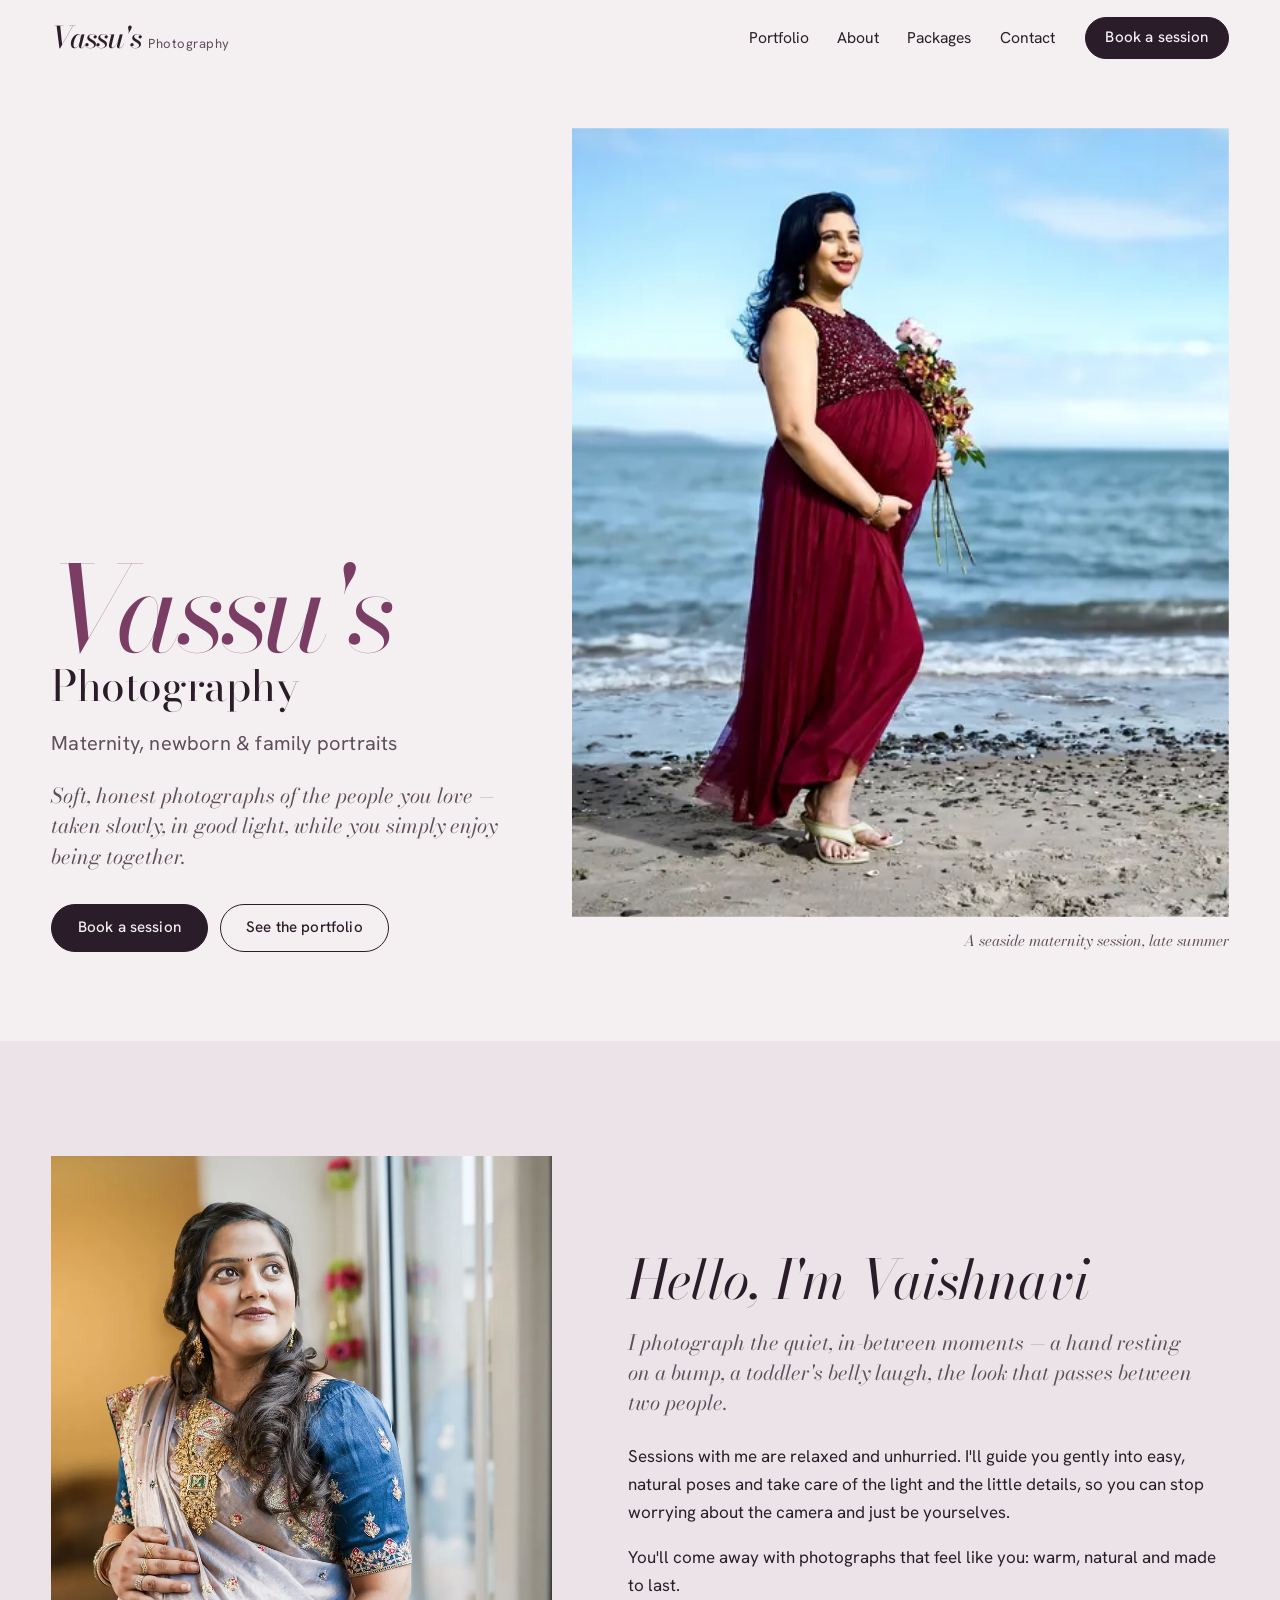
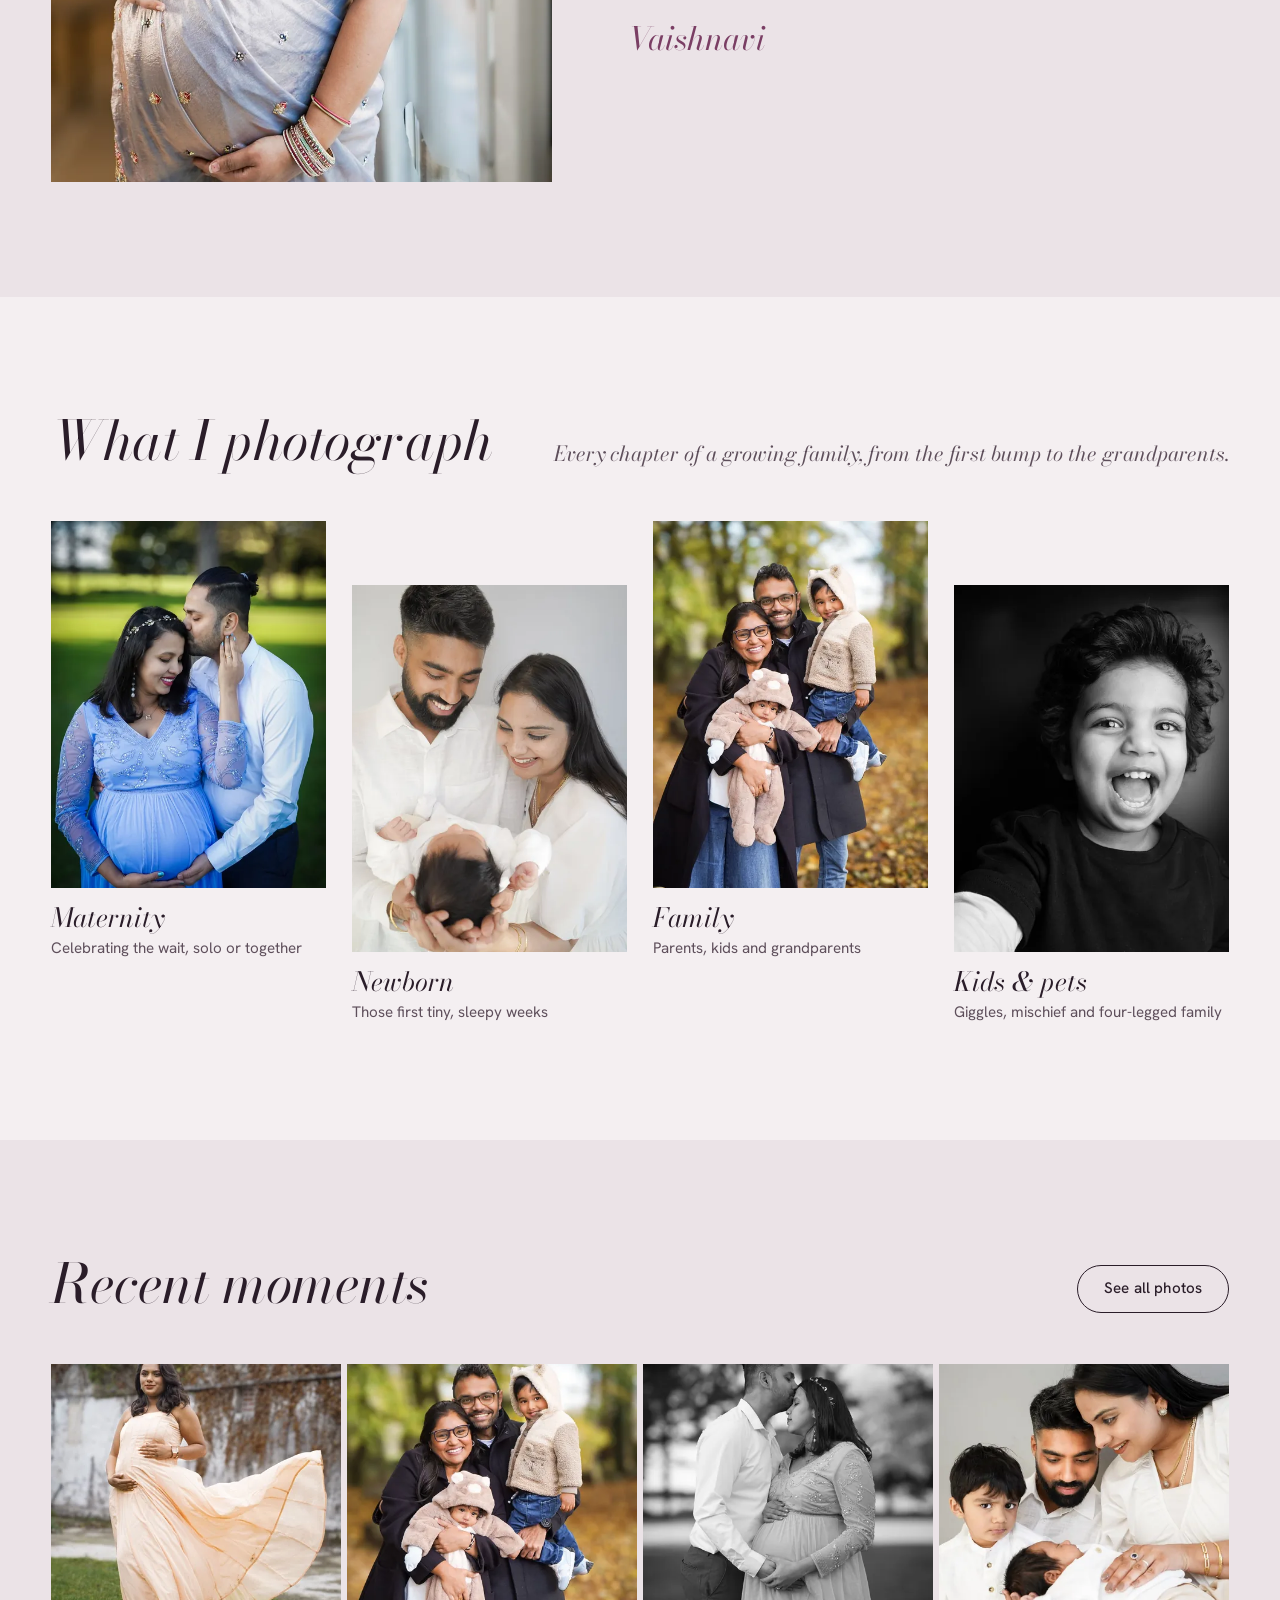
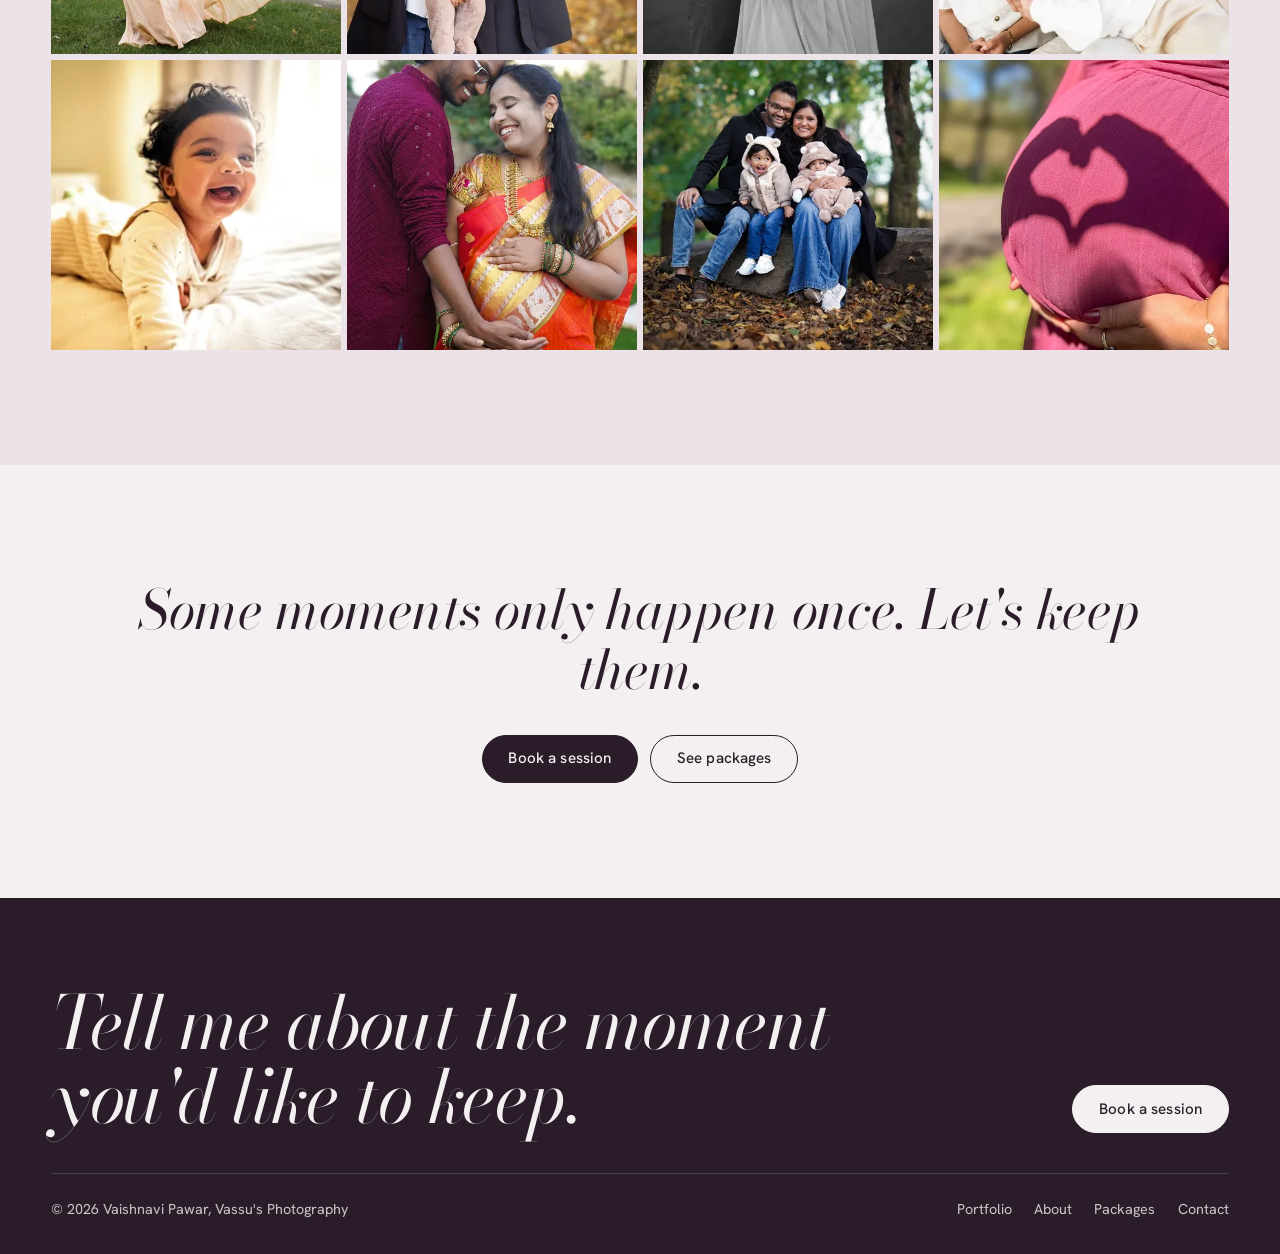
==== index.html @ fa49e952 "Build Vassu's Photography website Multi-page static site for Vaishnavi Pawar's maternity, newborn an" ====
<!DOCTYPE html>
<html lang="en">
<head>
<meta charset="utf-8">
<meta name="viewport" content="width=device-width, initial-scale=1">
<title>Vassu's Photography — Maternity, newborn &amp; family photographer</title>
<meta name="description" content="Vassu's Photography by Vaishnavi Pawar: relaxed, natural maternity, newborn and family photo sessions from €100.">
<meta name="theme-color" content="#f4eff1">
<meta property="og:type" content="website">
<meta property="og:site_name" content="Vassu's Photography">
<meta property="og:title" content="Vassu's Photography — Maternity, newborn & family photographer">
<meta property="og:description" content="Relaxed, natural maternity, newborn and family photo sessions by Vaishnavi Pawar.">
<meta property="og:image" content="https://vassusphotography.com/assets/img/og-image.jpg">
<meta name="twitter:card" content="summary_large_image">
<link rel="icon" href="assets/favicon.svg" type="image/svg+xml">
<link rel="preload" href="assets/fonts/bodoni-moda-latin-opsz-italic.woff2" as="font" type="font/woff2" crossorigin>
<link rel="preload" href="assets/fonts/hanken-grotesk-latin-wght-normal.woff2" as="font" type="font/woff2" crossorigin>
<link rel="preload" as="image" type="image/webp" imagesrcset="assets/img/hero57-800.webp 800w, assets/img/hero57-1400.webp 1400w, assets/img/hero57-2400.webp 2400w" imagesizes="(max-width: 860px) 100vw, 58vw">
<link rel="stylesheet" href="assets/css/styles.css">
<script type="application/ld+json">
{
  "@context": "https://schema.org",
  "@type": "ProfessionalService",
  "name": "Vassu's Photography",
  "description": "Maternity, newborn and family photography by Vaishnavi Pawar.",
  "url": "https://vassusphotography.com/",
  "image": "https://vassusphotography.com/assets/img/og-image.jpg",
  "founder": { "@type": "Person", "name": "Vaishnavi Pawar" },
  "priceRange": "€100",
  "makesOffer": [
    { "@type": "Offer", "name": "Maternity session", "price": "100", "priceCurrency": "EUR" },
    { "@type": "Offer", "name": "Family session", "price": "100", "priceCurrency": "EUR" }
  ]
}
</script>
</head>
<body>
<a class="skip" href="#main">Skip to content</a>

<header class="site-header">
  <div class="container">
    <a class="wordmark" href="./" aria-label="Vassu's Photography, home"><span class="wordmark__name">Vassu's</span><span class="wordmark__sub">Photography</span></a>
    <button class="menu-toggle" type="button" aria-expanded="false" aria-controls="site-nav" aria-label="Open menu"><span></span><span></span><span></span></button>
    <nav class="nav" id="site-nav" aria-label="Main">
      <ul class="nav__list">
        <li><a href="portfolio.html">Portfolio</a></li>
        <li><a href="about.html">About</a></li>
        <li><a href="packages.html">Packages</a></li>
        <li><a href="contact.html">Contact</a></li>
      </ul>
      <a class="btn" href="contact.html">Book a session</a>
    </nav>
  </div>
</header>

<main id="main">
  <section class="hero container" aria-labelledby="hero-title">
    <div class="hero__grid">
      <div class="hero__text">
        <h1 class="hero__title" id="hero-title"><em>Vassu's</em><span class="hero__word">Photography</span><span class="hero__kind">Maternity, newborn &amp; family portraits</span></h1>
        <p class="lede">Soft, honest photographs of the people you love — taken slowly, in good light, while you simply enjoy being together.</p>
        <div class="btn-row">
          <a class="btn" href="contact.html">Book a session</a>
          <a class="btn btn--line" href="portfolio.html">See the portfolio</a>
        </div>
      </div>
      <figure class="hero__print">
        <picture>
          <source type="image/webp" srcset="assets/img/hero57-800.webp 800w, assets/img/hero57-1400.webp 1400w, assets/img/hero57-2400.webp 2400w" sizes="(max-width: 860px) 100vw, 58vw">
          <img src="assets/img/hero57-960.jpg" width="2400" height="1700" alt="Expecting mother in a burgundy gown holding flowers on a beach by the sea" fetchpriority="high">
        </picture>
        <figcaption>A seaside maternity session, late summer</figcaption>
      </figure>
    </div>
  </section>

  <section class="section section--tint" aria-labelledby="hello">
    <div class="container split">
      <picture>
        <source type="image/webp" srcset="assets/img/p2-480.webp 480w, assets/img/p2-960.webp 960w, assets/img/p2-972.webp 972w" sizes="(max-width: 760px) 100vw, 42vw">
        <img src="assets/img/p2-960.jpg" width="972" height="1600" alt="Expecting mother in a lilac saree by a bright window" loading="lazy" decoding="async">
      </picture>
      <div class="measure">
        <h2 id="hello">Hello, I'm Vaishnavi</h2>
        <p class="lede" style="margin-block:1.2rem 1.5rem">I photograph the quiet, in-between moments — a hand resting on a bump, a toddler's belly laugh, the look that passes between two people.</p>
        <p>Sessions with me are relaxed and unhurried. I'll guide you gently into easy, natural poses and take care of the light and the little details, so you can stop worrying about the camera and just be yourselves.</p>
        <p>You'll come away with photographs that feel like you: warm, natural and made to last.</p>
        <p class="signature">Vaishnavi</p>
      </div>
    </div>
  </section>

  <section class="section" aria-labelledby="kinds-title">
    <div class="container">
      <div class="section-head">
        <h2 id="kinds-title">What I photograph</h2>
        <p class="lede">Every chapter of a growing family, from the first bump to the grandparents.</p>
      </div>
      <div class="kinds">
        <a class="kind" href="portfolio.html#maternity">
          <div class="kind__img"><picture><source type="image/webp" srcset="assets/img/p53-480.webp 480w, assets/img/p53-960.webp 960w" sizes="(max-width: 860px) 50vw, 25vw"><img src="assets/img/p53-960.jpg" width="1066" height="1600" alt="" loading="lazy" decoding="async"></picture></div>
          <h3>Maternity</h3><p>Celebrating the wait, solo or together</p>
        </a>
        <a class="kind" href="portfolio.html#newborn">
          <div class="kind__img"><picture><source type="image/webp" srcset="assets/img/p40-480.webp 480w, assets/img/p40-960.webp 960w" sizes="(max-width: 860px) 50vw, 25vw"><img src="assets/img/p40-960.jpg" width="1067" height="1600" alt="" loading="lazy" decoding="async"></picture></div>
          <h3>Newborn</h3><p>Those first tiny, sleepy weeks</p>
        </a>
        <a class="kind" href="portfolio.html#family">
          <div class="kind__img"><picture><source type="image/webp" srcset="assets/img/p17-480.webp 480w, assets/img/p17-960.webp 960w" sizes="(max-width: 860px) 50vw, 25vw"><img src="assets/img/p17-960.jpg" width="1067" height="1600" alt="" loading="lazy" decoding="async"></picture></div>
          <h3>Family</h3><p>Parents, kids and grandparents</p>
        </a>
        <a class="kind" href="portfolio.html#kids">
          <div class="kind__img"><picture><source type="image/webp" srcset="assets/img/p15-480.webp 480w, assets/img/p15-960.webp 960w" sizes="(max-width: 860px) 50vw, 25vw"><img src="assets/img/p15-960.jpg" width="1206" height="1600" alt="" loading="lazy" decoding="async"></picture></div>
          <h3>Kids &amp; pets</h3><p>Giggles, mischief and four-legged family</p>
        </a>
      </div>
    </div>
  </section>

  <section class="section section--tint" aria-labelledby="recent-title">
    <div class="container">
      <div class="section-head">
        <h2 id="recent-title">Recent moments</h2>
        <a class="btn btn--line" href="portfolio.html">See all photos</a>
      </div>
      <div class="strip">
<!-- strip:start -->
<a class="strip-item" href="portfolio.html#maternity"><picture><source type="image/webp" srcset="assets/img/p20-480.webp 480w, assets/img/p20-960.webp 960w, assets/img/p20-1067.webp 1067w" sizes="(max-width: 760px) 50vw, 25vw"><img src="assets/img/p20-960.jpg" width="1067" height="1600" alt="Expecting mother in a flowing peach gown, the skirt caught mid-swirl" loading="lazy" decoding="async"></picture></a>
<a class="strip-item" href="portfolio.html#family"><picture><source type="image/webp" srcset="assets/img/p17-480.webp 480w, assets/img/p17-960.webp 960w, assets/img/p17-1067.webp 1067w" sizes="(max-width: 760px) 50vw, 25vw"><img src="assets/img/p17-960.jpg" width="1067" height="1600" alt="Mother and father holding their two little ones among autumn leaves" loading="lazy" decoding="async"></picture></a>
<a class="strip-item" href="portfolio.html#maternity"><picture><source type="image/webp" srcset="assets/img/p52-480.webp 480w, assets/img/p52-960.webp 960w, assets/img/p52-1067.webp 1067w" sizes="(max-width: 760px) 50vw, 25vw"><img src="assets/img/p52-960.jpg" width="1067" height="1600" alt="Black and white portrait of a husband kissing his wife&#x27;s forehead" loading="lazy" decoding="async"></picture></a>
<a class="strip-item" href="portfolio.html#newborn"><picture><source type="image/webp" srcset="assets/img/p42-480.webp 480w, assets/img/p42-960.webp 960w, assets/img/p42-1067.webp 1067w" sizes="(max-width: 760px) 50vw, 25vw"><img src="assets/img/p42-960.jpg" width="1067" height="1600" alt="Family in white gathered close around a newborn baby" loading="lazy" decoding="async"></picture></a>
<a class="strip-item" href="portfolio.html#kids"><picture><source type="image/webp" srcset="assets/img/p48-480.webp 480w, assets/img/p48-960.webp 960w, assets/img/p48-1600.webp 1600w" sizes="(max-width: 760px) 50vw, 25vw"><img src="assets/img/p48-960.jpg" width="1600" height="1200" alt="Baby girl laughing on a bed in warm window light" loading="lazy" decoding="async"></picture></a>
<a class="strip-item" href="portfolio.html#maternity"><picture><source type="image/webp" srcset="assets/img/p8-480.webp 480w, assets/img/p8-960.webp 960w, assets/img/p8-1066.webp 1066w" sizes="(max-width: 760px) 50vw, 25vw"><img src="assets/img/p8-960.jpg" width="1066" height="1600" alt="Couple in traditional dress, he kisses her forehead as she holds her bump" loading="lazy" decoding="async"></picture></a>
<a class="strip-item" href="portfolio.html#family"><picture><source type="image/webp" srcset="assets/img/p16-480.webp 480w, assets/img/p16-960.webp 960w, assets/img/p16-1600.webp 1600w" sizes="(max-width: 760px) 50vw, 25vw"><img src="assets/img/p16-960.jpg" width="1600" height="1407" alt="Parents sitting on a log in autumn woods with their two babies in bear hats" loading="lazy" decoding="async"></picture></a>
<a class="strip-item" href="portfolio.html#maternity"><picture><source type="image/webp" srcset="assets/img/p46-480.webp 480w, assets/img/p46-960.webp 960w, assets/img/p46-1200.webp 1200w" sizes="(max-width: 760px) 50vw, 25vw"><img src="assets/img/p46-960.jpg" width="1200" height="1600" alt="Heart-shaped shadow made by hands on a baby bump in a pink dress" loading="lazy" decoding="async"></picture></a>
<!-- strip:end -->
      </div>
    </div>
  </section>

  <section class="section invite" aria-label="Book a session">
    <div class="container">
      <blockquote>Some moments only happen once. Let's keep them.</blockquote>
      <div class="btn-row">
        <a class="btn" href="contact.html">Book a session</a>
        <a class="btn btn--line" href="packages.html">See packages</a>
      </div>
    </div>
  </section>
</main>

<footer class="site-footer">
  <div class="container">
    <div class="site-footer__top">
      <p class="site-footer__big">Tell me about the moment you'd like to keep.</p>
      <a class="btn" href="contact.html">Book a session</a>
    </div>
    <div class="site-footer__bottom">
      <span>© <span data-year>2026</span> Vaishnavi Pawar, Vassu's Photography</span>
      <ul>
        <li><a href="portfolio.html">Portfolio</a></li>
        <li><a href="about.html">About</a></li>
        <li><a href="packages.html">Packages</a></li>
        <li><a href="contact.html">Contact</a></li>
      </ul>
    </div>
  </div>
</footer>

<script src="assets/js/config.js"></script>
<script src="assets/js/main.js" defer></script>
</body>
</html>
---- assets/css/styles.css ----
/* ==========================================================================
   Vassu's Photography — stylesheet
   Idea: a keepsake album. Lilac-linen paper, aubergine ink, plum from the
   sarees and gowns, sage from Irish parks. Bodoni Moda italic carries the
   personality; Hanken Grotesk does the quiet work.
   ========================================================================== */

/* Self-hosted fonts (SIL Open Font License) — no third-party requests, GDPR-friendly */
@font-face {
  font-family: "Bodoni Moda"; font-style: normal; font-display: swap; font-weight: 400 900;
  src: url("../fonts/bodoni-moda-latin-opsz-normal.woff2") format("woff2-variations");
}
@font-face {
  font-family: "Bodoni Moda"; font-style: italic; font-display: swap; font-weight: 400 900;
  src: url("../fonts/bodoni-moda-latin-opsz-italic.woff2") format("woff2-variations");
}
@font-face {
  font-family: "Hanken Grotesk"; font-style: normal; font-display: swap; font-weight: 100 900;
  src: url("../fonts/hanken-grotesk-latin-wght-normal.woff2") format("woff2-variations");
}

:root {
  --paper: #f4eff1;
  --paper-2: #ebe3e7;
  --ink: #2a1d29;
  --ink-soft: #5e4f5b;
  --plum: #7a3e64;
  --plum-deep: #5c2b4b;
  --sage: #7f907b;
  --mist: #ded4da;
  --white: #fff;

  --serif: "Bodoni Moda", "Didot", "Bodoni 72", Georgia, serif;
  --sans: "Hanken Grotesk", system-ui, -apple-system, "Segoe UI", sans-serif;

  /* type scale (1.25 minor third-ish, fluid at the top) */
  --step--1: 0.875rem;
  --step-0: 1.0625rem;
  --step-1: 1.3rem;
  --step-2: clamp(1.6rem, 1.2rem + 1.4vw, 2.1rem);
  --step-3: clamp(2.2rem, 1.5rem + 2.6vw, 3.4rem);
  --step-4: clamp(3.4rem, 1.8rem + 7vw, 8.5rem);

  --gutter: clamp(1.15rem, 4vw, 3.5rem);
  --max: 1280px;
  --header-h: 76px;
  --ease: cubic-bezier(.2, .7, .1, 1);
}

@media (prefers-color-scheme: dark) {
  :root {
    --paper: #1d151c;
    --paper-2: #261c25;
    --ink: #f1e8ee;
    --ink-soft: #bdaeb8;
    --plum: #d99cc2;
    --plum-deep: #ebb7d6;
    --sage: #a5b5a1;
    --mist: #3c2f3a;
  }
}

/* ---------- base ---------- */
*, *::before, *::after { box-sizing: border-box; }
html { -webkit-text-size-adjust: 100%; scroll-padding-top: calc(var(--header-h) + 12px); }
body {
  margin: 0;
  background: var(--paper);
  color: var(--ink);
  font: 400 var(--step-0)/1.65 var(--sans);
  -webkit-font-smoothing: antialiased;
  overflow-x: clip;
}
img { display: block; max-width: 100%; height: auto; }
picture { display: block; }
a { color: inherit; text-underline-offset: .2em; text-decoration-thickness: 1px; }
a:hover { color: var(--plum); }
:focus-visible { outline: 2px solid var(--plum); outline-offset: 3px; }
::selection { background: var(--plum); color: var(--paper); }

h1, h2, h3 { font-family: var(--serif); font-weight: 400; line-height: 1.05; margin: 0; text-wrap: balance; }
h2 { font-size: var(--step-3); font-style: italic; letter-spacing: -.01em; }
h3 { font-size: var(--step-2); }
p { margin: 0 0 1em; text-wrap: pretty; }

.skip {
  position: absolute; left: 1rem; top: -100px; z-index: 100;
  background: var(--ink); color: var(--paper); padding: .7rem 1rem;
}
.skip:focus { top: 1rem; }
.visually-hidden {
  position: absolute !important; width: 1px; height: 1px; overflow: hidden;
  clip: rect(0 0 0 0); white-space: nowrap;
}

.container { width: min(100% - 2 * var(--gutter), var(--max)); margin-inline: auto; }
.section { padding-block: clamp(4rem, 9vw, 8rem); }
.section--tint { background: var(--paper-2); }
.lede { font: italic 400 var(--step-1)/1.45 var(--serif); color: var(--ink-soft); max-width: 34em; }
.measure { max-width: 62ch; }

/* ---------- buttons ---------- */
.btn {
  display: inline-flex; align-items: center; justify-content: center; gap: .5em;
  min-height: 3rem; padding: 0 1.6rem;
  border: 1px solid var(--ink); border-radius: 999px;
  background: var(--ink); color: var(--paper);
  font: 500 .95rem/1 var(--sans); letter-spacing: .01em;
  text-decoration: none; cursor: pointer;
  transition: background-color .2s, color .2s, border-color .2s;
}
.btn:hover { background: var(--plum-deep); border-color: var(--plum-deep); color: var(--white); }
.btn--line { background: transparent; color: var(--ink); }
.btn--line:hover { background: var(--ink); color: var(--paper); border-color: var(--ink); }
.btn-row { display: flex; flex-wrap: wrap; gap: .75rem; }

/* ---------- header ---------- */
.site-header {
  position: sticky; top: 0; z-index: 30;
  border-bottom: 1px solid transparent;
  transition: border-color .3s;
}
/* blur lives on a pseudo-element: backdrop-filter on the header itself would
   trap the fixed-position mobile menu inside the header box */
.site-header::before {
  content: ""; position: absolute; inset: 0; z-index: -1;
  background: color-mix(in srgb, var(--paper) 92%, transparent);
  -webkit-backdrop-filter: blur(10px); backdrop-filter: blur(10px);
}
.site-header.is-scrolled { border-color: var(--mist); }
.site-header .container {
  display: flex; align-items: center; justify-content: space-between; gap: 1.5rem;
  min-height: var(--header-h);
}
.wordmark { display: inline-flex; align-items: baseline; gap: .45rem; text-decoration: none; color: var(--ink); }
.wordmark:hover { color: var(--ink); }
.wordmark__name { font: italic 500 1.85rem/1 var(--serif); letter-spacing: -.02em; }
.wordmark__sub { font: 400 .82rem/1 var(--sans); color: var(--ink-soft); letter-spacing: .04em; }

.nav { display: flex; align-items: center; gap: clamp(1rem, 2.4vw, 2.2rem); }
.nav__list { display: flex; gap: clamp(1rem, 2.2vw, 2rem); list-style: none; margin: 0; padding: 0; }
.nav__list a {
  display: inline-block; padding: .6rem 0; text-decoration: none; font-size: .98rem;
  background: linear-gradient(currentColor 0 0) 0 100% / 0 1px no-repeat;
  transition: background-size .3s var(--ease);
}
.nav__list a:hover, .nav__list a[aria-current="page"] { background-size: 100% 1px; color: var(--ink); }
.nav__list a[aria-current="page"] { color: var(--plum); }
.nav .btn { min-height: 2.6rem; padding: 0 1.2rem; }

.menu-toggle {
  display: none; width: 48px; height: 48px; margin-right: -10px;
  background: none; border: 0; color: var(--ink); cursor: pointer;
}
.menu-toggle span { display: block; width: 24px; height: 1.5px; margin: 6px auto; background: currentColor; transition: transform .3s var(--ease), opacity .2s; }
.menu-open .menu-toggle span:nth-child(1) { transform: translateY(7.5px) rotate(45deg); }
.menu-open .menu-toggle span:nth-child(2) { opacity: 0; }
.menu-open .menu-toggle span:nth-child(3) { transform: translateY(-7.5px) rotate(-45deg); }

@media (max-width: 860px) {
  .menu-toggle { display: block; position: relative; z-index: 2; }
  .nav {
    position: fixed; inset: 0; z-index: 1;
    flex-direction: column; justify-content: center; gap: 2rem;
    background: var(--paper);
    opacity: 0; visibility: hidden; transition: opacity .3s, visibility .3s;
  }
  .menu-open .nav { opacity: 1; visibility: visible; }
  .menu-open { overflow: hidden; }
  .nav__list { flex-direction: column; align-items: center; gap: .4rem; }
  .nav__list a { font: italic 400 2.2rem/1.2 var(--serif); }
}

/* ---------- hero (the one bold move) ---------- */
.hero { padding-block: clamp(1.5rem, 4vw, 3.5rem) clamp(3rem, 7vw, 6rem); }
.hero__grid {
  display: grid; grid-template-columns: minmax(0, 5fr) minmax(0, 7fr);
  gap: clamp(1.5rem, 4vw, 4rem); align-items: end;
}
.hero__title { font-size: var(--step-4); line-height: .9; letter-spacing: -.035em; margin-bottom: 1.6rem; }
.hero__title em { display: block; font-style: italic; font-weight: 400; color: var(--plum); margin-left: -.04em; }
.hero__title .hero__word {
  display: block; font-size: .36em; line-height: 1; letter-spacing: -.01em; margin-top: .05em;
}
.hero__title .hero__kind {
  display: block; font: 400 clamp(1rem, .8rem + .6vw, 1.25rem)/1.3 var(--sans);
  letter-spacing: .01em; margin-top: 1.4rem; color: var(--ink-soft);
}
.hero__text { max-width: 28rem; }
.hero__text .lede { margin-bottom: 2rem; }
.hero__print { position: relative; margin: 0; }
.hero__print img {
  width: 100%; aspect-ratio: 5 / 6; object-fit: cover; object-position: 26% 50%;
  animation: reveal 1.4s var(--ease) .15s both;
}
.hero__print figcaption {
  margin-top: .75rem; font: italic .95rem var(--serif); color: var(--ink-soft); text-align: right;
}
@keyframes reveal { from { clip-path: inset(100% 0 0 0); } to { clip-path: inset(0 0 0 0); } }

@media (max-width: 860px) {
  .hero__grid { grid-template-columns: 1fr; }
  .hero__print { order: -1; }
  .hero__print img { aspect-ratio: 4 / 3.4; }
  .hero__print figcaption { text-align: left; }
}

/* ---------- intro ---------- */
.split {
  display: grid; grid-template-columns: minmax(0, 5fr) minmax(0, 6fr);
  gap: clamp(2rem, 6vw, 6rem); align-items: center;
}
.split--flip { grid-template-columns: minmax(0, 6fr) minmax(0, 5fr); }
.split img { width: 100%; aspect-ratio: 4 / 5; object-fit: cover; }
.signature { font: italic 400 2rem/1 var(--serif); color: var(--plum); margin-top: 1.5rem; }
@media (max-width: 760px) { .split, .split--flip { grid-template-columns: 1fr; } }

/* ---------- what I photograph ---------- */
.section-head { display: flex; flex-wrap: wrap; justify-content: space-between; align-items: end; gap: 1rem 2rem; margin-bottom: clamp(2rem, 4vw, 3.5rem); }
.section-head .lede { margin: 0; }
.kinds { display: grid; grid-template-columns: repeat(4, minmax(0, 1fr)); gap: clamp(.9rem, 2vw, 1.75rem); }
.kind { text-decoration: none; color: var(--ink); }
.kind:nth-child(even) { margin-top: clamp(2rem, 5vw, 4.5rem); }
.kind__img { overflow: hidden; margin-bottom: 1rem; }
.kind img { width: 100%; aspect-ratio: 3 / 4; object-fit: cover; transition: transform 1.2s var(--ease); }
.kind:hover img { transform: scale(1.04); }
.kind:hover { color: var(--plum); }
.kind h3 { font-size: 1.65rem; font-style: italic; }
.kind p { font-size: .95rem; color: var(--ink-soft); margin: .3rem 0 0; }
@media (max-width: 860px) {
  .kinds { grid-template-columns: repeat(2, minmax(0, 1fr)); }
}

/* ---------- strip ---------- */
.strip { display: grid; grid-template-columns: repeat(4, minmax(0, 1fr)); gap: 6px; }
.strip-item { display: block; overflow: hidden; }
.strip img { width: 100%; aspect-ratio: 1; object-fit: cover; transition: transform 1s var(--ease), opacity .3s; }
.strip-item:hover img { transform: scale(1.05); }
@media (max-width: 760px) { .strip { grid-template-columns: repeat(2, minmax(0, 1fr)); } }

/* ---------- invitation band ---------- */
.invite { text-align: center; }
.invite blockquote { margin: 0 auto 2.2rem; max-width: 20em; font: italic 400 var(--step-3)/1.1 var(--serif); letter-spacing: -.01em; }
.invite .btn-row { justify-content: center; }

/* ---------- page header ---------- */
.page-head { padding-block: clamp(3rem, 7vw, 6rem) clamp(2rem, 4vw, 3rem); }
.page-head h1 { font-size: clamp(3rem, 1.8rem + 5vw, 6.5rem); font-style: italic; letter-spacing: -.03em; line-height: .95; margin-bottom: 1.2rem; }

/* ---------- portfolio ---------- */
.filters { display: flex; flex-wrap: wrap; gap: .5rem; margin-bottom: 2rem; }
.filters button {
  min-height: 2.75rem; padding: 0 1.15rem; border-radius: 999px;
  border: 1px solid var(--mist); background: transparent; color: var(--ink);
  font: 500 .92rem var(--sans); cursor: pointer; transition: background-color .2s, color .2s, border-color .2s;
}
.filters button:hover { border-color: var(--ink); }
.filters button[aria-pressed="true"] { background: var(--ink); color: var(--paper); border-color: var(--ink); }
.filters .count { font-weight: 400; opacity: .6; margin-left: .3em; }

.gallery { columns: 3 300px; column-gap: 10px; }
.shot { margin: 0 0 10px; break-inside: avoid; background: var(--paper-2); overflow: hidden; }
.shot[hidden] { display: none; }
.shot a { display: block; cursor: zoom-in; }
.shot img { width: 100%; transition: transform .9s var(--ease); }
.shot a:hover img { transform: scale(1.03); }
@media (max-width: 640px) { .gallery { columns: 2; column-gap: 6px; } .shot { margin-bottom: 6px; } }

/* ---------- lightbox ---------- */
.lightbox {
  width: 100vw; height: 100dvh; max-width: none; max-height: none; margin: 0; padding: 0; border: 0;
  background: rgba(20, 13, 19, .97); color: #f1e8ee;
}
.lightbox::backdrop { background: rgba(20, 13, 19, .97); }
.lightbox[open] { display: grid; grid-template-rows: 1fr auto; animation: fade .25s ease; }
@keyframes fade { from { opacity: 0; } }
.lightbox__stage { display: grid; place-items: center; min-height: 0; padding: 4rem 4.5rem 1rem; }
.lightbox__stage img { max-width: 100%; max-height: calc(100dvh - 9rem); width: auto; object-fit: contain; }
.lightbox__bar { display: flex; justify-content: space-between; align-items: center; gap: 1rem; padding: .8rem 1.25rem 1.25rem; font-size: .9rem; }
.lightbox__caption { font: italic 1rem var(--serif); opacity: .85; max-width: 60ch; }
.lightbox button {
  position: absolute; width: 52px; height: 52px; border: 0; border-radius: 50%;
  background: rgba(255, 255, 255, .06); color: #fff; cursor: pointer; font: 300 1.6rem/1 var(--sans);
  display: grid; place-items: center; transition: background-color .2s;
}
.lightbox button:hover { background: rgba(255, 255, 255, .16); }
.lightbox__close { top: 1rem; right: 1rem; }
.lightbox__prev { left: 1rem; top: 50%; translate: 0 -50%; }
.lightbox__next { right: 1rem; top: 50%; translate: 0 -50%; }
@media (max-width: 640px) {
  .lightbox__stage { padding: 4rem .5rem 1rem; }
  .lightbox__prev, .lightbox__next { top: auto; bottom: 4.2rem; translate: none; }
}

/* ---------- about ---------- */
.about-pics { display: grid; grid-template-columns: 1fr 1fr; gap: 10px; }
.about-pics img { width: 100%; aspect-ratio: 3 / 4; object-fit: cover; }
.about-pics picture:first-child { grid-column: 1 / -1; }
.about-pics picture:first-child img { aspect-ratio: 4 / 3; }

.ticks { list-style: none; padding: 0; margin: 1.75rem 0 2rem; }
.ticks li { display: flex; gap: .9rem; padding: .85rem 0; border-top: 1px solid var(--mist); }
.ticks li:last-child { border-bottom: 1px solid var(--mist); }
.ticks li::before { content: ""; flex: none; width: 7px; height: 7px; margin-top: .65em; border-radius: 50%; background: var(--sage); }

/* ---------- packages ---------- */
.offers { display: grid; grid-template-columns: repeat(2, minmax(0, 1fr)); gap: clamp(1.25rem, 3vw, 2.5rem); }
.offer { display: flex; flex-direction: column; background: var(--paper); }
.section--tint .offer { background: var(--paper); }
.offer img { width: 100%; aspect-ratio: 3 / 2; object-fit: cover; }
.offer__body { display: flex; flex-direction: column; flex: 1; padding: clamp(1.5rem, 3vw, 2.5rem); }
.offer__price { display: flex; align-items: baseline; gap: .6rem; margin: .6rem 0 0; }
.offer__price b { font: 400 3.6rem/1 var(--serif); letter-spacing: -.03em; }
.offer__price span { color: var(--ink-soft); }
.offer .ticks { flex: 1; }
@media (max-width: 760px) { .offers { grid-template-columns: 1fr; } }

.steps { list-style: none; margin: 0; padding: 0; display: grid; grid-template-columns: repeat(4, minmax(0, 1fr)); gap: clamp(1.25rem, 3vw, 2.5rem); counter-reset: step; }
.steps li { counter-increment: step; border-top: 1px solid var(--ink); padding-top: 1.1rem; }
.steps li::before { content: counter(step); display: block; font: italic 400 2.8rem/1 var(--serif); color: var(--plum); margin-bottom: .8rem; }
.steps h3 { font-size: 1.35rem; margin-bottom: .45rem; }
.steps p { color: var(--ink-soft); font-size: .98rem; margin: 0; }
@media (max-width: 860px) { .steps { grid-template-columns: repeat(2, minmax(0, 1fr)); } }
@media (max-width: 520px) { .steps { grid-template-columns: 1fr; } }

.faq { max-width: 50rem; }
.faq details { border-top: 1px solid var(--mist); }
.faq details:last-child { border-bottom: 1px solid var(--mist); }
.faq summary {
  display: flex; justify-content: space-between; align-items: center; gap: 1rem;
  min-height: 3.5rem; padding: .9rem 0; cursor: pointer; list-style: none;
  font: 400 1.3rem/1.3 var(--serif);
}
.faq summary::-webkit-details-marker { display: none; }
.faq summary::after { content: "+"; font: 300 1.6rem/1 var(--sans); color: var(--plum); transition: transform .25s var(--ease); }
.faq details[open] summary::after { transform: rotate(45deg); }
.faq details p { color: var(--ink-soft); margin: 0 0 1.25rem; max-width: 60ch; }

/* ---------- contact ---------- */
.form { display: grid; gap: 1.35rem; margin-top: 2rem; }
.form__row { display: grid; grid-template-columns: 1fr 1fr; gap: 1.35rem; }
.field { display: grid; gap: .35rem; }
.field label { font-size: .9rem; color: var(--ink-soft); }
.field input, .field select, .field textarea {
  width: 100%; min-height: 3rem; padding: .7rem .1rem;
  font: 400 1.02rem var(--sans); color: var(--ink);
  background: transparent; border: 0; border-bottom: 1px solid var(--mist); border-radius: 0;
  transition: border-color .2s;
}
.field select { appearance: none; background: transparent url("data:image/svg+xml,%3Csvg xmlns='http://www.w3.org/2000/svg' width='12' height='8'%3E%3Cpath d='M1 1l5 5 5-5' fill='none' stroke='%237a3e64' stroke-width='1.5'/%3E%3C/svg%3E") no-repeat right .2rem center; }
.field select option { background: var(--paper); color: var(--ink); }
.field textarea { min-height: 8rem; resize: vertical; }
.field input:focus, .field select:focus, .field textarea:focus { outline: none; border-color: var(--plum); }
.field input[aria-invalid="true"] { border-color: #b3261e; }
.field .error { color: #b3261e; font-size: .85rem; min-height: 1em; }
@media (prefers-color-scheme: dark) { .field input[aria-invalid="true"] { border-color: #f2b8b5; } .field .error { color: #f2b8b5; } }
.hp { position: absolute; left: -9999px; }
@media (max-width: 560px) { .form__row { grid-template-columns: 1fr; } }

.notice { margin-top: 2rem; padding: 1.5rem; background: var(--paper-2); border-left: 3px solid var(--plum); }
.notice[hidden] { display: none; }
.notice h3 { font-size: 1.6rem; font-style: italic; margin-bottom: .5rem; }
.notice pre { white-space: pre-wrap; font: 400 .95rem/1.6 var(--sans); margin: 1rem 0 1.25rem; }

.reach { list-style: none; padding: 0; margin: 2rem 0 0; display: grid; gap: .4rem; }
.reach a { text-decoration: none; border-bottom: 1px solid var(--mist); }
.reach a:hover { border-color: var(--plum); }

/* ---------- footer ---------- */
.site-footer { background: var(--ink); color: var(--paper); padding-block: clamp(3.5rem, 7vw, 5.5rem) 2rem; }
.site-footer a:hover { color: #e2b6d0; }
.site-footer__top { display: flex; flex-wrap: wrap; justify-content: space-between; align-items: end; gap: 2rem; padding-bottom: 2.5rem; border-bottom: 1px solid rgba(255,255,255,.15); }
.site-footer__big { font: italic 400 clamp(2.4rem, 1.4rem + 4vw, 4.6rem)/1 var(--serif); letter-spacing: -.02em; max-width: 12em; margin: 0; }
.site-footer .btn { background: var(--paper); color: var(--ink); border-color: var(--paper); }
.site-footer .btn:hover { background: transparent; color: var(--paper); }
.site-footer__bottom { display: flex; flex-wrap: wrap; justify-content: space-between; gap: 1rem 2rem; padding-top: 1.5rem; font-size: .9rem; opacity: .8; }
.site-footer__bottom ul { display: flex; flex-wrap: wrap; gap: 1.4rem; list-style: none; margin: 0; padding: 0; }
.site-footer__bottom a { text-decoration: none; }
@media (prefers-color-scheme: dark) {
  .site-footer { background: #120c11; color: var(--ink); }
  .site-footer .btn { background: var(--ink); color: #120c11; border-color: var(--ink); }
  .site-footer__top { border-color: rgba(255,255,255,.1); }
}

/* ---------- 404 ---------- */
.lost { min-height: 60vh; display: grid; align-content: center; }

/* ---------- motion preferences ---------- */
@media (prefers-reduced-motion: reduce) {
  *, *::before, *::after { animation: none !important; transition: none !important; }
}
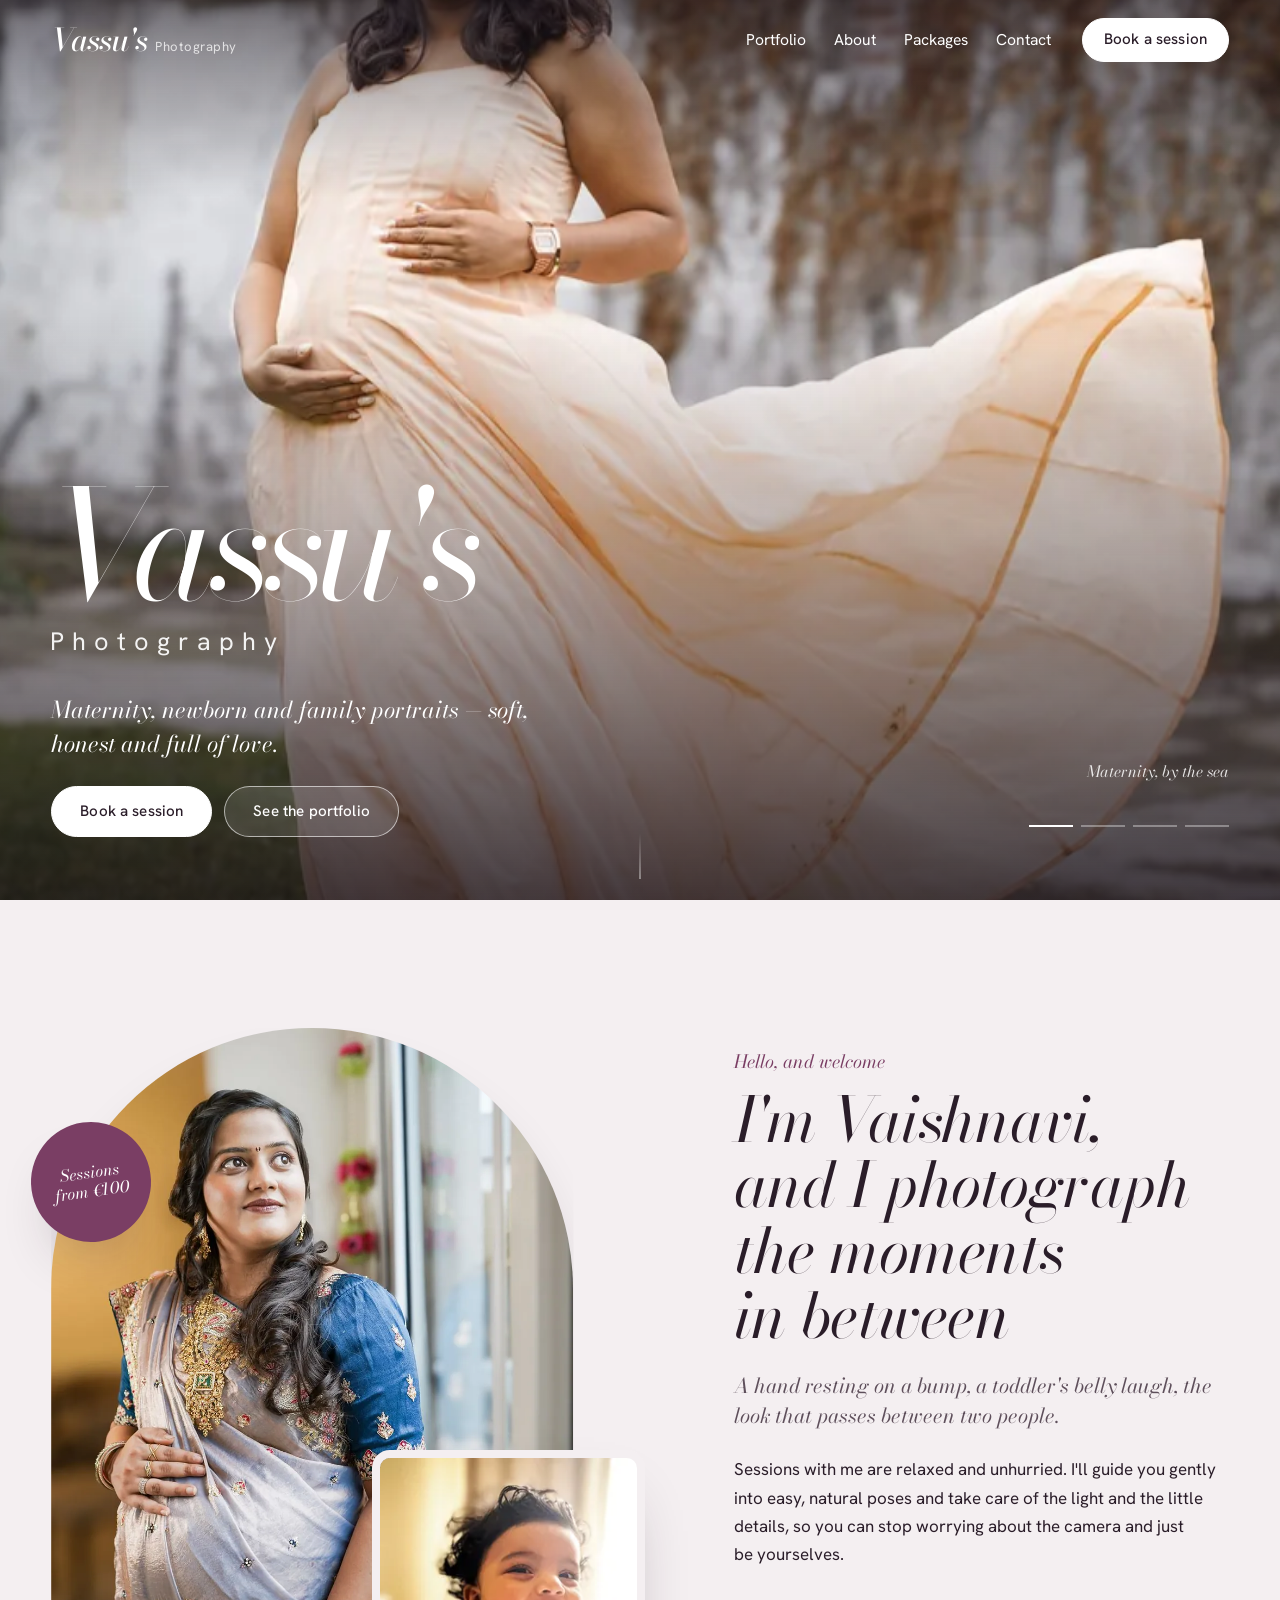
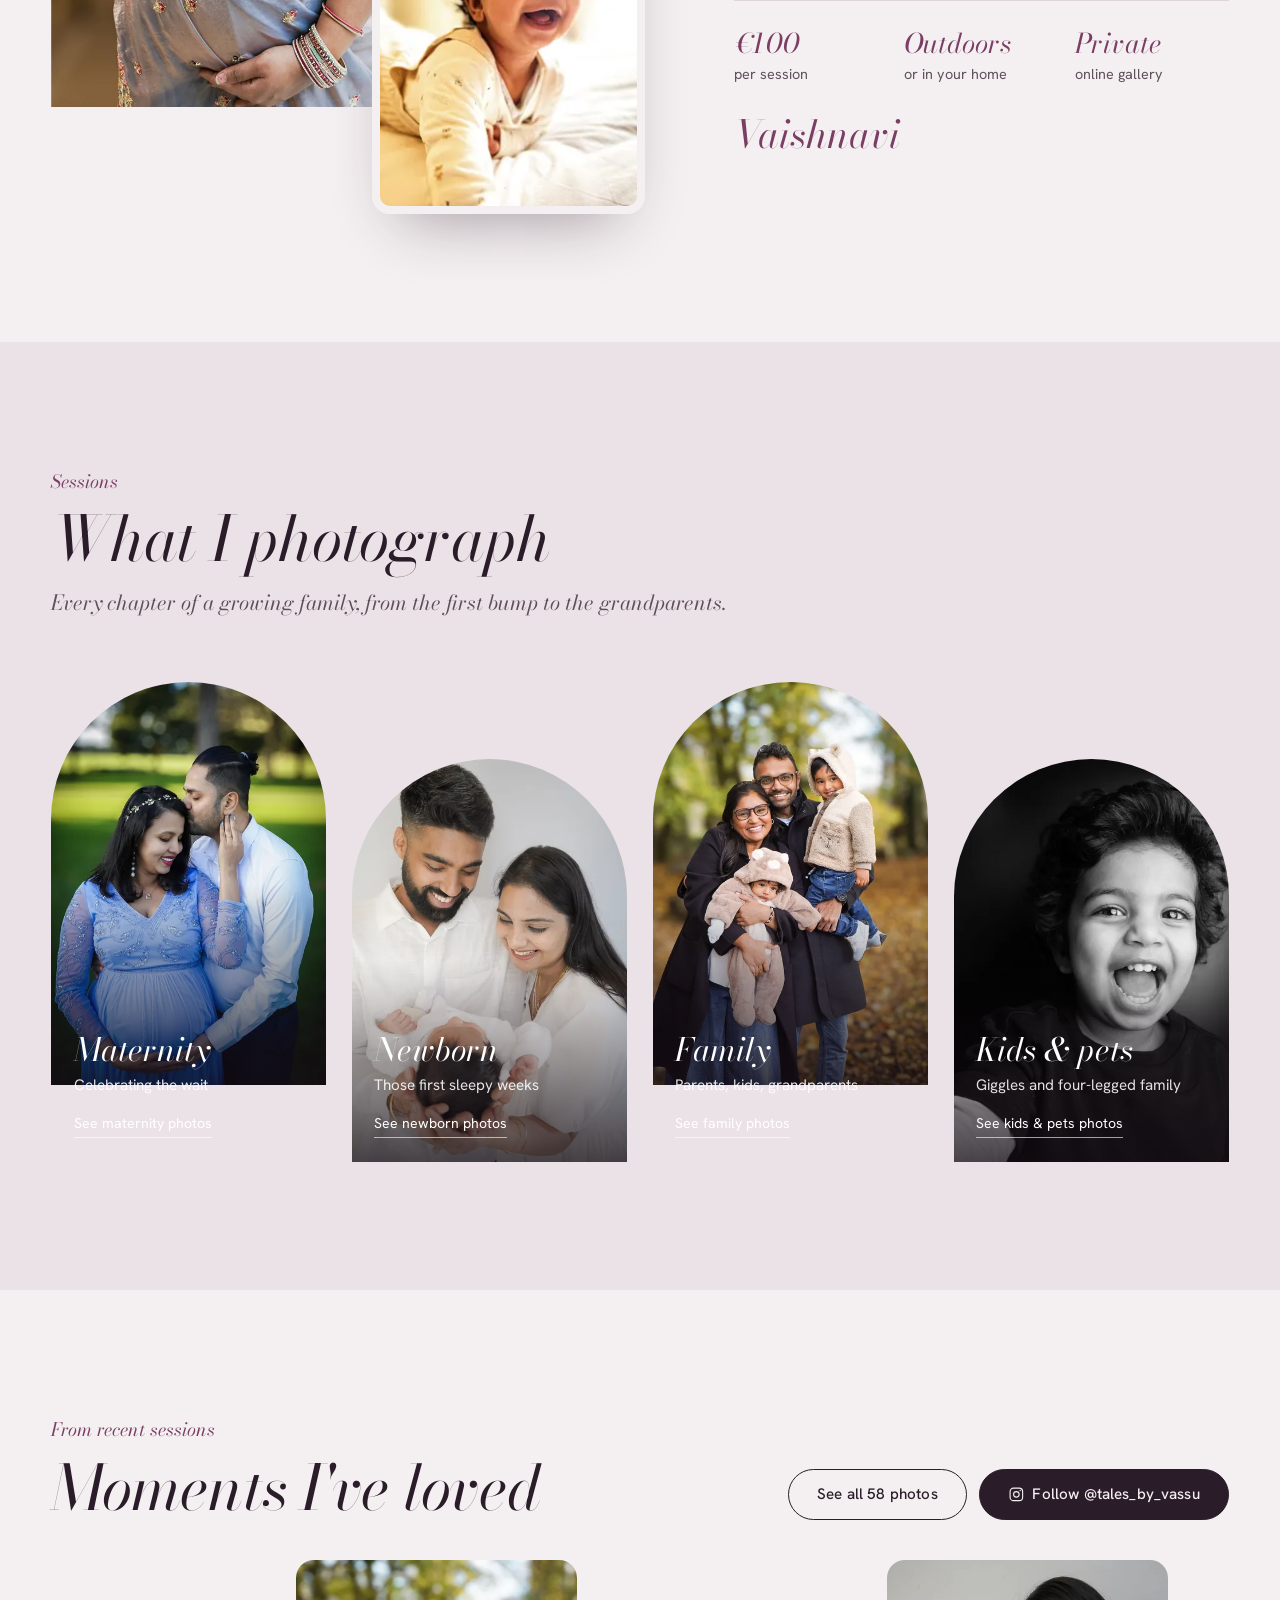
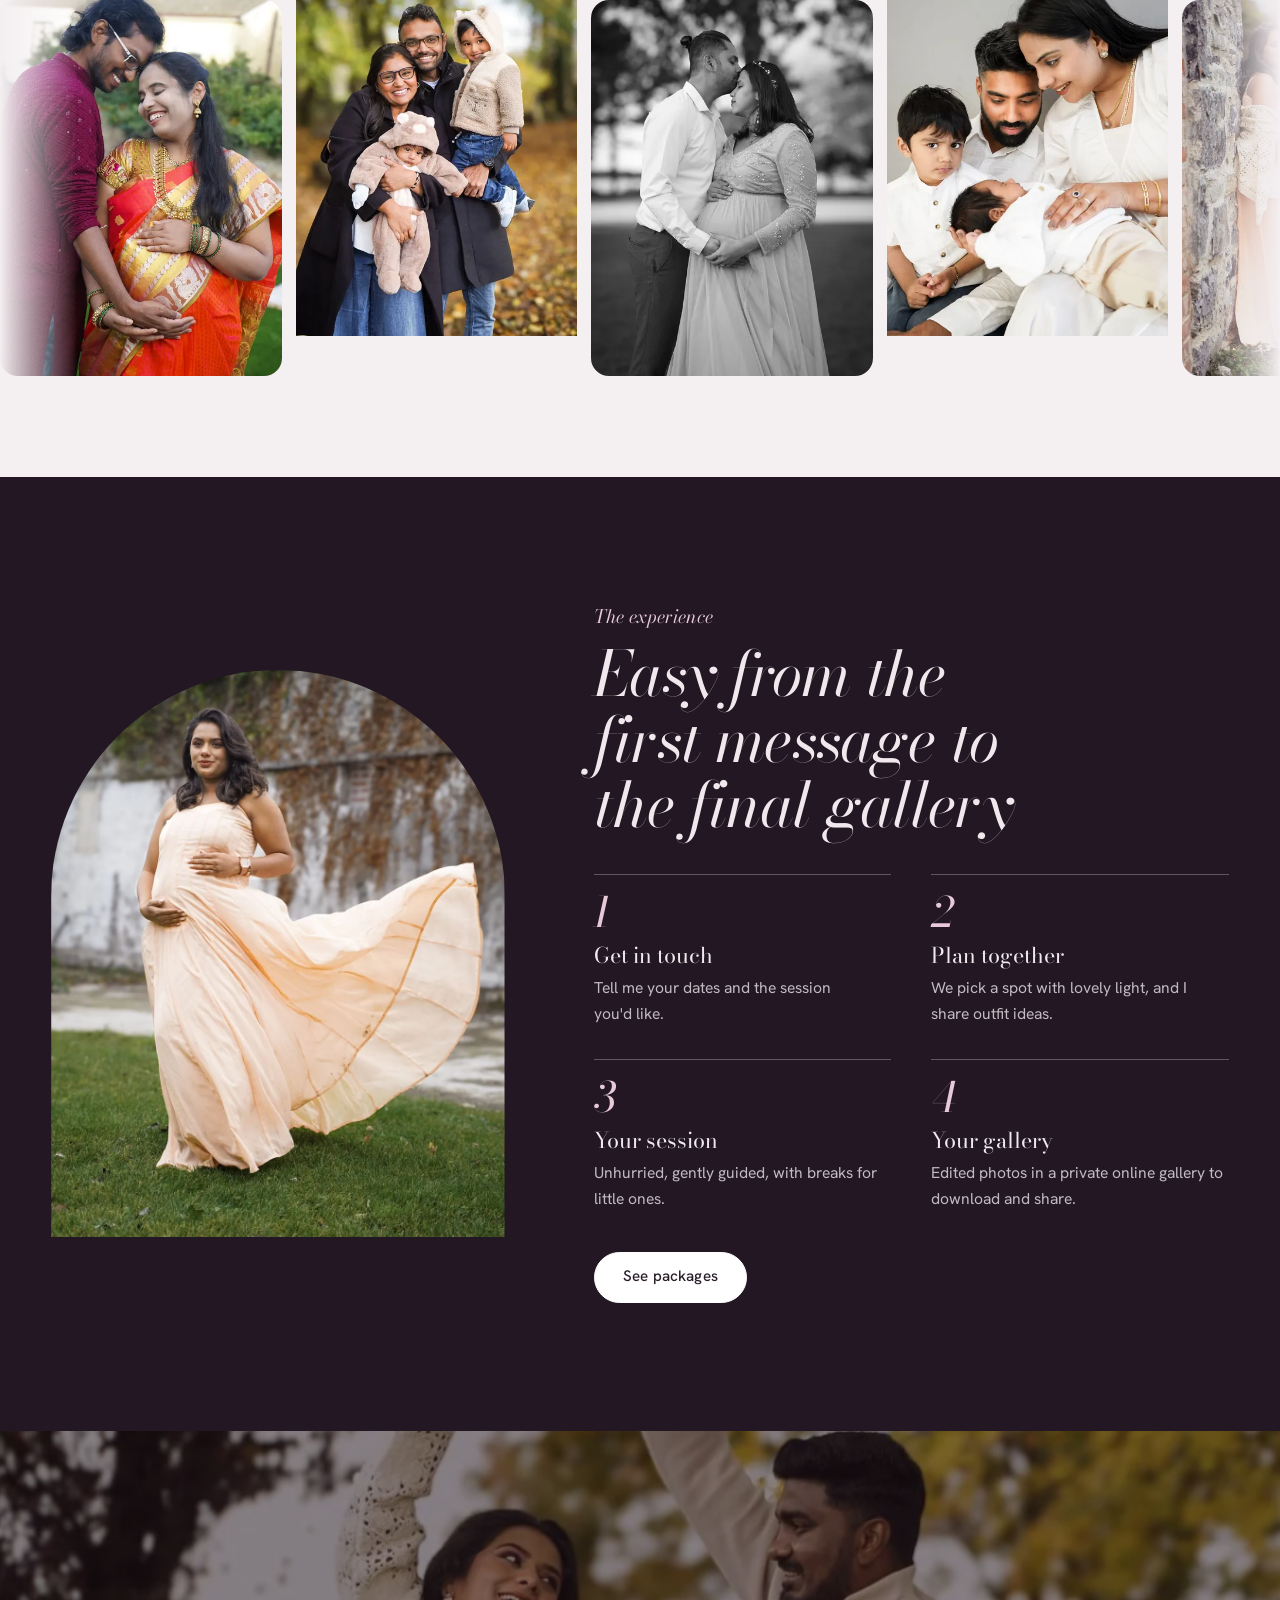
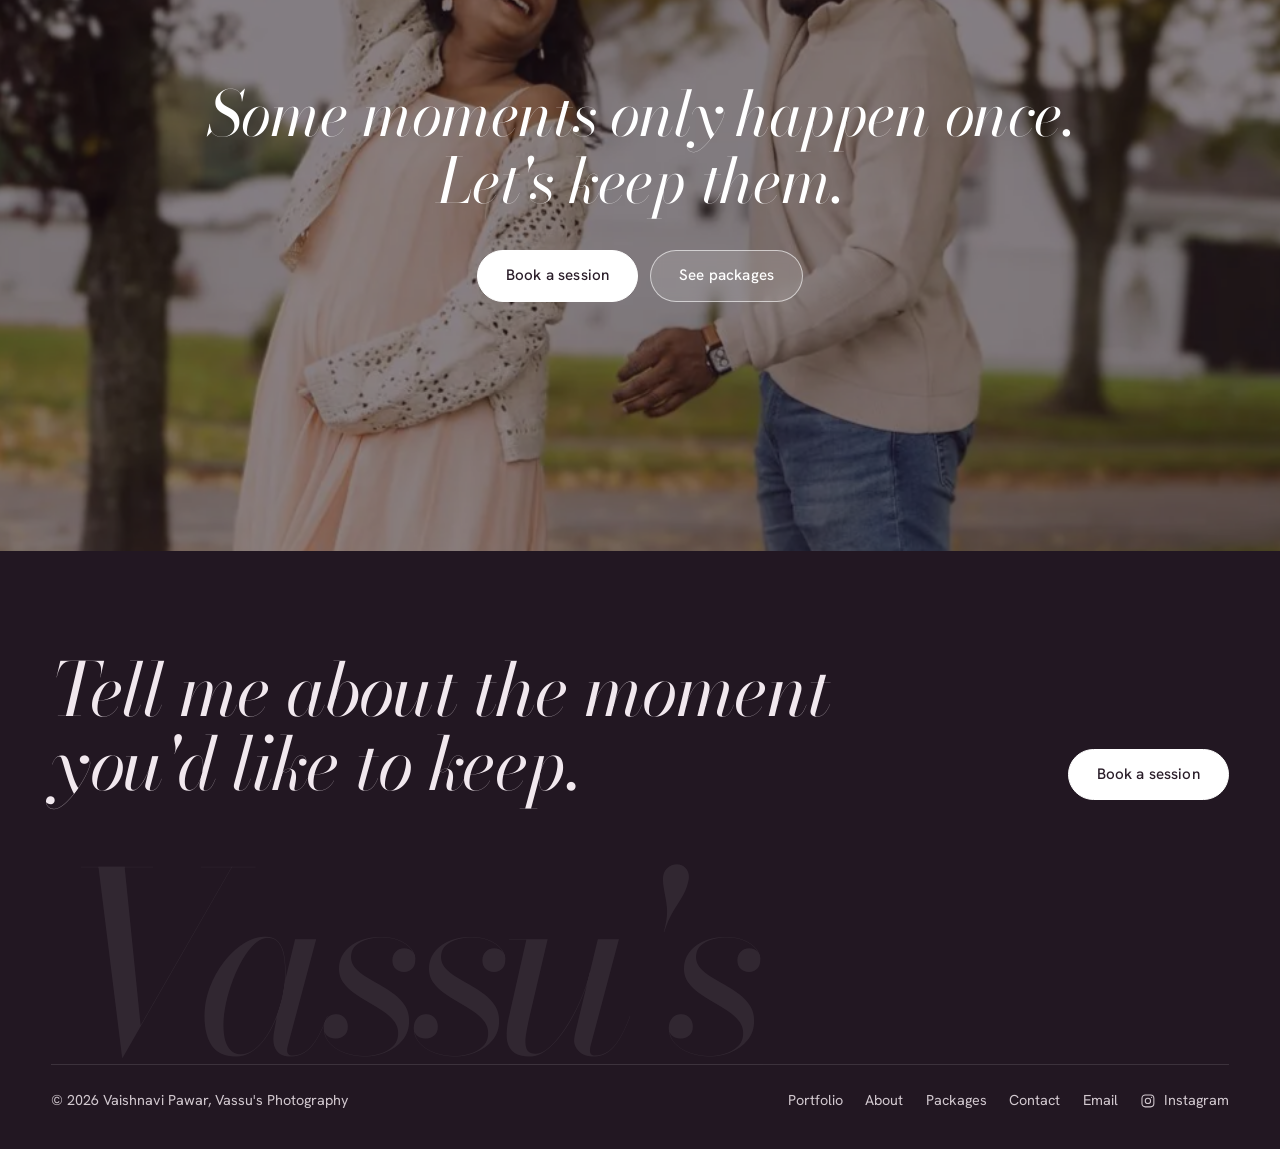
==== commit b5a344fa: "Redesign: modern, more immersive look across the site - Full-screen crossfading hero slideshow with " ====
--- a/index.html
+++ b/index.html
@@ -5,26 +5,30 @@
 <meta name="viewport" content="width=device-width, initial-scale=1">
 <title>Vassu's Photography — Maternity, newborn &amp; family photographer</title>
 <meta name="description" content="Vassu's Photography by Vaishnavi Pawar: relaxed, natural maternity, newborn and family photo sessions from €100.">
-<meta name="theme-color" content="#f4eff1">
+<meta name="theme-color" content="#221722">
 <meta property="og:type" content="website">
 <meta property="og:site_name" content="Vassu's Photography">
 <meta property="og:title" content="Vassu's Photography — Maternity, newborn & family photographer">
 <meta property="og:description" content="Relaxed, natural maternity, newborn and family photo sessions by Vaishnavi Pawar.">
-<meta property="og:image" content="https://vassusphotography.com/assets/img/og-image.jpg">
+<meta property="og:image" content="https://vassus-photography.vercel.app/assets/img/og-image.jpg">
 <meta name="twitter:card" content="summary_large_image">
 <link rel="icon" href="assets/favicon.svg" type="image/svg+xml">
 <link rel="preload" href="assets/fonts/bodoni-moda-latin-opsz-italic.woff2" as="font" type="font/woff2" crossorigin>
 <link rel="preload" href="assets/fonts/hanken-grotesk-latin-wght-normal.woff2" as="font" type="font/woff2" crossorigin>
-<link rel="preload" as="image" type="image/webp" imagesrcset="assets/img/hero57-800.webp 800w, assets/img/hero57-1400.webp 1400w, assets/img/hero57-2400.webp 2400w" imagesizes="(max-width: 860px) 100vw, 58vw">
+<link rel="preload" as="image" type="image/webp" media="(min-width: 701px)" imagesrcset="assets/img/hero57-1400.webp 1400w, assets/img/hero57-2400.webp 2400w" imagesizes="100vw">
+<link rel="preload" as="image" type="image/webp" media="(max-width: 700px)" imagesrcset="assets/img/hero20-800.webp 800w, assets/img/hero20-1400.webp 1400w" imagesizes="100vw">
 <link rel="stylesheet" href="assets/css/styles.css">
+<script>document.documentElement.classList.add("js")</script>
 <script type="application/ld+json">
 {
   "@context": "https://schema.org",
   "@type": "ProfessionalService",
   "name": "Vassu's Photography",
   "description": "Maternity, newborn and family photography by Vaishnavi Pawar.",
-  "url": "https://vassusphotography.com/",
-  "image": "https://vassusphotography.com/assets/img/og-image.jpg",
+  "url": "https://vassus-photography.vercel.app/",
+  "image": "https://vassus-photography.vercel.app/assets/img/og-image.jpg",
+  "email": "vaishnavi.s.pawar@gmail.com",
+  "sameAs": ["https://www.instagram.com/tales_by_vassu/"],
   "founder": { "@type": "Person", "name": "Vaishnavi Pawar" },
   "priceRange": "€100",
   "makesOffer": [
@@ -34,7 +38,7 @@
 }
 </script>
 </head>
-<body>
+<body class="is-home">
 <a class="skip" href="#main">Skip to content</a>
 
 <header class="site-header">
@@ -54,96 +58,183 @@
 </header>
 
 <main id="main">
-  <section class="hero container" aria-labelledby="hero-title">
-    <div class="hero__grid">
-      <div class="hero__text">
-        <h1 class="hero__title" id="hero-title"><em>Vassu's</em><span class="hero__word">Photography</span><span class="hero__kind">Maternity, newborn &amp; family portraits</span></h1>
-        <p class="lede">Soft, honest photographs of the people you love — taken slowly, in good light, while you simply enjoy being together.</p>
-        <div class="btn-row">
-          <a class="btn" href="contact.html">Book a session</a>
-          <a class="btn btn--line" href="portfolio.html">See the portfolio</a>
-        </div>
-      </div>
-      <figure class="hero__print">
-        <picture>
-          <source type="image/webp" srcset="assets/img/hero57-800.webp 800w, assets/img/hero57-1400.webp 1400w, assets/img/hero57-2400.webp 2400w" sizes="(max-width: 860px) 100vw, 58vw">
-          <img src="assets/img/hero57-960.jpg" width="2400" height="1700" alt="Expecting mother in a burgundy gown holding flowers on a beach by the sea" fetchpriority="high">
-        </picture>
-        <figcaption>A seaside maternity session, late summer</figcaption>
-      </figure>
-    </div>
-  </section>
-
-  <section class="section section--tint" aria-labelledby="hello">
-    <div class="container split">
-      <picture>
-        <source type="image/webp" srcset="assets/img/p2-480.webp 480w, assets/img/p2-960.webp 960w, assets/img/p2-972.webp 972w" sizes="(max-width: 760px) 100vw, 42vw">
-        <img src="assets/img/p2-960.jpg" width="972" height="1600" alt="Expecting mother in a lilac saree by a bright window" loading="lazy" decoding="async">
-      </picture>
-      <div class="measure">
-        <h2 id="hello">Hello, I'm Vaishnavi</h2>
-        <p class="lede" style="margin-block:1.2rem 1.5rem">I photograph the quiet, in-between moments — a hand resting on a bump, a toddler's belly laugh, the look that passes between two people.</p>
+  <!-- Hero: full-screen crossfading slideshow -->
+  <section class="hero" id="hero" aria-label="Featured photographs">
+    <div class="hero__slides">
+      <div class="hero__slide is-active" data-caption="Maternity, by the sea">
+        <picture>
+          <source type="image/webp" media="(max-width: 700px)" srcset="assets/img/hero20-800.webp 800w, assets/img/hero20-1400.webp 1400w" sizes="100vw">
+          <source type="image/webp" srcset="assets/img/hero57-1400.webp 1400w, assets/img/hero57-2400.webp 2400w" sizes="100vw">
+          <img src="assets/img/hero57-960.jpg" width="2400" height="1700" alt="Expecting mother in a burgundy gown holding flowers on a beach" style="object-position:28% 45%" fetchpriority="high">
+        </picture>
+      </div>
+      <div class="hero__slide" data-caption="Family, in the autumn woods">
+        <picture>
+          <source type="image/webp" srcset="assets/img/p16-960.webp 960w, assets/img/p16-1600.webp 1600w" sizes="100vw">
+          <img src="assets/img/p16-960.jpg" width="1600" height="1407" alt="Parents in autumn woods with their two babies in bear hats" style="object-position:50% 40%" loading="lazy">
+        </picture>
+      </div>
+      <div class="hero__slide" data-caption="Maternity, with a big sister">
+        <picture>
+          <source type="image/webp" srcset="assets/img/p55-960.webp 960w, assets/img/p55-1600.webp 1600w" sizes="100vw">
+          <img src="assets/img/p55-960.jpg" width="1600" height="1067" alt="Little girl handing flowers to her expecting mother under a tree" style="object-position:62% 40%" loading="lazy">
+        </picture>
+      </div>
+      <div class="hero__slide" data-caption="A summer walk, just the two of you">
+        <picture>
+          <source type="image/webp" srcset="assets/img/p30-960.webp 960w, assets/img/p30-1600.webp 1600w" sizes="100vw">
+          <img src="assets/img/p30-960.jpg" width="1600" height="1067" alt="Couple strolling along a tree-lined path on a summer day" style="object-position:50% 50%" loading="lazy">
+        </picture>
+      </div>
+    </div>
+
+    <div class="container hero__inner hero__intro">
+      <h1 class="hero__title"><span>Vassu's</span><span class="hero__word">Photography</span></h1>
+      <div class="hero__bottom">
+        <div class="hero__text">
+          <p>Maternity, newborn and family portraits — soft, honest and full of love.</p>
+          <div class="btn-row">
+            <a class="btn btn--light" href="contact.html">Book a session</a>
+            <a class="btn btn--glass" href="portfolio.html">See the portfolio</a>
+          </div>
+        </div>
+        <div class="hero__meta">
+          <p class="hero__caption" aria-live="polite">Maternity, by the sea</p>
+          <div class="hero__dots" role="group" aria-label="Choose photo">
+            <button type="button" aria-label="Photo 1" aria-current="true"></button>
+            <button type="button" aria-label="Photo 2"></button>
+            <button type="button" aria-label="Photo 3"></button>
+            <button type="button" aria-label="Photo 4"></button>
+          </div>
+        </div>
+      </div>
+    </div>
+    <span class="scroll-cue" aria-hidden="true"></span>
+  </section>
+
+  <!-- Welcome -->
+  <section class="section" aria-labelledby="hello">
+    <div class="container welcome">
+      <div class="collage">
+        <div class="arch reveal-img">
+          <picture>
+            <source type="image/webp" srcset="assets/img/p2-480.webp 480w, assets/img/p2-960.webp 960w, assets/img/p2-972.webp 972w" sizes="(max-width: 860px) 80vw, 45vw">
+            <img src="assets/img/p2-960.jpg" width="972" height="1600" alt="Expecting mother in a lilac saree by a bright window" loading="lazy" decoding="async">
+          </picture>
+        </div>
+        <div class="collage__small reveal">
+          <picture>
+            <source type="image/webp" srcset="assets/img/p48-480.webp 480w, assets/img/p48-960.webp 960w" sizes="(max-width: 860px) 40vw, 22vw">
+            <img src="assets/img/p48-960.jpg" width="1600" height="1200" alt="Baby girl laughing on a bed in warm window light" loading="lazy" decoding="async">
+          </picture>
+        </div>
+        <p class="collage__badge">Sessions from €100</p>
+      </div>
+      <div class="measure reveal">
+        <p class="kicker">Hello, and welcome</p>
+        <h2 id="hello">I'm Vaishnavi, and I photograph the moments in between</h2>
+        <p class="lede" style="margin-block:1.4rem 1.5rem">A hand resting on a bump, a toddler's belly laugh, the look that passes between two people.</p>
         <p>Sessions with me are relaxed and unhurried. I'll guide you gently into easy, natural poses and take care of the light and the little details, so you can stop worrying about the camera and just be yourselves.</p>
-        <p>You'll come away with photographs that feel like you: warm, natural and made to last.</p>
+        <div class="facts">
+          <div><b>€100</b><span>per session</span></div>
+          <div><b>Outdoors</b><span>or in your home</span></div>
+          <div><b>Private</b><span>online gallery</span></div>
+        </div>
         <p class="signature">Vaishnavi</p>
       </div>
     </div>
   </section>
 
-  <section class="section" aria-labelledby="kinds-title">
+  <!-- What I photograph -->
+  <section class="section section--tint" aria-labelledby="kinds-title">
     <div class="container">
-      <div class="section-head">
-        <h2 id="kinds-title">What I photograph</h2>
+      <div class="section-head reveal">
+        <div><p class="kicker">Sessions</p><h2 id="kinds-title">What I photograph</h2></div>
         <p class="lede">Every chapter of a growing family, from the first bump to the grandparents.</p>
       </div>
       <div class="kinds">
-        <a class="kind" href="portfolio.html#maternity">
-          <div class="kind__img"><picture><source type="image/webp" srcset="assets/img/p53-480.webp 480w, assets/img/p53-960.webp 960w" sizes="(max-width: 860px) 50vw, 25vw"><img src="assets/img/p53-960.jpg" width="1066" height="1600" alt="" loading="lazy" decoding="async"></picture></div>
-          <h3>Maternity</h3><p>Celebrating the wait, solo or together</p>
-        </a>
-        <a class="kind" href="portfolio.html#newborn">
-          <div class="kind__img"><picture><source type="image/webp" srcset="assets/img/p40-480.webp 480w, assets/img/p40-960.webp 960w" sizes="(max-width: 860px) 50vw, 25vw"><img src="assets/img/p40-960.jpg" width="1067" height="1600" alt="" loading="lazy" decoding="async"></picture></div>
-          <h3>Newborn</h3><p>Those first tiny, sleepy weeks</p>
-        </a>
-        <a class="kind" href="portfolio.html#family">
-          <div class="kind__img"><picture><source type="image/webp" srcset="assets/img/p17-480.webp 480w, assets/img/p17-960.webp 960w" sizes="(max-width: 860px) 50vw, 25vw"><img src="assets/img/p17-960.jpg" width="1067" height="1600" alt="" loading="lazy" decoding="async"></picture></div>
-          <h3>Family</h3><p>Parents, kids and grandparents</p>
-        </a>
-        <a class="kind" href="portfolio.html#kids">
-          <div class="kind__img"><picture><source type="image/webp" srcset="assets/img/p15-480.webp 480w, assets/img/p15-960.webp 960w" sizes="(max-width: 860px) 50vw, 25vw"><img src="assets/img/p15-960.jpg" width="1206" height="1600" alt="" loading="lazy" decoding="async"></picture></div>
-          <h3>Kids &amp; pets</h3><p>Giggles, mischief and four-legged family</p>
-        </a>
-      </div>
-    </div>
-  </section>
-
-  <section class="section section--tint" aria-labelledby="recent-title">
-    <div class="container">
-      <div class="section-head">
-        <h2 id="recent-title">Recent moments</h2>
-        <a class="btn btn--line" href="portfolio.html">See all photos</a>
-      </div>
-      <div class="strip">
+        <a class="kind reveal" href="portfolio.html#maternity">
+          <div class="arch"><picture><source type="image/webp" srcset="assets/img/p53-480.webp 480w, assets/img/p53-960.webp 960w" sizes="(max-width: 900px) 50vw, 25vw"><img src="assets/img/p53-960.jpg" width="1066" height="1600" alt="" loading="lazy" decoding="async"></picture></div>
+          <div class="kind__label"><h3>Maternity</h3><p>Celebrating the wait</p><span class="kind__more">See maternity photos</span></div>
+        </a>
+        <a class="kind reveal" href="portfolio.html#newborn">
+          <div class="arch"><picture><source type="image/webp" srcset="assets/img/p40-480.webp 480w, assets/img/p40-960.webp 960w" sizes="(max-width: 900px) 50vw, 25vw"><img src="assets/img/p40-960.jpg" width="1067" height="1600" alt="" loading="lazy" decoding="async"></picture></div>
+          <div class="kind__label"><h3>Newborn</h3><p>Those first sleepy weeks</p><span class="kind__more">See newborn photos</span></div>
+        </a>
+        <a class="kind reveal" href="portfolio.html#family">
+          <div class="arch"><picture><source type="image/webp" srcset="assets/img/p17-480.webp 480w, assets/img/p17-960.webp 960w" sizes="(max-width: 900px) 50vw, 25vw"><img src="assets/img/p17-960.jpg" width="1067" height="1600" alt="" loading="lazy" decoding="async"></picture></div>
+          <div class="kind__label"><h3>Family</h3><p>Parents, kids, grandparents</p><span class="kind__more">See family photos</span></div>
+        </a>
+        <a class="kind reveal" href="portfolio.html#kids">
+          <div class="arch"><picture><source type="image/webp" srcset="assets/img/p15-480.webp 480w, assets/img/p15-960.webp 960w" sizes="(max-width: 900px) 50vw, 25vw"><img src="assets/img/p15-960.jpg" width="1206" height="1600" alt="" loading="lazy" decoding="async"></picture></div>
+          <div class="kind__label"><h3>Kids &amp; pets</h3><p>Giggles and four-legged family</p><span class="kind__more">See kids &amp; pets photos</span></div>
+        </a>
+      </div>
+    </div>
+  </section>
+
+  <!-- Film strip -->
+  <section class="section" style="padding-bottom:clamp(3rem,6vw,5rem)" aria-labelledby="recent-title">
+    <div class="container section-head reveal" style="margin-bottom:1rem">
+      <div><p class="kicker">From recent sessions</p><h2 id="recent-title">Moments I've loved</h2></div>
+      <div class="btn-row"><a class="btn btn--line" href="portfolio.html">See all 58 photos</a><a class="btn insta" href="https://www.instagram.com/tales_by_vassu/" rel="noopener" target="_blank"><svg viewBox="0 0 24 24" aria-hidden="true" fill="none" stroke="currentColor" stroke-width="1.6"><rect x="3" y="3" width="18" height="18" rx="5"/><circle cx="12" cy="12" r="4"/><circle cx="17.5" cy="6.5" r="1" fill="currentColor" stroke="none"/></svg>Follow @tales_by_vassu</a></div>
+    </div>
+    <div class="marquee">
+      <div class="marquee__track" id="marquee">
 <!-- strip:start -->
-<a class="strip-item" href="portfolio.html#maternity"><picture><source type="image/webp" srcset="assets/img/p20-480.webp 480w, assets/img/p20-960.webp 960w, assets/img/p20-1067.webp 1067w" sizes="(max-width: 760px) 50vw, 25vw"><img src="assets/img/p20-960.jpg" width="1067" height="1600" alt="Expecting mother in a flowing peach gown, the skirt caught mid-swirl" loading="lazy" decoding="async"></picture></a>
-<a class="strip-item" href="portfolio.html#family"><picture><source type="image/webp" srcset="assets/img/p17-480.webp 480w, assets/img/p17-960.webp 960w, assets/img/p17-1067.webp 1067w" sizes="(max-width: 760px) 50vw, 25vw"><img src="assets/img/p17-960.jpg" width="1067" height="1600" alt="Mother and father holding their two little ones among autumn leaves" loading="lazy" decoding="async"></picture></a>
-<a class="strip-item" href="portfolio.html#maternity"><picture><source type="image/webp" srcset="assets/img/p52-480.webp 480w, assets/img/p52-960.webp 960w, assets/img/p52-1067.webp 1067w" sizes="(max-width: 760px) 50vw, 25vw"><img src="assets/img/p52-960.jpg" width="1067" height="1600" alt="Black and white portrait of a husband kissing his wife&#x27;s forehead" loading="lazy" decoding="async"></picture></a>
-<a class="strip-item" href="portfolio.html#newborn"><picture><source type="image/webp" srcset="assets/img/p42-480.webp 480w, assets/img/p42-960.webp 960w, assets/img/p42-1067.webp 1067w" sizes="(max-width: 760px) 50vw, 25vw"><img src="assets/img/p42-960.jpg" width="1067" height="1600" alt="Family in white gathered close around a newborn baby" loading="lazy" decoding="async"></picture></a>
-<a class="strip-item" href="portfolio.html#kids"><picture><source type="image/webp" srcset="assets/img/p48-480.webp 480w, assets/img/p48-960.webp 960w, assets/img/p48-1600.webp 1600w" sizes="(max-width: 760px) 50vw, 25vw"><img src="assets/img/p48-960.jpg" width="1600" height="1200" alt="Baby girl laughing on a bed in warm window light" loading="lazy" decoding="async"></picture></a>
-<a class="strip-item" href="portfolio.html#maternity"><picture><source type="image/webp" srcset="assets/img/p8-480.webp 480w, assets/img/p8-960.webp 960w, assets/img/p8-1066.webp 1066w" sizes="(max-width: 760px) 50vw, 25vw"><img src="assets/img/p8-960.jpg" width="1066" height="1600" alt="Couple in traditional dress, he kisses her forehead as she holds her bump" loading="lazy" decoding="async"></picture></a>
-<a class="strip-item" href="portfolio.html#family"><picture><source type="image/webp" srcset="assets/img/p16-480.webp 480w, assets/img/p16-960.webp 960w, assets/img/p16-1600.webp 1600w" sizes="(max-width: 760px) 50vw, 25vw"><img src="assets/img/p16-960.jpg" width="1600" height="1407" alt="Parents sitting on a log in autumn woods with their two babies in bear hats" loading="lazy" decoding="async"></picture></a>
-<a class="strip-item" href="portfolio.html#maternity"><picture><source type="image/webp" srcset="assets/img/p46-480.webp 480w, assets/img/p46-960.webp 960w, assets/img/p46-1200.webp 1200w" sizes="(max-width: 760px) 50vw, 25vw"><img src="assets/img/p46-960.jpg" width="1200" height="1600" alt="Heart-shaped shadow made by hands on a baby bump in a pink dress" loading="lazy" decoding="async"></picture></a>
+<a class="strip-item" href="portfolio.html#maternity"><picture><source type="image/webp" srcset="assets/img/p8-480.webp 480w, assets/img/p8-960.webp 960w, assets/img/p8-1066.webp 1066w" sizes="(max-width: 760px) 55vw, 320px"><img src="assets/img/p8-960.jpg" width="1066" height="1600" alt="Couple in traditional dress, he kisses her forehead as she holds her bump" loading="lazy" decoding="async"></picture></a>
+<a class="strip-item" href="portfolio.html#family"><picture><source type="image/webp" srcset="assets/img/p17-480.webp 480w, assets/img/p17-960.webp 960w, assets/img/p17-1067.webp 1067w" sizes="(max-width: 760px) 55vw, 320px"><img src="assets/img/p17-960.jpg" width="1067" height="1600" alt="Mother and father holding their two little ones among autumn leaves" loading="lazy" decoding="async"></picture></a>
+<a class="strip-item" href="portfolio.html#maternity"><picture><source type="image/webp" srcset="assets/img/p52-480.webp 480w, assets/img/p52-960.webp 960w, assets/img/p52-1067.webp 1067w" sizes="(max-width: 760px) 55vw, 320px"><img src="assets/img/p52-960.jpg" width="1067" height="1600" alt="Black and white portrait of a husband kissing his wife&#x27;s forehead" loading="lazy" decoding="async"></picture></a>
+<a class="strip-item" href="portfolio.html#newborn"><picture><source type="image/webp" srcset="assets/img/p42-480.webp 480w, assets/img/p42-960.webp 960w, assets/img/p42-1067.webp 1067w" sizes="(max-width: 760px) 55vw, 320px"><img src="assets/img/p42-960.jpg" width="1067" height="1600" alt="Family in white gathered close around a newborn baby" loading="lazy" decoding="async"></picture></a>
+<a class="strip-item" href="portfolio.html#maternity"><picture><source type="image/webp" srcset="assets/img/p19-480.webp 480w, assets/img/p19-960.webp 960w, assets/img/p19-1067.webp 1067w" sizes="(max-width: 760px) 55vw, 320px"><img src="assets/img/p19-960.jpg" width="1067" height="1600" alt="Expecting mother in an ivory off-shoulder gown leaning against a stone wall" loading="lazy" decoding="async"></picture></a>
+<a class="strip-item" href="portfolio.html#family"><picture><source type="image/webp" srcset="assets/img/p24-480.webp 480w, assets/img/p24-960.webp 960w, assets/img/p24-1067.webp 1067w" sizes="(max-width: 760px) 55vw, 320px"><img src="assets/img/p24-960.jpg" width="1067" height="1600" alt="Father lifting his giggling toddler at home" loading="lazy" decoding="async"></picture></a>
+<a class="strip-item" href="portfolio.html#maternity"><picture><source type="image/webp" srcset="assets/img/p46-480.webp 480w, assets/img/p46-960.webp 960w, assets/img/p46-1200.webp 1200w" sizes="(max-width: 760px) 55vw, 320px"><img src="assets/img/p46-960.jpg" width="1200" height="1600" alt="Heart-shaped shadow made by hands on a baby bump in a pink dress" loading="lazy" decoding="async"></picture></a>
+<a class="strip-item" href="portfolio.html#maternity"><picture><source type="image/webp" srcset="assets/img/p13-480.webp 480w, assets/img/p13-960.webp 960w, assets/img/p13-1036.webp 1036w" sizes="(max-width: 760px) 55vw, 320px"><img src="assets/img/p13-960.jpg" width="1036" height="1600" alt="Husband kneeling to kiss his wife&#x27;s bump in a garden" loading="lazy" decoding="async"></picture></a>
+<a class="strip-item" href="portfolio.html#kids"><picture><source type="image/webp" srcset="assets/img/p49-480.webp 480w, assets/img/p49-960.webp 960w, assets/img/p49-1600.webp 1600w" sizes="(max-width: 760px) 55vw, 320px"><img src="assets/img/p49-960.jpg" width="1600" height="1196" alt="Black and white portrait of a baby in a striped bear hoodie" loading="lazy" decoding="async"></picture></a>
+<a class="strip-item" href="portfolio.html#maternity"><picture><source type="image/webp" srcset="assets/img/p27-480.webp 480w, assets/img/p27-960.webp 960w, assets/img/p27-1067.webp 1067w" sizes="(max-width: 760px) 55vw, 320px"><img src="assets/img/p27-960.jpg" width="1067" height="1600" alt="Smiling expecting mother in black holding up a strip of scan photos" loading="lazy" decoding="async"></picture></a>
+<a class="strip-item" href="portfolio.html#newborn"><picture><source type="image/webp" srcset="assets/img/p43-480.webp 480w, assets/img/p43-960.webp 960w, assets/img/p43-1067.webp 1067w" sizes="(max-width: 760px) 55vw, 320px"><img src="assets/img/p43-960.jpg" width="1067" height="1600" alt="Black and white portrait of parents and big sister welcoming a newborn" loading="lazy" decoding="async"></picture></a>
+<a class="strip-item" href="portfolio.html#kids"><picture><source type="image/webp" srcset="assets/img/p5-480.webp 480w, assets/img/p5-960.webp 960w, assets/img/p5-1067.webp 1067w" sizes="(max-width: 760px) 55vw, 320px"><img src="assets/img/p5-960.jpg" width="1067" height="1600" alt="Curly-haired dog in a bandana leaping in the autumn grass" loading="lazy" decoding="async"></picture></a>
+<a class="strip-item" href="portfolio.html#maternity"><picture><source type="image/webp" srcset="assets/img/p37-480.webp 480w, assets/img/p37-960.webp 960w, assets/img/p37-1067.webp 1067w" sizes="(max-width: 760px) 55vw, 320px"><img src="assets/img/p37-960.jpg" width="1067" height="1600" alt="Couple laughing together, she wears a mum-to-be sash" loading="lazy" decoding="async"></picture></a>
+<a class="strip-item" href="portfolio.html#family"><picture><source type="image/webp" srcset="assets/img/p25-480.webp 480w, assets/img/p25-960.webp 960w, assets/img/p25-1067.webp 1067w" sizes="(max-width: 760px) 55vw, 320px"><img src="assets/img/p25-960.jpg" width="1067" height="1600" alt="Mother kissing her baby boy on a blue sofa" loading="lazy" decoding="async"></picture></a>
 <!-- strip:end -->
       </div>
     </div>
   </section>
 
-  <section class="section invite" aria-label="Book a session">
-    <div class="container">
+  <!-- Experience -->
+  <section class="section section--night" aria-labelledby="exp-title">
+    <div class="container experience">
+      <div class="arch reveal-img">
+        <picture>
+          <source type="image/webp" srcset="assets/img/p20-480.webp 480w, assets/img/p20-960.webp 960w, assets/img/p20-1067.webp 1067w" sizes="(max-width: 900px) 90vw, 38vw">
+          <img src="assets/img/p20-960.jpg" width="1067" height="1600" alt="Expecting mother in a flowing peach gown, the skirt caught mid-swirl" loading="lazy" decoding="async">
+        </picture>
+      </div>
+      <div class="reveal">
+        <p class="kicker">The experience</p>
+        <h2 id="exp-title">Easy from the first message to the final gallery</h2>
+        <ol class="steps">
+          <li><h3>Get in touch</h3><p>Tell me your dates and the session you'd like.</p></li>
+          <li><h3>Plan together</h3><p>We pick a spot with lovely light, and I share outfit ideas.</p></li>
+          <li><h3>Your session</h3><p>Unhurried, gently guided, with breaks for little ones.</p></li>
+          <li><h3>Your gallery</h3><p>Edited photos in a private online gallery to download and share.</p></li>
+        </ol>
+        <div class="btn-row"><a class="btn btn--light" href="packages.html">See packages</a></div>
+      </div>
+    </div>
+  </section>
+
+  <!-- Full-bleed invitation -->
+  <section class="feature" aria-label="Book a session">
+    <picture>
+      <source type="image/webp" srcset="assets/img/p21-960.webp 960w, assets/img/p21-1130.webp 1130w" sizes="100vw">
+      <img src="assets/img/p21-960.jpg" width="1130" height="1600" alt="" loading="lazy" decoding="async" data-parallax style="object-position:50% 35%">
+    </picture>
+    <div class="container reveal">
       <blockquote>Some moments only happen once. Let's keep them.</blockquote>
       <div class="btn-row">
-        <a class="btn" href="contact.html">Book a session</a>
-        <a class="btn btn--line" href="packages.html">See packages</a>
+        <a class="btn btn--light" href="contact.html">Book a session</a>
+        <a class="btn btn--glass" href="packages.html">See packages</a>
       </div>
     </div>
   </section>
@@ -155,6 +246,7 @@
       <p class="site-footer__big">Tell me about the moment you'd like to keep.</p>
       <a class="btn" href="contact.html">Book a session</a>
     </div>
+    <p class="site-footer__mark" aria-hidden="true">Vassu's</p>
     <div class="site-footer__bottom">
       <span>© <span data-year>2026</span> Vaishnavi Pawar, Vassu's Photography</span>
       <ul>
@@ -162,6 +254,8 @@
         <li><a href="about.html">About</a></li>
         <li><a href="packages.html">Packages</a></li>
         <li><a href="contact.html">Contact</a></li>
+        <li><a href="mailto:vaishnavi.s.pawar@gmail.com">Email</a></li>
+        <li><a class="insta" href="https://www.instagram.com/tales_by_vassu/" rel="noopener" target="_blank"><svg viewBox="0 0 24 24" aria-hidden="true" fill="none" stroke="currentColor" stroke-width="1.6"><rect x="3" y="3" width="18" height="18" rx="5"/><circle cx="12" cy="12" r="4"/><circle cx="17.5" cy="6.5" r="1" fill="currentColor" stroke="none"/></svg>Instagram</a></li>
       </ul>
     </div>
   </div>
--- a/assets/css/styles.css
+++ b/assets/css/styles.css
@@ -1,8 +1,8 @@
 /* ==========================================================================
-   Vassu's Photography — stylesheet
-   Idea: a keepsake album. Lilac-linen paper, aubergine ink, plum from the
-   sarees and gowns, sage from Irish parks. Bodoni Moda italic carries the
-   personality; Hanken Grotesk does the quiet work.
+   Vassu's Photography — stylesheet v2
+   Idea: a keepsake album brought to life. Lilac-linen paper, aubergine ink,
+   plum from the sarees and gowns. The arch — a soft, sheltering shape — is the
+   recurring frame for photographs. Bodoni Moda italic carries the voice.
    ========================================================================== */
 
 /* Self-hosted fonts (SIL Open Font License) — no third-party requests, GDPR-friendly */
@@ -21,30 +21,34 @@
 
 :root {
   --paper: #f4eff1;
-  --paper-2: #ebe3e7;
+  --paper-2: #ebe2e7;
   --ink: #2a1d29;
   --ink-soft: #5e4f5b;
   --plum: #7a3e64;
   --plum-deep: #5c2b4b;
+  --blush: #e7c9d8;
   --sage: #7f907b;
   --mist: #ded4da;
+  --night: #221722;
   --white: #fff;
 
   --serif: "Bodoni Moda", "Didot", "Bodoni 72", Georgia, serif;
   --sans: "Hanken Grotesk", system-ui, -apple-system, "Segoe UI", sans-serif;
 
-  /* type scale (1.25 minor third-ish, fluid at the top) */
-  --step--1: 0.875rem;
+  --step--1: .875rem;
   --step-0: 1.0625rem;
   --step-1: 1.3rem;
   --step-2: clamp(1.6rem, 1.2rem + 1.4vw, 2.1rem);
-  --step-3: clamp(2.2rem, 1.5rem + 2.6vw, 3.4rem);
-  --step-4: clamp(3.4rem, 1.8rem + 7vw, 8.5rem);
+  --step-3: clamp(2.4rem, 1.5rem + 3vw, 4rem);
+  --step-4: clamp(4rem, 1.5rem + 10vw, 11rem);
 
   --gutter: clamp(1.15rem, 4vw, 3.5rem);
-  --max: 1280px;
-  --header-h: 76px;
+  --max: 1320px;
+  --header-h: 80px;
+  --arch: 999px 999px 0 0;
+  --radius: 18px;
   --ease: cubic-bezier(.2, .7, .1, 1);
+  --shadow: 0 30px 60px -30px rgba(42, 29, 41, .45);
 }
 
 @media (prefers-color-scheme: dark) {
@@ -55,8 +59,11 @@
     --ink-soft: #bdaeb8;
     --plum: #d99cc2;
     --plum-deep: #ebb7d6;
+    --blush: #4a3045;
     --sage: #a5b5a1;
     --mist: #3c2f3a;
+    --night: #120c11;
+    --shadow: 0 30px 60px -30px rgba(0, 0, 0, .7);
   }
 }
 
@@ -64,12 +71,9 @@
 *, *::before, *::after { box-sizing: border-box; }
 html { -webkit-text-size-adjust: 100%; scroll-padding-top: calc(var(--header-h) + 12px); }
 body {
-  margin: 0;
-  background: var(--paper);
-  color: var(--ink);
+  margin: 0; background: var(--paper); color: var(--ink);
   font: 400 var(--step-0)/1.65 var(--sans);
-  -webkit-font-smoothing: antialiased;
-  overflow-x: clip;
+  -webkit-font-smoothing: antialiased; overflow-x: clip;
 }
 img { display: block; max-width: 100%; height: auto; }
 picture { display: block; }
@@ -79,313 +83,399 @@
 ::selection { background: var(--plum); color: var(--paper); }
 
 h1, h2, h3 { font-family: var(--serif); font-weight: 400; line-height: 1.05; margin: 0; text-wrap: balance; }
-h2 { font-size: var(--step-3); font-style: italic; letter-spacing: -.01em; }
+h2 { font-size: var(--step-3); font-style: italic; letter-spacing: -.02em; }
 h3 { font-size: var(--step-2); }
 p { margin: 0 0 1em; text-wrap: pretty; }
 
-.skip {
-  position: absolute; left: 1rem; top: -100px; z-index: 100;
-  background: var(--ink); color: var(--paper); padding: .7rem 1rem;
-}
+.skip { position: absolute; left: 1rem; top: -100px; z-index: 100; background: var(--ink); color: var(--paper); padding: .7rem 1rem; }
 .skip:focus { top: 1rem; }
-.visually-hidden {
-  position: absolute !important; width: 1px; height: 1px; overflow: hidden;
-  clip: rect(0 0 0 0); white-space: nowrap;
-}
+.visually-hidden { position: absolute !important; width: 1px; height: 1px; overflow: hidden; clip: rect(0 0 0 0); white-space: nowrap; }
 
 .container { width: min(100% - 2 * var(--gutter), var(--max)); margin-inline: auto; }
-.section { padding-block: clamp(4rem, 9vw, 8rem); }
+.section { padding-block: clamp(4.5rem, 10vw, 9rem); }
 .section--tint { background: var(--paper-2); }
+.section--night { background: var(--night); color: #f1e8ee; }
+.section--night .lede { color: #cdbec8; }
 .lede { font: italic 400 var(--step-1)/1.45 var(--serif); color: var(--ink-soft); max-width: 34em; }
 .measure { max-width: 62ch; }
+.kicker { font: italic 400 1.15rem/1.2 var(--serif); color: var(--plum); margin-bottom: .9rem; }
+.section--night .kicker { color: var(--blush); }
 
 /* ---------- buttons ---------- */
 .btn {
-  display: inline-flex; align-items: center; justify-content: center; gap: .5em;
-  min-height: 3rem; padding: 0 1.6rem;
+  position: relative; display: inline-flex; align-items: center; justify-content: center; gap: .6em;
+  min-height: 3.2rem; padding: 0 1.75rem; overflow: hidden;
   border: 1px solid var(--ink); border-radius: 999px;
   background: var(--ink); color: var(--paper);
   font: 500 .95rem/1 var(--sans); letter-spacing: .01em;
   text-decoration: none; cursor: pointer;
-  transition: background-color .2s, color .2s, border-color .2s;
-}
-.btn:hover { background: var(--plum-deep); border-color: var(--plum-deep); color: var(--white); }
+  transition: background-color .3s, color .3s, border-color .3s, transform .3s var(--ease), box-shadow .3s;
+}
+.btn:hover { background: var(--plum); border-color: var(--plum); color: var(--white); transform: translateY(-2px); box-shadow: 0 14px 30px -14px var(--plum); }
 .btn--line { background: transparent; color: var(--ink); }
-.btn--line:hover { background: var(--ink); color: var(--paper); border-color: var(--ink); }
+.btn--line:hover { background: var(--ink); color: var(--paper); border-color: var(--ink); box-shadow: none; }
+.btn--light { background: var(--white); color: #2a1d29; border-color: var(--white); }
+.btn--light:hover { background: var(--blush); border-color: var(--blush); color: #2a1d29; }
+.btn--glass { background: rgba(255,255,255,.12); color: var(--white); border-color: rgba(255,255,255,.6); backdrop-filter: blur(6px); -webkit-backdrop-filter: blur(6px); }
+.btn--glass:hover { background: var(--white); color: #2a1d29; border-color: var(--white); box-shadow: none; }
 .btn-row { display: flex; flex-wrap: wrap; gap: .75rem; }
 
 /* ---------- header ---------- */
-.site-header {
-  position: sticky; top: 0; z-index: 30;
-  border-bottom: 1px solid transparent;
-  transition: border-color .3s;
-}
-/* blur lives on a pseudo-element: backdrop-filter on the header itself would
-   trap the fixed-position mobile menu inside the header box */
+.site-header { position: sticky; top: 0; z-index: 30; color: var(--ink); transition: color .35s; }
 .site-header::before {
   content: ""; position: absolute; inset: 0; z-index: -1;
-  background: color-mix(in srgb, var(--paper) 92%, transparent);
-  -webkit-backdrop-filter: blur(10px); backdrop-filter: blur(10px);
-}
-.site-header.is-scrolled { border-color: var(--mist); }
-.site-header .container {
-  display: flex; align-items: center; justify-content: space-between; gap: 1.5rem;
-  min-height: var(--header-h);
-}
-.wordmark { display: inline-flex; align-items: baseline; gap: .45rem; text-decoration: none; color: var(--ink); }
-.wordmark:hover { color: var(--ink); }
-.wordmark__name { font: italic 500 1.85rem/1 var(--serif); letter-spacing: -.02em; }
-.wordmark__sub { font: 400 .82rem/1 var(--sans); color: var(--ink-soft); letter-spacing: .04em; }
+  background: color-mix(in srgb, var(--paper) 88%, transparent);
+  -webkit-backdrop-filter: blur(14px) saturate(1.2); backdrop-filter: blur(14px) saturate(1.2);
+  box-shadow: 0 1px 0 transparent; transition: opacity .35s, box-shadow .35s;
+}
+.site-header.is-scrolled::before { box-shadow: 0 1px 0 var(--mist); }
+.site-header .container { display: flex; align-items: center; justify-content: space-between; gap: 1.5rem; min-height: var(--header-h); }
+
+/* home: header floats over the hero until you scroll */
+.is-home .site-header { position: fixed; inset: 0 0 auto; color: var(--white); }
+.is-home .site-header::before { opacity: 0; }
+.is-home .site-header.is-scrolled { color: var(--ink); }
+.is-home .site-header.is-scrolled::before { opacity: 1; }
+.is-home .site-header:not(.is-scrolled) .nav > .btn { background: var(--white); color: #2a1d29; border-color: var(--white); }
+
+.wordmark { display: inline-flex; align-items: baseline; gap: .45rem; text-decoration: none; color: inherit; }
+.wordmark:hover { color: inherit; }
+.wordmark__name { font: italic 500 1.95rem/1 var(--serif); letter-spacing: -.02em; }
+.wordmark__sub { font: 400 .82rem/1 var(--sans); opacity: .75; letter-spacing: .04em; }
 
 .nav { display: flex; align-items: center; gap: clamp(1rem, 2.4vw, 2.2rem); }
 .nav__list { display: flex; gap: clamp(1rem, 2.2vw, 2rem); list-style: none; margin: 0; padding: 0; }
 .nav__list a {
   display: inline-block; padding: .6rem 0; text-decoration: none; font-size: .98rem;
   background: linear-gradient(currentColor 0 0) 0 100% / 0 1px no-repeat;
-  transition: background-size .3s var(--ease);
-}
-.nav__list a:hover, .nav__list a[aria-current="page"] { background-size: 100% 1px; color: var(--ink); }
-.nav__list a[aria-current="page"] { color: var(--plum); }
-.nav .btn { min-height: 2.6rem; padding: 0 1.2rem; }
-
-.menu-toggle {
-  display: none; width: 48px; height: 48px; margin-right: -10px;
-  background: none; border: 0; color: var(--ink); cursor: pointer;
-}
+  transition: background-size .35s var(--ease);
+}
+.nav__list a:hover, .nav__list a[aria-current="page"] { background-size: 100% 1px; color: inherit; }
+.nav .btn { min-height: 2.7rem; padding: 0 1.3rem; }
+
+.menu-toggle { display: none; width: 48px; height: 48px; margin-right: -10px; background: none; border: 0; color: inherit; cursor: pointer; }
 .menu-toggle span { display: block; width: 24px; height: 1.5px; margin: 6px auto; background: currentColor; transition: transform .3s var(--ease), opacity .2s; }
 .menu-open .menu-toggle span:nth-child(1) { transform: translateY(7.5px) rotate(45deg); }
 .menu-open .menu-toggle span:nth-child(2) { opacity: 0; }
 .menu-open .menu-toggle span:nth-child(3) { transform: translateY(-7.5px) rotate(-45deg); }
 
-@media (max-width: 860px) {
+@media (max-width: 900px) {
   .menu-toggle { display: block; position: relative; z-index: 2; }
   .nav {
-    position: fixed; inset: 0; z-index: 1;
-    flex-direction: column; justify-content: center; gap: 2rem;
-    background: var(--paper);
-    opacity: 0; visibility: hidden; transition: opacity .3s, visibility .3s;
+    position: fixed; inset: 0; z-index: 1; flex-direction: column; justify-content: center; gap: 2rem;
+    background: var(--paper); color: var(--ink);
+    opacity: 0; visibility: hidden; transition: opacity .35s, visibility .35s;
   }
   .menu-open .nav { opacity: 1; visibility: visible; }
   .menu-open { overflow: hidden; }
+  .menu-open .site-header { color: var(--ink); }
   .nav__list { flex-direction: column; align-items: center; gap: .4rem; }
-  .nav__list a { font: italic 400 2.2rem/1.2 var(--serif); }
-}
-
-/* ---------- hero (the one bold move) ---------- */
-.hero { padding-block: clamp(1.5rem, 4vw, 3.5rem) clamp(3rem, 7vw, 6rem); }
-.hero__grid {
-  display: grid; grid-template-columns: minmax(0, 5fr) minmax(0, 7fr);
-  gap: clamp(1.5rem, 4vw, 4rem); align-items: end;
-}
-.hero__title { font-size: var(--step-4); line-height: .9; letter-spacing: -.035em; margin-bottom: 1.6rem; }
-.hero__title em { display: block; font-style: italic; font-weight: 400; color: var(--plum); margin-left: -.04em; }
+  .nav__list a { font: italic 400 2.4rem/1.2 var(--serif); }
+  .is-home .site-header:not(.is-scrolled) .nav > .btn { background: var(--ink); color: var(--paper); border-color: var(--ink); }
+}
+
+/* ---------- hero slideshow ---------- */
+.hero {
+  position: relative; height: 100svh; min-height: 620px; overflow: hidden;
+  color: var(--white); background: #2a1d29; isolation: isolate;
+}
+.hero__slides { position: absolute; inset: 0; z-index: -2; }
+.hero__slide { position: absolute; inset: 0; opacity: 0; transition: opacity 1.6s ease; }
+.hero__slide.is-active { opacity: 1; }
+.hero__slide picture { height: 100%; }
+.hero__slide img { width: 100%; height: 100%; object-fit: cover; transform: scale(1.08); }
+.hero__slide.is-active img { animation: drift 9s linear both; }
+@keyframes drift { from { transform: scale(1.12); } to { transform: scale(1.02); } }
+.hero::after {
+  content: ""; position: absolute; inset: 0; z-index: -1;
+  background:
+    linear-gradient(180deg, rgba(20,12,19,.5) 0%, rgba(20,12,19,0) 22%),
+    linear-gradient(0deg, rgba(20,12,19,.78) 0%, rgba(20,12,19,.25) 42%, rgba(20,12,19,0) 65%);
+}
+.hero__inner {
+  height: 100%; display: grid; align-content: end;
+  padding-bottom: clamp(2.5rem, 7vh, 5rem);
+}
+.hero__title { font-size: var(--step-4); line-height: .82; letter-spacing: -.045em; font-style: italic; margin-left: -.05em; }
+.hero__title span { display: block; }
 .hero__title .hero__word {
-  display: block; font-size: .36em; line-height: 1; letter-spacing: -.01em; margin-top: .05em;
-}
-.hero__title .hero__kind {
-  display: block; font: 400 clamp(1rem, .8rem + .6vw, 1.25rem)/1.3 var(--sans);
-  letter-spacing: .01em; margin-top: 1.4rem; color: var(--ink-soft);
-}
-.hero__text { max-width: 28rem; }
-.hero__text .lede { margin-bottom: 2rem; }
-.hero__print { position: relative; margin: 0; }
-.hero__print img {
-  width: 100%; aspect-ratio: 5 / 6; object-fit: cover; object-position: 26% 50%;
-  animation: reveal 1.4s var(--ease) .15s both;
-}
-.hero__print figcaption {
-  margin-top: .75rem; font: italic .95rem var(--serif); color: var(--ink-soft); text-align: right;
-}
-@keyframes reveal { from { clip-path: inset(100% 0 0 0); } to { clip-path: inset(0 0 0 0); } }
-
+  font: 400 clamp(1rem, .7rem + 1.1vw, 1.6rem)/1.2 var(--sans); font-style: normal;
+  letter-spacing: .32em; margin: 1.2rem 0 0 .25em; opacity: .92;
+}
+.hero__bottom { display: flex; flex-wrap: wrap; align-items: end; justify-content: space-between; gap: 2rem; margin-top: clamp(1.75rem, 4vh, 2.75rem); }
+.hero__text { max-width: 31rem; }
+.hero__text p { font: italic 400 clamp(1.15rem, 1rem + .6vw, 1.45rem)/1.45 var(--serif); margin-bottom: 1.6rem; }
+.hero__meta { display: grid; justify-items: end; gap: .9rem; text-align: right; }
+.hero__caption { font: italic .98rem var(--serif); opacity: .85; min-height: 1.5em; transition: opacity .6s; }
+.hero__dots { display: flex; gap: .5rem; }
+.hero__dots button {
+  width: 44px; height: 24px; padding: 0; border: 0; background: none; cursor: pointer; position: relative;
+}
+.hero__dots button::before { content: ""; position: absolute; left: 0; right: 0; top: 50%; height: 2px; background: rgba(255,255,255,.35); }
+.hero__dots button::after { content: ""; position: absolute; left: 0; top: 50%; height: 2px; width: 0; background: var(--white); }
+.hero__dots button[aria-current="true"]::after { animation: progress 7s linear forwards; }
+.hero.is-paused .hero__dots button[aria-current="true"]::after { animation: none; width: 100%; }
+@keyframes progress { to { width: 100%; } }
+.hero__intro > * { animation: rise 1.1s var(--ease) both; }
+.hero__intro > *:nth-child(2) { animation-delay: .15s; }
+.hero__intro > *:nth-child(3) { animation-delay: .3s; }
+@keyframes rise { from { opacity: 0; transform: translateY(28px); } }
+.scroll-cue {
+  position: absolute; left: 50%; bottom: 1.3rem; translate: -50% 0; width: 1px; height: 46px;
+  background: linear-gradient(rgba(255,255,255,0), rgba(255,255,255,.8)); overflow: hidden;
+}
+@media (max-width: 700px) {
+  .hero__meta { justify-items: start; text-align: left; }
+  .scroll-cue { display: none; }
+}
+
+/* ---------- arch frames ---------- */
+.arch { border-radius: var(--arch); overflow: hidden; }
+.arch picture, .collage__small picture { height: 100%; }
+.arch img { width: 100%; height: 100%; object-fit: cover; }
+
+/* ---------- welcome ---------- */
+.welcome { display: grid; grid-template-columns: minmax(0, 6fr) minmax(0, 5fr); gap: clamp(2.5rem, 7vw, 7rem); align-items: center; }
+.collage { position: relative; padding: 0 12% 18% 0; }
+.collage .arch { aspect-ratio: 4 / 5.2; box-shadow: var(--shadow); }
+.collage__small {
+  position: absolute; right: 0; bottom: 0; width: 46%; aspect-ratio: 3 / 4;
+  border-radius: var(--radius); overflow: hidden; border: 8px solid var(--paper); box-shadow: var(--shadow);
+}
+.collage__small img { width: 100%; height: 100%; object-fit: cover; }
+.collage__badge {
+  position: absolute; left: -1.25rem; top: 12%; width: 120px; height: 120px; border-radius: 50%;
+  display: grid; place-items: center; text-align: center; padding: 1rem;
+  background: var(--plum); color: var(--white); font: italic 1rem/1.2 var(--serif);
+  box-shadow: var(--shadow); rotate: -8deg;
+}
+.signature { font: italic 400 2.4rem/1 var(--serif); color: var(--plum); margin-top: 1.75rem; }
+.facts { display: grid; grid-template-columns: repeat(3, minmax(0, 1fr)); gap: 1rem; margin-top: 2rem; padding-top: 1.75rem; border-top: 1px solid var(--mist); }
+.facts b { display: block; font: italic 400 1.7rem/1.1 var(--serif); color: var(--plum); }
+.facts span { font-size: .9rem; color: var(--ink-soft); }
 @media (max-width: 860px) {
-  .hero__grid { grid-template-columns: 1fr; }
-  .hero__print { order: -1; }
-  .hero__print img { aspect-ratio: 4 / 3.4; }
-  .hero__print figcaption { text-align: left; }
-}
-
-/* ---------- intro ---------- */
-.split {
-  display: grid; grid-template-columns: minmax(0, 5fr) minmax(0, 6fr);
-  gap: clamp(2rem, 6vw, 6rem); align-items: center;
-}
-.split--flip { grid-template-columns: minmax(0, 6fr) minmax(0, 5fr); }
-.split img { width: 100%; aspect-ratio: 4 / 5; object-fit: cover; }
-.signature { font: italic 400 2rem/1 var(--serif); color: var(--plum); margin-top: 1.5rem; }
-@media (max-width: 760px) { .split, .split--flip { grid-template-columns: 1fr; } }
+  .welcome { grid-template-columns: 1fr; }
+  .collage { max-width: 520px; }
+  .collage__badge { left: auto; right: 6%; top: 4%; width: 100px; height: 100px; font-size: .9rem; }
+}
+
+/* ---------- section head ---------- */
+.section-head { display: flex; flex-wrap: wrap; justify-content: space-between; align-items: end; gap: 1rem 2rem; margin-bottom: clamp(2.25rem, 5vw, 4rem); }
+.section-head .lede { margin: 0; }
 
 /* ---------- what I photograph ---------- */
-.section-head { display: flex; flex-wrap: wrap; justify-content: space-between; align-items: end; gap: 1rem 2rem; margin-bottom: clamp(2rem, 4vw, 3.5rem); }
-.section-head .lede { margin: 0; }
 .kinds { display: grid; grid-template-columns: repeat(4, minmax(0, 1fr)); gap: clamp(.9rem, 2vw, 1.75rem); }
-.kind { text-decoration: none; color: var(--ink); }
-.kind:nth-child(even) { margin-top: clamp(2rem, 5vw, 4.5rem); }
-.kind__img { overflow: hidden; margin-bottom: 1rem; }
-.kind img { width: 100%; aspect-ratio: 3 / 4; object-fit: cover; transition: transform 1.2s var(--ease); }
-.kind:hover img { transform: scale(1.04); }
-.kind:hover { color: var(--plum); }
-.kind h3 { font-size: 1.65rem; font-style: italic; }
-.kind p { font-size: .95rem; color: var(--ink-soft); margin: .3rem 0 0; }
-@media (max-width: 860px) {
-  .kinds { grid-template-columns: repeat(2, minmax(0, 1fr)); }
-}
-
-/* ---------- strip ---------- */
-.strip { display: grid; grid-template-columns: repeat(4, minmax(0, 1fr)); gap: 6px; }
-.strip-item { display: block; overflow: hidden; }
-.strip img { width: 100%; aspect-ratio: 1; object-fit: cover; transition: transform 1s var(--ease), opacity .3s; }
-.strip-item:hover img { transform: scale(1.05); }
-@media (max-width: 760px) { .strip { grid-template-columns: repeat(2, minmax(0, 1fr)); } }
-
-/* ---------- invitation band ---------- */
-.invite { text-align: center; }
-.invite blockquote { margin: 0 auto 2.2rem; max-width: 20em; font: italic 400 var(--step-3)/1.1 var(--serif); letter-spacing: -.01em; }
-.invite .btn-row { justify-content: center; }
+.kind { position: relative; display: block; text-decoration: none; color: var(--white); }
+.kind:nth-child(even) { margin-top: clamp(2rem, 6vw, 5.5rem); }
+.kind .arch { aspect-ratio: 3 / 4.4; position: relative; }
+.kind .arch::after {
+  content: ""; position: absolute; inset: 0;
+  background: linear-gradient(0deg, rgba(20,12,19,.75) 0%, rgba(20,12,19,0) 50%);
+  transition: opacity .5s;
+}
+.kind img { transition: transform 1.4s var(--ease); }
+.kind:hover img { transform: scale(1.07); }
+.kind:hover { color: var(--white); }
+.kind__label { position: absolute; left: 0; right: 0; bottom: 0; z-index: 1; padding: 1.5rem 1.4rem; }
+.kind h3 { font-size: clamp(1.6rem, 1.2rem + 1vw, 2.2rem); font-style: italic; }
+.kind p { font-size: .95rem; margin: .35rem 0 0; opacity: .88; }
+.kind__more { display: inline-block; margin-top: .9rem; font-size: .88rem; border-bottom: 1px solid rgba(255,255,255,.6); padding-bottom: 2px; transition: border-color .3s; }
+.kind:hover .kind__more { border-color: var(--white); }
+@media (max-width: 900px) { .kinds { grid-template-columns: repeat(2, minmax(0, 1fr)); } }
+
+/* ---------- marquee film strip ---------- */
+.marquee { overflow: hidden; padding-block: clamp(1rem, 2vw, 1.5rem); mask-image: linear-gradient(90deg, transparent, #000 6%, #000 94%, transparent); }
+.marquee__track { display: flex; gap: 14px; width: max-content; animation: marquee 70s linear infinite; }
+.marquee:hover .marquee__track { animation-play-state: paused; }
+.strip-item { flex: none; display: block; width: clamp(200px, 22vw, 320px); border-radius: var(--radius); overflow: hidden; }
+.strip-item:nth-child(odd) { margin-top: 2.5rem; }
+.strip-item img { width: 100%; aspect-ratio: 3 / 4; object-fit: cover; transition: transform 1s var(--ease); }
+.strip-item:hover img { transform: scale(1.06); }
+@keyframes marquee { to { transform: translateX(calc(-50% - 7px)); } }
+
+/* ---------- experience (night band) ---------- */
+.experience { display: grid; grid-template-columns: minmax(0, 5fr) minmax(0, 7fr); gap: clamp(2.5rem, 7vw, 7rem); align-items: center; }
+.experience .arch { aspect-ratio: 4 / 5; }
+.steps { list-style: none; margin: 2.25rem 0 2.5rem; padding: 0; display: grid; grid-template-columns: repeat(2, minmax(0, 1fr)); gap: 2rem 2.5rem; counter-reset: step; }
+.steps li { counter-increment: step; border-top: 1px solid currentColor; padding-top: 1.1rem; border-color: color-mix(in srgb, currentColor 30%, transparent); }
+.steps li::before { content: counter(step); display: block; font: italic 400 2.6rem/1 var(--serif); color: var(--plum); margin-bottom: .7rem; }
+.section--night .steps li::before { color: var(--blush); }
+.steps h3 { font-size: 1.35rem; margin-bottom: .45rem; }
+.steps p { opacity: .78; font-size: .98rem; margin: 0; }
+.steps--four { grid-template-columns: repeat(4, minmax(0, 1fr)); margin: 0; }
+@media (max-width: 900px) { .experience { grid-template-columns: 1fr; } .experience .arch { max-width: 460px; } .steps--four { grid-template-columns: repeat(2, minmax(0, 1fr)); } }
+@media (max-width: 520px) { .steps, .steps--four { grid-template-columns: 1fr; } }
+
+/* ---------- full-bleed quote ---------- */
+.feature {
+  position: relative; min-height: clamp(480px, 80vh, 760px); display: grid; place-items: center;
+  color: var(--white); text-align: center; overflow: hidden; isolation: isolate;
+}
+.feature picture, .feature img { position: absolute; inset: 0; width: 100%; height: 100%; object-fit: cover; z-index: -2; }
+.feature img { transform: scale(1.15); will-change: transform; }
+.feature::after { content: ""; position: absolute; inset: 0; z-index: -1; background: rgba(28, 17, 26, .5); }
+.feature blockquote { margin: 0 auto 2.25rem; max-width: 15em; font: italic 400 var(--step-3)/1.08 var(--serif); letter-spacing: -.02em; }
+.feature .btn-row { justify-content: center; }
 
 /* ---------- page header ---------- */
-.page-head { padding-block: clamp(3rem, 7vw, 6rem) clamp(2rem, 4vw, 3rem); }
-.page-head h1 { font-size: clamp(3rem, 1.8rem + 5vw, 6.5rem); font-style: italic; letter-spacing: -.03em; line-height: .95; margin-bottom: 1.2rem; }
+.page-hero { padding-block: clamp(3rem, 7vw, 6rem) clamp(2.5rem, 5vw, 4rem); }
+.page-hero__grid { display: grid; grid-template-columns: minmax(0, 7fr) minmax(0, 5fr); gap: clamp(2rem, 5vw, 5rem); align-items: end; }
+.page-hero h1 { font-size: clamp(3.4rem, 1.6rem + 7vw, 8rem); font-style: italic; letter-spacing: -.04em; line-height: .9; margin-bottom: 1.3rem; }
+.page-hero__art { display: flex; gap: 12px; align-items: end; justify-content: flex-end; }
+.page-hero__art .arch { width: 48%; aspect-ratio: 3 / 4.2; box-shadow: var(--shadow); }
+.page-hero__art .arch:last-child { width: 40%; aspect-ratio: 3 / 3.8; margin-bottom: 2rem; }
+@media (max-width: 760px) { .page-hero__grid { grid-template-columns: 1fr; } .page-hero__art { justify-content: flex-start; } .page-hero__art .arch { width: 44%; } }
 
 /* ---------- portfolio ---------- */
-.filters { display: flex; flex-wrap: wrap; gap: .5rem; margin-bottom: 2rem; }
+.filters { position: sticky; top: calc(var(--header-h) + 8px); z-index: 5; display: flex; flex-wrap: wrap; gap: .5rem; margin-bottom: 2rem; padding: .4rem; width: fit-content; border-radius: 999px; background: color-mix(in srgb, var(--paper) 85%, transparent); -webkit-backdrop-filter: blur(10px); backdrop-filter: blur(10px); border: 1px solid var(--mist); }
 .filters button {
-  min-height: 2.75rem; padding: 0 1.15rem; border-radius: 999px;
-  border: 1px solid var(--mist); background: transparent; color: var(--ink);
-  font: 500 .92rem var(--sans); cursor: pointer; transition: background-color .2s, color .2s, border-color .2s;
-}
-.filters button:hover { border-color: var(--ink); }
-.filters button[aria-pressed="true"] { background: var(--ink); color: var(--paper); border-color: var(--ink); }
+  min-height: 2.6rem; padding: 0 1.15rem; border-radius: 999px; border: 0;
+  background: transparent; color: var(--ink); font: 500 .92rem var(--sans); cursor: pointer;
+  transition: background-color .25s, color .25s;
+}
+.filters button:hover { background: var(--paper-2); }
+.filters button[aria-pressed="true"] { background: var(--ink); color: var(--paper); }
 .filters .count { font-weight: 400; opacity: .6; margin-left: .3em; }
-
-.gallery { columns: 3 300px; column-gap: 10px; }
-.shot { margin: 0 0 10px; break-inside: avoid; background: var(--paper-2); overflow: hidden; }
+@media (max-width: 640px) { .filters { position: static; width: auto; border-radius: var(--radius); } }
+
+.gallery { columns: 3 300px; column-gap: 14px; }
+.shot { margin: 0 0 14px; break-inside: avoid; background: var(--paper-2); overflow: hidden; border-radius: 14px; }
 .shot[hidden] { display: none; }
-.shot a { display: block; cursor: zoom-in; }
-.shot img { width: 100%; transition: transform .9s var(--ease); }
-.shot a:hover img { transform: scale(1.03); }
-@media (max-width: 640px) { .gallery { columns: 2; column-gap: 6px; } .shot { margin-bottom: 6px; } }
+.shot a { display: block; cursor: zoom-in; position: relative; }
+.shot img { width: 100%; transition: transform 1s var(--ease), filter .5s; }
+.shot a:hover img { transform: scale(1.04); }
+.shot a::after { content: "View"; position: absolute; right: .8rem; bottom: .8rem; padding: .35rem .8rem; border-radius: 999px; background: rgba(255,255,255,.9); color: #2a1d29; font-size: .8rem; opacity: 0; transform: translateY(6px); transition: opacity .3s, transform .3s var(--ease); }
+.shot a:hover::after, .shot a:focus-visible::after { opacity: 1; transform: none; }
+@media (max-width: 640px) { .gallery { columns: 2; column-gap: 8px; } .shot { margin-bottom: 8px; border-radius: 10px; } }
 
 /* ---------- lightbox ---------- */
-.lightbox {
-  width: 100vw; height: 100dvh; max-width: none; max-height: none; margin: 0; padding: 0; border: 0;
-  background: rgba(20, 13, 19, .97); color: #f1e8ee;
-}
+.lightbox { width: 100vw; height: 100dvh; max-width: none; max-height: none; margin: 0; padding: 0; border: 0; background: rgba(20, 13, 19, .97); color: #f1e8ee; }
 .lightbox::backdrop { background: rgba(20, 13, 19, .97); }
 .lightbox[open] { display: grid; grid-template-rows: 1fr auto; animation: fade .25s ease; }
 @keyframes fade { from { opacity: 0; } }
 .lightbox__stage { display: grid; place-items: center; min-height: 0; padding: 4rem 4.5rem 1rem; }
-.lightbox__stage img { max-width: 100%; max-height: calc(100dvh - 9rem); width: auto; object-fit: contain; }
+.lightbox__stage img { max-width: 100%; max-height: calc(100dvh - 9rem); width: auto; object-fit: contain; border-radius: 6px; }
 .lightbox__bar { display: flex; justify-content: space-between; align-items: center; gap: 1rem; padding: .8rem 1.25rem 1.25rem; font-size: .9rem; }
-.lightbox__caption { font: italic 1rem var(--serif); opacity: .85; max-width: 60ch; }
-.lightbox button {
-  position: absolute; width: 52px; height: 52px; border: 0; border-radius: 50%;
-  background: rgba(255, 255, 255, .06); color: #fff; cursor: pointer; font: 300 1.6rem/1 var(--sans);
-  display: grid; place-items: center; transition: background-color .2s;
-}
-.lightbox button:hover { background: rgba(255, 255, 255, .16); }
+.lightbox__caption { font: italic 1rem var(--serif); opacity: .85; max-width: 60ch; margin: 0; }
+.lightbox button { position: absolute; width: 52px; height: 52px; border: 0; border-radius: 50%; background: rgba(255, 255, 255, .08); color: #fff; cursor: pointer; font: 300 1.6rem/1 var(--sans); display: grid; place-items: center; transition: background-color .2s; }
+.lightbox button:hover { background: rgba(255, 255, 255, .18); }
 .lightbox__close { top: 1rem; right: 1rem; }
 .lightbox__prev { left: 1rem; top: 50%; translate: 0 -50%; }
 .lightbox__next { right: 1rem; top: 50%; translate: 0 -50%; }
-@media (max-width: 640px) {
-  .lightbox__stage { padding: 4rem .5rem 1rem; }
-  .lightbox__prev, .lightbox__next { top: auto; bottom: 4.2rem; translate: none; }
-}
+@media (max-width: 640px) { .lightbox__stage { padding: 4rem .5rem 1rem; } .lightbox__prev, .lightbox__next { top: auto; bottom: 4.2rem; translate: none; } }
 
 /* ---------- about ---------- */
-.about-pics { display: grid; grid-template-columns: 1fr 1fr; gap: 10px; }
+.split { display: grid; grid-template-columns: minmax(0, 6fr) minmax(0, 5fr); gap: clamp(2rem, 6vw, 6rem); align-items: start; }
+.about-pics { display: grid; grid-template-columns: 1fr 1fr; gap: 14px; }
+.about-pics picture { border-radius: var(--radius); overflow: hidden; }
 .about-pics img { width: 100%; aspect-ratio: 3 / 4; object-fit: cover; }
-.about-pics picture:first-child { grid-column: 1 / -1; }
-.about-pics picture:first-child img { aspect-ratio: 4 / 3; }
+.about-pics picture:first-child { grid-column: 1 / -1; border-radius: var(--arch); }
+.about-pics picture:first-child img { aspect-ratio: 4 / 3.4; }
+@media (max-width: 760px) { .split { grid-template-columns: 1fr; } }
 
 .ticks { list-style: none; padding: 0; margin: 1.75rem 0 2rem; }
 .ticks li { display: flex; gap: .9rem; padding: .85rem 0; border-top: 1px solid var(--mist); }
 .ticks li:last-child { border-bottom: 1px solid var(--mist); }
-.ticks li::before { content: ""; flex: none; width: 7px; height: 7px; margin-top: .65em; border-radius: 50%; background: var(--sage); }
+.ticks li::before { content: ""; flex: none; width: 8px; height: 8px; margin-top: .62em; border-radius: 50%; background: var(--plum); }
 
 /* ---------- packages ---------- */
 .offers { display: grid; grid-template-columns: repeat(2, minmax(0, 1fr)); gap: clamp(1.25rem, 3vw, 2.5rem); }
-.offer { display: flex; flex-direction: column; background: var(--paper); }
-.section--tint .offer { background: var(--paper); }
-.offer img { width: 100%; aspect-ratio: 3 / 2; object-fit: cover; }
+.offer { display: flex; flex-direction: column; background: var(--paper); border-radius: 26px; overflow: hidden; box-shadow: var(--shadow); transition: transform .5s var(--ease); }
+.offer:hover { transform: translateY(-6px); }
+.offer--dark { background: var(--night); color: #f1e8ee; }
+.offer--dark .ticks li { border-color: rgba(255,255,255,.14); }
+.offer--dark .ticks li::before { background: var(--blush); }
+.offer--dark .offer__price span { color: #cdbec8; }
+.offer--dark .btn { background: var(--white); color: #2a1d29; border-color: var(--white); }
+.offer--dark .btn:hover { background: var(--blush); border-color: var(--blush); }
+.offer picture { margin: 12px 12px 0; border-radius: var(--arch); overflow: hidden; }
+.offer img { width: 100%; aspect-ratio: 4 / 3; object-fit: cover; }
 .offer__body { display: flex; flex-direction: column; flex: 1; padding: clamp(1.5rem, 3vw, 2.5rem); }
+.offer__body h2 { font-size: var(--step-2); }
 .offer__price { display: flex; align-items: baseline; gap: .6rem; margin: .6rem 0 0; }
-.offer__price b { font: 400 3.6rem/1 var(--serif); letter-spacing: -.03em; }
+.offer__price b { font: 400 4rem/1 var(--serif); letter-spacing: -.03em; }
 .offer__price span { color: var(--ink-soft); }
 .offer .ticks { flex: 1; }
 @media (max-width: 760px) { .offers { grid-template-columns: 1fr; } }
 
-.steps { list-style: none; margin: 0; padding: 0; display: grid; grid-template-columns: repeat(4, minmax(0, 1fr)); gap: clamp(1.25rem, 3vw, 2.5rem); counter-reset: step; }
-.steps li { counter-increment: step; border-top: 1px solid var(--ink); padding-top: 1.1rem; }
-.steps li::before { content: counter(step); display: block; font: italic 400 2.8rem/1 var(--serif); color: var(--plum); margin-bottom: .8rem; }
-.steps h3 { font-size: 1.35rem; margin-bottom: .45rem; }
-.steps p { color: var(--ink-soft); font-size: .98rem; margin: 0; }
-@media (max-width: 860px) { .steps { grid-template-columns: repeat(2, minmax(0, 1fr)); } }
-@media (max-width: 520px) { .steps { grid-template-columns: 1fr; } }
-
-.faq { max-width: 50rem; }
+.faq { max-width: 52rem; }
 .faq details { border-top: 1px solid var(--mist); }
 .faq details:last-child { border-bottom: 1px solid var(--mist); }
-.faq summary {
-  display: flex; justify-content: space-between; align-items: center; gap: 1rem;
-  min-height: 3.5rem; padding: .9rem 0; cursor: pointer; list-style: none;
-  font: 400 1.3rem/1.3 var(--serif);
-}
+.faq summary { display: flex; justify-content: space-between; align-items: center; gap: 1rem; min-height: 3.75rem; padding: 1rem 0; cursor: pointer; list-style: none; font: 400 1.35rem/1.3 var(--serif); transition: color .2s; }
+.faq summary:hover { color: var(--plum); }
 .faq summary::-webkit-details-marker { display: none; }
-.faq summary::after { content: "+"; font: 300 1.6rem/1 var(--sans); color: var(--plum); transition: transform .25s var(--ease); }
-.faq details[open] summary::after { transform: rotate(45deg); }
-.faq details p { color: var(--ink-soft); margin: 0 0 1.25rem; max-width: 60ch; }
+.faq summary::after { content: "+"; flex: none; display: grid; place-items: center; width: 36px; height: 36px; border-radius: 50%; border: 1px solid var(--mist); font: 300 1.3rem/1 var(--sans); color: var(--plum); transition: transform .3s var(--ease), background-color .3s; }
+.faq details[open] summary::after { transform: rotate(45deg); background: var(--paper-2); }
+.faq details p { color: var(--ink-soft); margin: 0 0 1.4rem; max-width: 60ch; }
 
 /* ---------- contact ---------- */
-.form { display: grid; gap: 1.35rem; margin-top: 2rem; }
+.contact { display: grid; grid-template-columns: minmax(0, 5fr) minmax(0, 6fr); gap: clamp(2.5rem, 6vw, 6rem); align-items: start; }
+.contact__art { position: sticky; top: calc(var(--header-h) + 1.5rem); }
+.contact__art .arch { aspect-ratio: 4 / 5; box-shadow: var(--shadow); }
+.contact__card { background: var(--paper); border-radius: 26px; padding: clamp(1.5rem, 4vw, 3rem); box-shadow: var(--shadow); }
+@media (max-width: 860px) { .contact { grid-template-columns: 1fr; } .contact__art { position: static; } .contact__art .arch { aspect-ratio: 4 / 3; } }
+
+.form { display: grid; gap: 1.35rem; margin-top: 1.5rem; }
 .form__row { display: grid; grid-template-columns: 1fr 1fr; gap: 1.35rem; }
-.field { display: grid; gap: .35rem; }
+.field { display: grid; gap: .4rem; }
 .field label { font-size: .9rem; color: var(--ink-soft); }
 .field input, .field select, .field textarea {
-  width: 100%; min-height: 3rem; padding: .7rem .1rem;
-  font: 400 1.02rem var(--sans); color: var(--ink);
-  background: transparent; border: 0; border-bottom: 1px solid var(--mist); border-radius: 0;
-  transition: border-color .2s;
-}
-.field select { appearance: none; background: transparent url("data:image/svg+xml,%3Csvg xmlns='http://www.w3.org/2000/svg' width='12' height='8'%3E%3Cpath d='M1 1l5 5 5-5' fill='none' stroke='%237a3e64' stroke-width='1.5'/%3E%3C/svg%3E") no-repeat right .2rem center; }
+  width: 100%; min-height: 3.2rem; padding: .75rem 1rem; font: 400 1.02rem var(--sans); color: var(--ink);
+  background: var(--paper-2); border: 1px solid transparent; border-radius: 12px; transition: border-color .2s, background-color .2s;
+}
+.field select { appearance: none; background: var(--paper-2) url("data:image/svg+xml,%3Csvg xmlns='http://www.w3.org/2000/svg' width='12' height='8'%3E%3Cpath d='M1 1l5 5 5-5' fill='none' stroke='%237a3e64' stroke-width='1.5'/%3E%3C/svg%3E") no-repeat right 1rem center; }
 .field select option { background: var(--paper); color: var(--ink); }
 .field textarea { min-height: 8rem; resize: vertical; }
-.field input:focus, .field select:focus, .field textarea:focus { outline: none; border-color: var(--plum); }
+.field input:focus, .field select:focus, .field textarea:focus { outline: none; border-color: var(--plum); background-color: var(--paper); }
 .field input[aria-invalid="true"] { border-color: #b3261e; }
 .field .error { color: #b3261e; font-size: .85rem; min-height: 1em; }
 @media (prefers-color-scheme: dark) { .field input[aria-invalid="true"] { border-color: #f2b8b5; } .field .error { color: #f2b8b5; } }
 .hp { position: absolute; left: -9999px; }
 @media (max-width: 560px) { .form__row { grid-template-columns: 1fr; } }
 
-.notice { margin-top: 2rem; padding: 1.5rem; background: var(--paper-2); border-left: 3px solid var(--plum); }
+.notice { margin-top: 1.5rem; padding: 1.5rem; background: var(--paper-2); border-radius: 16px; border-left: 3px solid var(--plum); }
 .notice[hidden] { display: none; }
-.notice h3 { font-size: 1.6rem; font-style: italic; margin-bottom: .5rem; }
+.notice h3 { font-size: 1.7rem; font-style: italic; margin-bottom: .5rem; }
 .notice pre { white-space: pre-wrap; font: 400 .95rem/1.6 var(--sans); margin: 1rem 0 1.25rem; }
-
-.reach { list-style: none; padding: 0; margin: 2rem 0 0; display: grid; gap: .4rem; }
+.reach { list-style: none; padding: 1.5rem 0 0; margin: 1.75rem 0 0; display: grid; gap: .4rem; border-top: 1px solid var(--mist); }
 .reach a { text-decoration: none; border-bottom: 1px solid var(--mist); }
 .reach a:hover { border-color: var(--plum); }
 
 /* ---------- footer ---------- */
-.site-footer { background: var(--ink); color: var(--paper); padding-block: clamp(3.5rem, 7vw, 5.5rem) 2rem; }
-.site-footer a:hover { color: #e2b6d0; }
-.site-footer__top { display: flex; flex-wrap: wrap; justify-content: space-between; align-items: end; gap: 2rem; padding-bottom: 2.5rem; border-bottom: 1px solid rgba(255,255,255,.15); }
+.site-footer { background: var(--night); color: #f1e8ee; padding-block: clamp(4rem, 8vw, 6.5rem) 2rem; overflow: hidden; }
+.site-footer a:hover { color: var(--blush); }
+.site-footer__top { display: flex; flex-wrap: wrap; justify-content: space-between; align-items: end; gap: 2rem; }
 .site-footer__big { font: italic 400 clamp(2.4rem, 1.4rem + 4vw, 4.6rem)/1 var(--serif); letter-spacing: -.02em; max-width: 12em; margin: 0; }
-.site-footer .btn { background: var(--paper); color: var(--ink); border-color: var(--paper); }
-.site-footer .btn:hover { background: transparent; color: var(--paper); }
-.site-footer__bottom { display: flex; flex-wrap: wrap; justify-content: space-between; gap: 1rem 2rem; padding-top: 1.5rem; font-size: .9rem; opacity: .8; }
+.site-footer .btn { background: var(--white); color: #2a1d29; border-color: var(--white); }
+.site-footer .btn:hover { background: var(--blush); border-color: var(--blush); }
+.site-footer__mark { font: italic 400 clamp(5rem, 2rem + 17vw, 17rem)/.8 var(--serif); letter-spacing: -.05em; color: rgba(255,255,255,.07); margin: clamp(2.5rem, 6vw, 4rem) 0 0; white-space: nowrap; user-select: none; }
+.site-footer__bottom { display: flex; flex-wrap: wrap; justify-content: space-between; gap: 1rem 2rem; padding-top: 1.5rem; border-top: 1px solid rgba(255,255,255,.14); font-size: .9rem; opacity: .85; }
 .site-footer__bottom ul { display: flex; flex-wrap: wrap; gap: 1.4rem; list-style: none; margin: 0; padding: 0; }
 .site-footer__bottom a { text-decoration: none; }
-@media (prefers-color-scheme: dark) {
-  .site-footer { background: #120c11; color: var(--ink); }
-  .site-footer .btn { background: var(--ink); color: #120c11; border-color: var(--ink); }
-  .site-footer__top { border-color: rgba(255,255,255,.1); }
-}
+.insta { display: inline-flex; align-items: center; gap: .5rem; }
+.insta svg { width: 1.1em; height: 1.1em; flex: none; }
 
 /* ---------- 404 ---------- */
 .lost { min-height: 60vh; display: grid; align-content: center; }
+
+/* ---------- scroll reveal (added by JS only, so content never hides without it) ---------- */
+.js .reveal { opacity: 0; transform: translateY(34px); transition: opacity 1s var(--ease), transform 1.1s var(--ease); }
+.js .reveal.is-in { opacity: 1; transform: none; }
+.js .reveal-img { clip-path: inset(12% 12% 12% 12% round 24px); transition: clip-path 1.4s var(--ease); }
+.js .reveal-img.is-in { clip-path: inset(0 0 0 0 round 0); }
+.js .arch.reveal-img.is-in { clip-path: inset(0 0 0 0); }
 
 /* ---------- motion preferences ---------- */
 @media (prefers-reduced-motion: reduce) {
   *, *::before, *::after { animation: none !important; transition: none !important; }
-}
+  .js .reveal, .js .reveal-img { opacity: 1; transform: none; clip-path: none; }
+  .marquee__track { flex-wrap: wrap; width: auto; }
+  .marquee__track [aria-hidden="true"] { display: none; }
+}
+
+/* compact category labels on small screens */
+@media (max-width: 600px) {
+  .kind__label { padding: 1rem .9rem; }
+  .kind h3 { font-size: 1.45rem; }
+  .kind p, .kind__more { display: none; }
+}
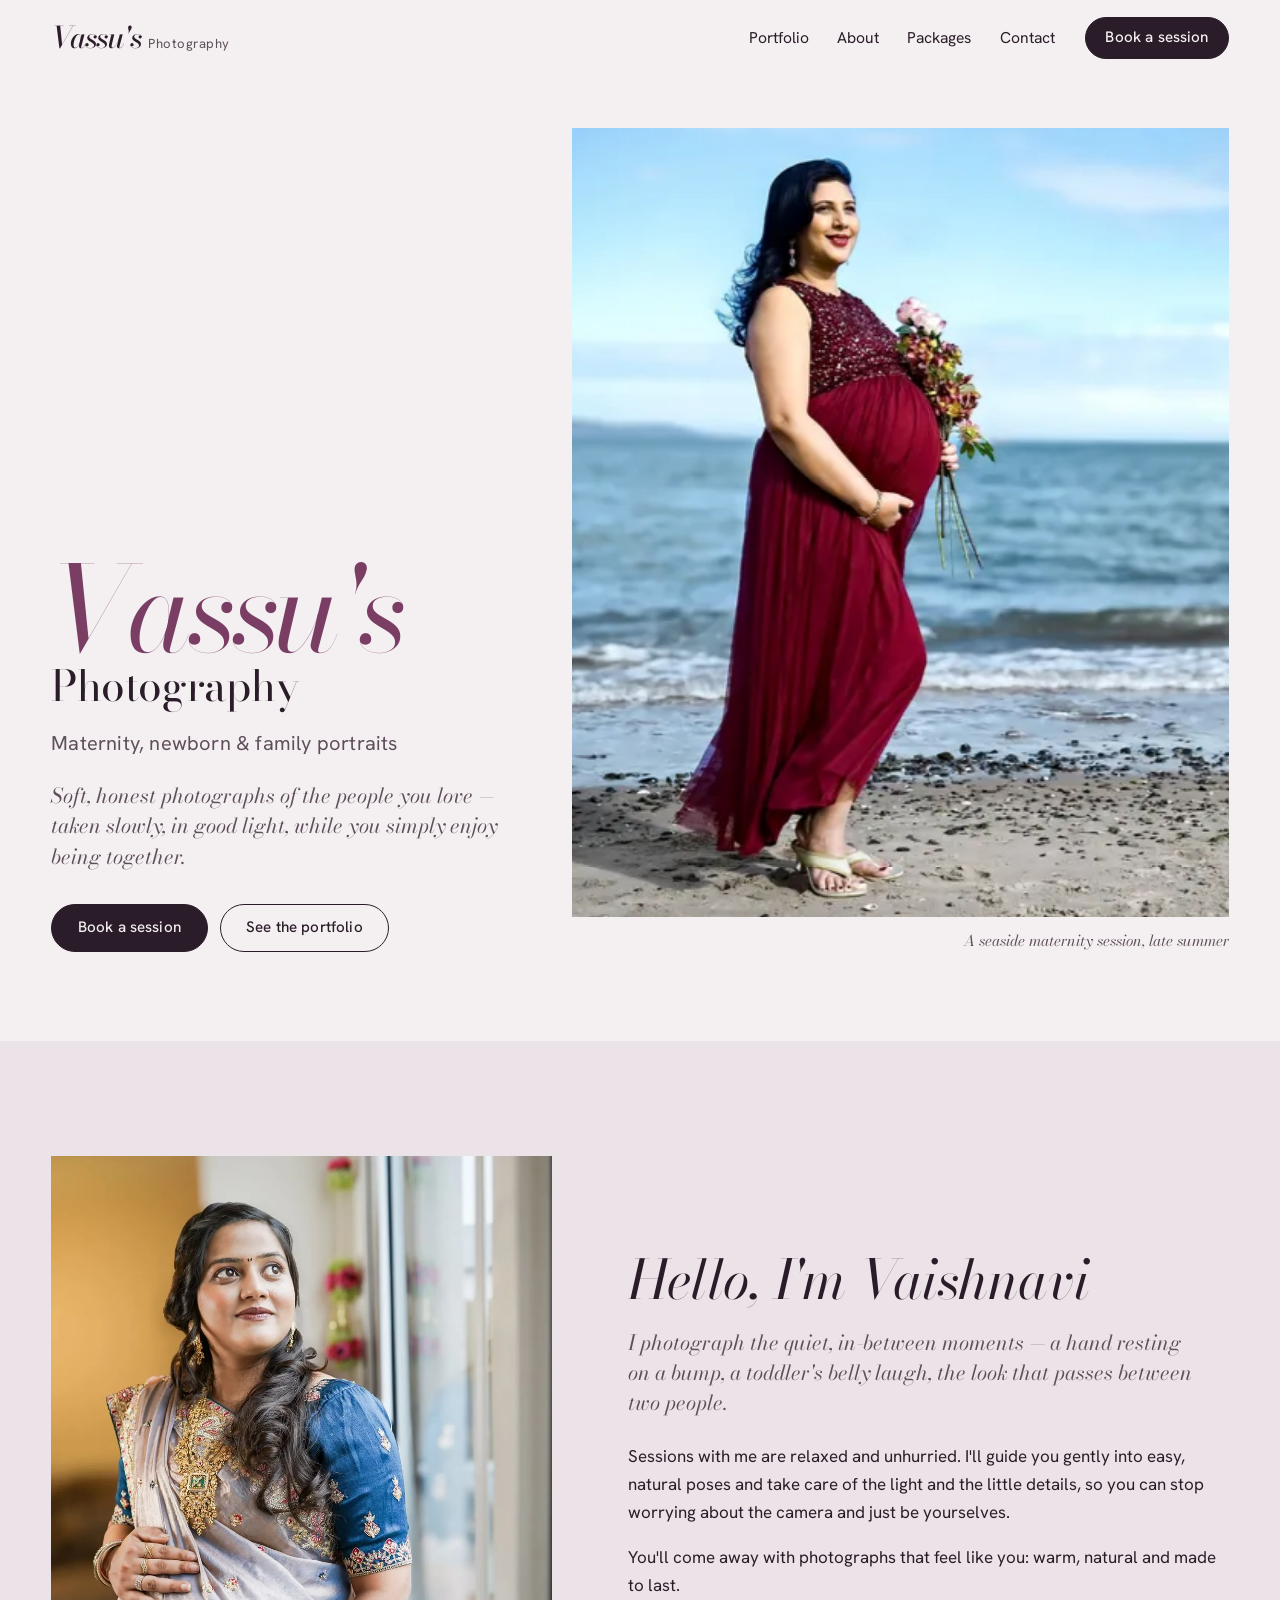
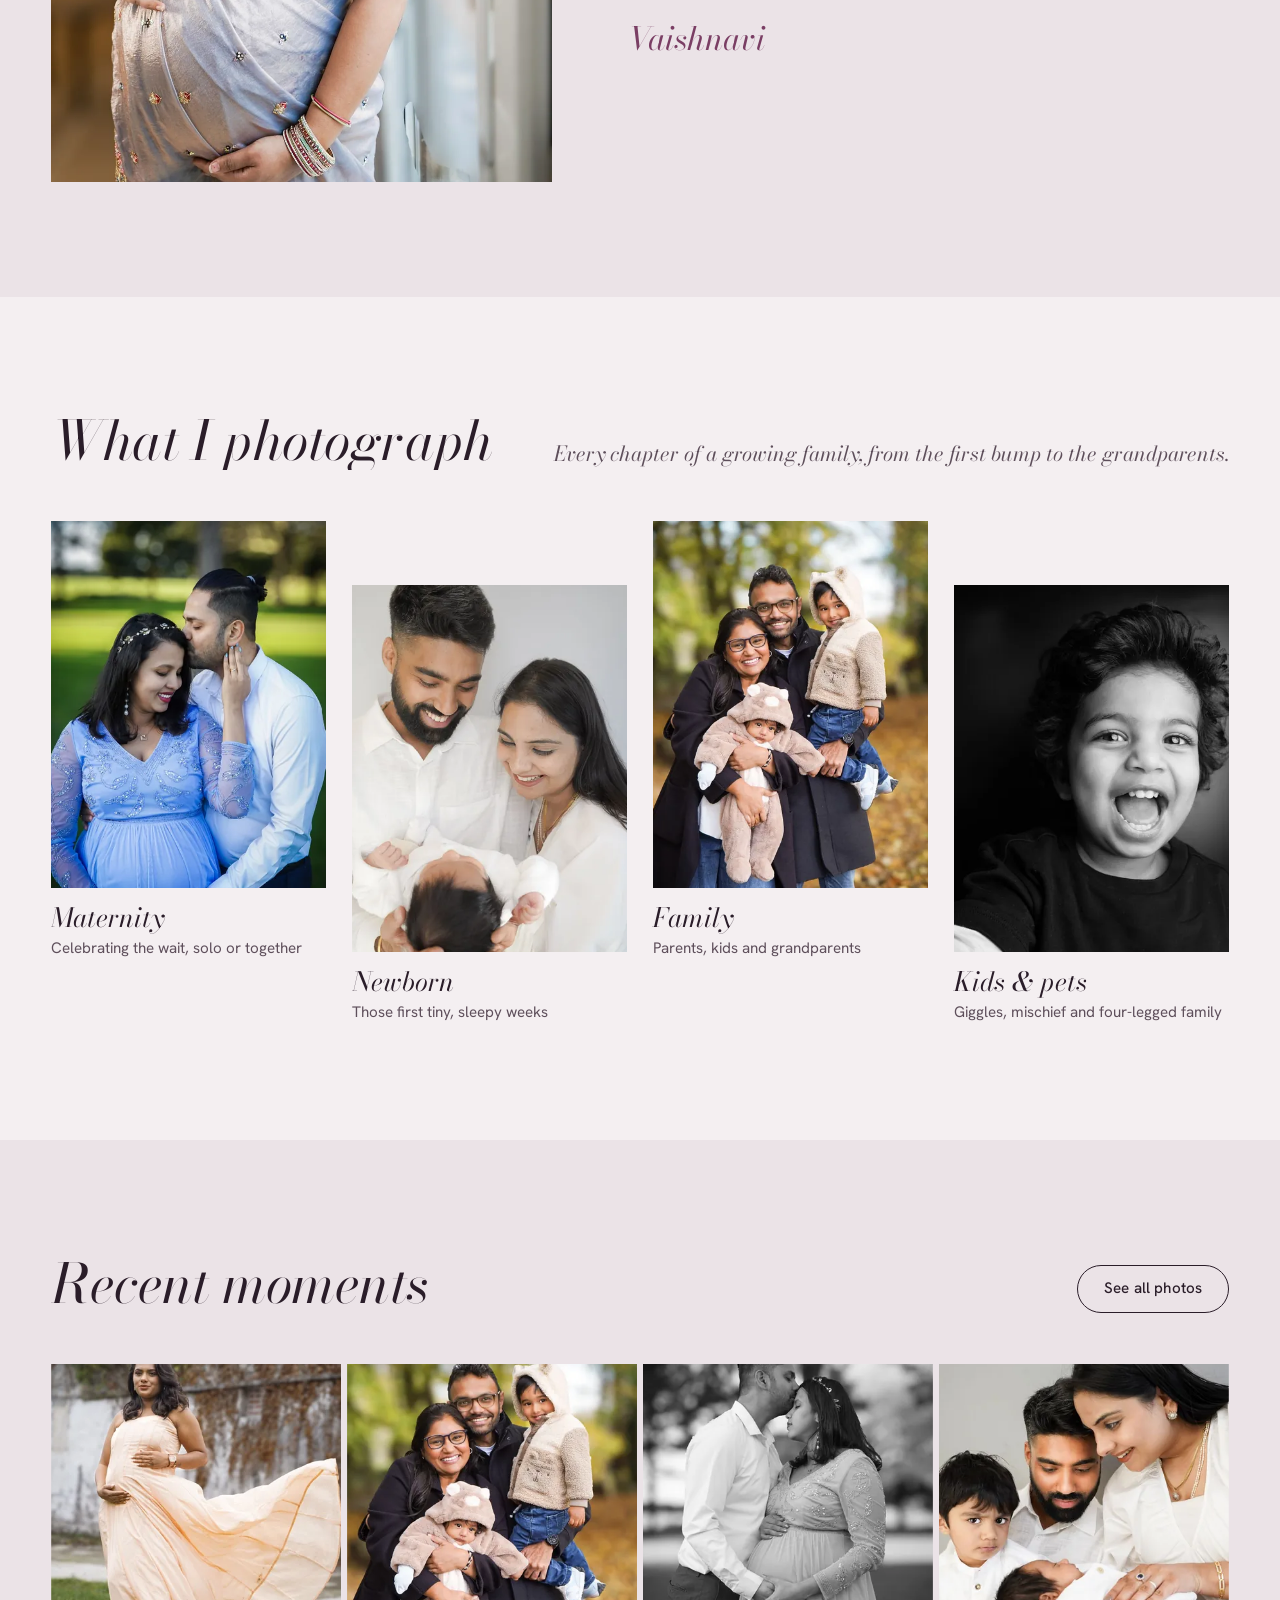
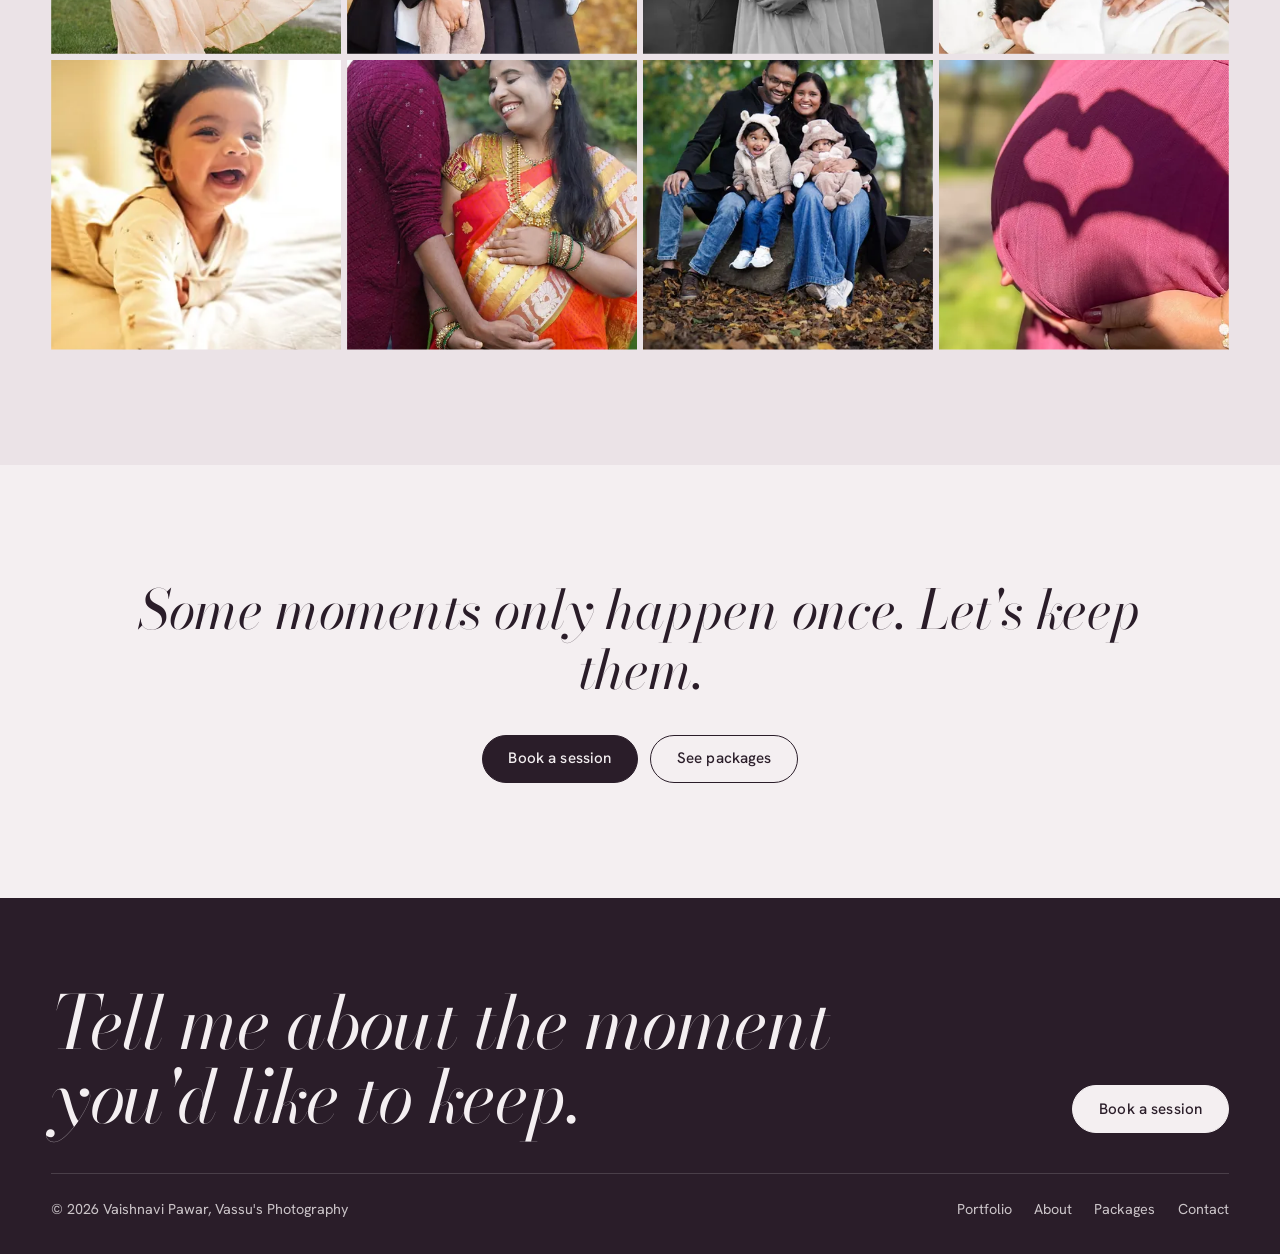
==== commit f83e40ee: "Add landing-page entrance, scroll reveals and portfolio hover effects - Hero: letter-by-letter title" ====
--- a/index.html
+++ b/index.html
@@ -5,7 +5,7 @@
 <meta name="viewport" content="width=device-width, initial-scale=1">
 <title>Vassu's Photography — Maternity, newborn &amp; family photographer</title>
 <meta name="description" content="Vassu's Photography by Vaishnavi Pawar: relaxed, natural maternity, newborn and family photo sessions from €100.">
-<meta name="theme-color" content="#221722">
+<meta name="theme-color" content="#f4eff1">
 <meta property="og:type" content="website">
 <meta property="og:site_name" content="Vassu's Photography">
 <meta property="og:title" content="Vassu's Photography — Maternity, newborn & family photographer">
@@ -15,10 +15,9 @@
 <link rel="icon" href="assets/favicon.svg" type="image/svg+xml">
 <link rel="preload" href="assets/fonts/bodoni-moda-latin-opsz-italic.woff2" as="font" type="font/woff2" crossorigin>
 <link rel="preload" href="assets/fonts/hanken-grotesk-latin-wght-normal.woff2" as="font" type="font/woff2" crossorigin>
-<link rel="preload" as="image" type="image/webp" media="(min-width: 701px)" imagesrcset="assets/img/hero57-1400.webp 1400w, assets/img/hero57-2400.webp 2400w" imagesizes="100vw">
-<link rel="preload" as="image" type="image/webp" media="(max-width: 700px)" imagesrcset="assets/img/hero20-800.webp 800w, assets/img/hero20-1400.webp 1400w" imagesizes="100vw">
+<link rel="preload" as="image" type="image/webp" imagesrcset="assets/img/hero57-800.webp 800w, assets/img/hero57-1400.webp 1400w, assets/img/hero57-2400.webp 2400w" imagesizes="(max-width: 860px) 100vw, 58vw">
 <link rel="stylesheet" href="assets/css/styles.css">
-<script>document.documentElement.classList.add("js")</script>
+<script>(function(d){d.classList.add("js");if(!matchMedia("(prefers-reduced-motion: reduce)").matches&&"IntersectionObserver"in window){d.classList.add("motion");setTimeout(function(){if(!window.__motionReady)d.classList.remove("motion")},3000)}})(document.documentElement)</script>
 <script type="application/ld+json">
 {
   "@context": "https://schema.org",
@@ -27,8 +26,6 @@
   "description": "Maternity, newborn and family photography by Vaishnavi Pawar.",
   "url": "https://vassus-photography.vercel.app/",
   "image": "https://vassus-photography.vercel.app/assets/img/og-image.jpg",
-  "email": "vaishnavi.s.pawar@gmail.com",
-  "sameAs": ["https://www.instagram.com/tales_by_vassu/"],
   "founder": { "@type": "Person", "name": "Vaishnavi Pawar" },
   "priceRange": "€100",
   "makesOffer": [
@@ -38,7 +35,7 @@
 }
 </script>
 </head>
-<body class="is-home">
+<body>
 <a class="skip" href="#main">Skip to content</a>
 
 <header class="site-header">
@@ -58,183 +55,96 @@
 </header>
 
 <main id="main">
-  <!-- Hero: full-screen crossfading slideshow -->
-  <section class="hero" id="hero" aria-label="Featured photographs">
-    <div class="hero__slides">
-      <div class="hero__slide is-active" data-caption="Maternity, by the sea">
-        <picture>
-          <source type="image/webp" media="(max-width: 700px)" srcset="assets/img/hero20-800.webp 800w, assets/img/hero20-1400.webp 1400w" sizes="100vw">
-          <source type="image/webp" srcset="assets/img/hero57-1400.webp 1400w, assets/img/hero57-2400.webp 2400w" sizes="100vw">
-          <img src="assets/img/hero57-960.jpg" width="2400" height="1700" alt="Expecting mother in a burgundy gown holding flowers on a beach" style="object-position:28% 45%" fetchpriority="high">
-        </picture>
-      </div>
-      <div class="hero__slide" data-caption="Family, in the autumn woods">
-        <picture>
-          <source type="image/webp" srcset="assets/img/p16-960.webp 960w, assets/img/p16-1600.webp 1600w" sizes="100vw">
-          <img src="assets/img/p16-960.jpg" width="1600" height="1407" alt="Parents in autumn woods with their two babies in bear hats" style="object-position:50% 40%" loading="lazy">
-        </picture>
-      </div>
-      <div class="hero__slide" data-caption="Maternity, with a big sister">
-        <picture>
-          <source type="image/webp" srcset="assets/img/p55-960.webp 960w, assets/img/p55-1600.webp 1600w" sizes="100vw">
-          <img src="assets/img/p55-960.jpg" width="1600" height="1067" alt="Little girl handing flowers to her expecting mother under a tree" style="object-position:62% 40%" loading="lazy">
-        </picture>
-      </div>
-      <div class="hero__slide" data-caption="A summer walk, just the two of you">
-        <picture>
-          <source type="image/webp" srcset="assets/img/p30-960.webp 960w, assets/img/p30-1600.webp 1600w" sizes="100vw">
-          <img src="assets/img/p30-960.jpg" width="1600" height="1067" alt="Couple strolling along a tree-lined path on a summer day" style="object-position:50% 50%" loading="lazy">
-        </picture>
-      </div>
-    </div>
-
-    <div class="container hero__inner hero__intro">
-      <h1 class="hero__title"><span>Vassu's</span><span class="hero__word">Photography</span></h1>
-      <div class="hero__bottom">
-        <div class="hero__text">
-          <p>Maternity, newborn and family portraits — soft, honest and full of love.</p>
-          <div class="btn-row">
-            <a class="btn btn--light" href="contact.html">Book a session</a>
-            <a class="btn btn--glass" href="portfolio.html">See the portfolio</a>
-          </div>
-        </div>
-        <div class="hero__meta">
-          <p class="hero__caption" aria-live="polite">Maternity, by the sea</p>
-          <div class="hero__dots" role="group" aria-label="Choose photo">
-            <button type="button" aria-label="Photo 1" aria-current="true"></button>
-            <button type="button" aria-label="Photo 2"></button>
-            <button type="button" aria-label="Photo 3"></button>
-            <button type="button" aria-label="Photo 4"></button>
-          </div>
+  <section class="hero container" aria-labelledby="hero-title">
+    <div class="hero__grid">
+      <div class="hero__text">
+        <h1 class="hero__title" id="hero-title"><em><span class="visually-hidden">Vassu's</span><span class="hero__letters" aria-hidden="true"><span style="--i:0">V</span><span style="--i:1">a</span><span style="--i:2">s</span><span style="--i:3">s</span><span style="--i:4">u</span><span style="--i:5">'</span><span style="--i:6">s</span></span></em><span class="hero__word">Photography</span><span class="hero__kind">Maternity, newborn &amp; family portraits</span></h1>
+        <p class="lede">Soft, honest photographs of the people you love — taken slowly, in good light, while you simply enjoy being together.</p>
+        <div class="btn-row">
+          <a class="btn" href="contact.html">Book a session</a>
+          <a class="btn btn--line" href="portfolio.html">See the portfolio</a>
         </div>
       </div>
+      <figure class="hero__print">
+        <picture>
+          <source type="image/webp" srcset="assets/img/hero57-800.webp 800w, assets/img/hero57-1400.webp 1400w, assets/img/hero57-2400.webp 2400w" sizes="(max-width: 860px) 100vw, 58vw">
+          <img src="assets/img/hero57-960.jpg" width="2400" height="1700" alt="Expecting mother in a burgundy gown holding flowers on a beach by the sea" fetchpriority="high">
+        </picture>
+        <figcaption>A seaside maternity session, late summer</figcaption>
+      </figure>
     </div>
-    <span class="scroll-cue" aria-hidden="true"></span>
   </section>
 
-  <!-- Welcome -->
-  <section class="section" aria-labelledby="hello">
-    <div class="container welcome">
-      <div class="collage">
-        <div class="arch reveal-img">
-          <picture>
-            <source type="image/webp" srcset="assets/img/p2-480.webp 480w, assets/img/p2-960.webp 960w, assets/img/p2-972.webp 972w" sizes="(max-width: 860px) 80vw, 45vw">
-            <img src="assets/img/p2-960.jpg" width="972" height="1600" alt="Expecting mother in a lilac saree by a bright window" loading="lazy" decoding="async">
-          </picture>
-        </div>
-        <div class="collage__small reveal">
-          <picture>
-            <source type="image/webp" srcset="assets/img/p48-480.webp 480w, assets/img/p48-960.webp 960w" sizes="(max-width: 860px) 40vw, 22vw">
-            <img src="assets/img/p48-960.jpg" width="1600" height="1200" alt="Baby girl laughing on a bed in warm window light" loading="lazy" decoding="async">
-          </picture>
-        </div>
-        <p class="collage__badge">Sessions from €100</p>
-      </div>
-      <div class="measure reveal">
-        <p class="kicker">Hello, and welcome</p>
-        <h2 id="hello">I'm Vaishnavi, and I photograph the moments in between</h2>
-        <p class="lede" style="margin-block:1.4rem 1.5rem">A hand resting on a bump, a toddler's belly laugh, the look that passes between two people.</p>
-        <p>Sessions with me are relaxed and unhurried. I'll guide you gently into easy, natural poses and take care of the light and the little details, so you can stop worrying about the camera and just be yourselves.</p>
-        <div class="facts">
-          <div><b>€100</b><span>per session</span></div>
-          <div><b>Outdoors</b><span>or in your home</span></div>
-          <div><b>Private</b><span>online gallery</span></div>
-        </div>
-        <p class="signature">Vaishnavi</p>
+  <section class="section section--tint" aria-labelledby="hello">
+    <div class="container split">
+      <picture data-reveal="img">
+        <source type="image/webp" srcset="assets/img/p2-480.webp 480w, assets/img/p2-960.webp 960w, assets/img/p2-972.webp 972w" sizes="(max-width: 760px) 100vw, 42vw">
+        <img src="assets/img/p2-960.jpg" width="972" height="1600" alt="Expecting mother in a lilac saree by a bright window" loading="lazy" decoding="async">
+      </picture>
+      <div class="measure">
+        <h2 id="hello" data-reveal>Hello, I'm Vaishnavi</h2>
+        <p class="lede" style="margin-block:1.2rem 1.5rem" data-reveal>I photograph the quiet, in-between moments — a hand resting on a bump, a toddler's belly laugh, the look that passes between two people.</p>
+        <p data-reveal>Sessions with me are relaxed and unhurried. I'll guide you gently into easy, natural poses and take care of the light and the little details, so you can stop worrying about the camera and just be yourselves.</p>
+        <p data-reveal>You'll come away with photographs that feel like you: warm, natural and made to last.</p>
+        <p class="signature" data-reveal>Vaishnavi</p>
       </div>
     </div>
   </section>
 
-  <!-- What I photograph -->
-  <section class="section section--tint" aria-labelledby="kinds-title">
+  <section class="section" aria-labelledby="kinds-title">
     <div class="container">
-      <div class="section-head reveal">
-        <div><p class="kicker">Sessions</p><h2 id="kinds-title">What I photograph</h2></div>
+      <div class="section-head" data-reveal>
+        <h2 id="kinds-title">What I photograph</h2>
         <p class="lede">Every chapter of a growing family, from the first bump to the grandparents.</p>
       </div>
       <div class="kinds">
-        <a class="kind reveal" href="portfolio.html#maternity">
-          <div class="arch"><picture><source type="image/webp" srcset="assets/img/p53-480.webp 480w, assets/img/p53-960.webp 960w" sizes="(max-width: 900px) 50vw, 25vw"><img src="assets/img/p53-960.jpg" width="1066" height="1600" alt="" loading="lazy" decoding="async"></picture></div>
-          <div class="kind__label"><h3>Maternity</h3><p>Celebrating the wait</p><span class="kind__more">See maternity photos</span></div>
+        <a class="kind" data-reveal href="portfolio.html#maternity">
+          <div class="kind__img"><picture><source type="image/webp" srcset="assets/img/p53-480.webp 480w, assets/img/p53-960.webp 960w" sizes="(max-width: 860px) 50vw, 25vw"><img src="assets/img/p53-960.jpg" width="1066" height="1600" alt="" loading="lazy" decoding="async"></picture></div>
+          <h3>Maternity</h3><p>Celebrating the wait, solo or together</p>
         </a>
-        <a class="kind reveal" href="portfolio.html#newborn">
-          <div class="arch"><picture><source type="image/webp" srcset="assets/img/p40-480.webp 480w, assets/img/p40-960.webp 960w" sizes="(max-width: 900px) 50vw, 25vw"><img src="assets/img/p40-960.jpg" width="1067" height="1600" alt="" loading="lazy" decoding="async"></picture></div>
-          <div class="kind__label"><h3>Newborn</h3><p>Those first sleepy weeks</p><span class="kind__more">See newborn photos</span></div>
+        <a class="kind" data-reveal href="portfolio.html#newborn">
+          <div class="kind__img"><picture><source type="image/webp" srcset="assets/img/p40-480.webp 480w, assets/img/p40-960.webp 960w" sizes="(max-width: 860px) 50vw, 25vw"><img src="assets/img/p40-960.jpg" width="1067" height="1600" alt="" loading="lazy" decoding="async"></picture></div>
+          <h3>Newborn</h3><p>Those first tiny, sleepy weeks</p>
         </a>
-        <a class="kind reveal" href="portfolio.html#family">
-          <div class="arch"><picture><source type="image/webp" srcset="assets/img/p17-480.webp 480w, assets/img/p17-960.webp 960w" sizes="(max-width: 900px) 50vw, 25vw"><img src="assets/img/p17-960.jpg" width="1067" height="1600" alt="" loading="lazy" decoding="async"></picture></div>
-          <div class="kind__label"><h3>Family</h3><p>Parents, kids, grandparents</p><span class="kind__more">See family photos</span></div>
+        <a class="kind" data-reveal href="portfolio.html#family">
+          <div class="kind__img"><picture><source type="image/webp" srcset="assets/img/p17-480.webp 480w, assets/img/p17-960.webp 960w" sizes="(max-width: 860px) 50vw, 25vw"><img src="assets/img/p17-960.jpg" width="1067" height="1600" alt="" loading="lazy" decoding="async"></picture></div>
+          <h3>Family</h3><p>Parents, kids and grandparents</p>
         </a>
-        <a class="kind reveal" href="portfolio.html#kids">
-          <div class="arch"><picture><source type="image/webp" srcset="assets/img/p15-480.webp 480w, assets/img/p15-960.webp 960w" sizes="(max-width: 900px) 50vw, 25vw"><img src="assets/img/p15-960.jpg" width="1206" height="1600" alt="" loading="lazy" decoding="async"></picture></div>
-          <div class="kind__label"><h3>Kids &amp; pets</h3><p>Giggles and four-legged family</p><span class="kind__more">See kids &amp; pets photos</span></div>
+        <a class="kind" data-reveal href="portfolio.html#kids">
+          <div class="kind__img"><picture><source type="image/webp" srcset="assets/img/p15-480.webp 480w, assets/img/p15-960.webp 960w" sizes="(max-width: 860px) 50vw, 25vw"><img src="assets/img/p15-960.jpg" width="1206" height="1600" alt="" loading="lazy" decoding="async"></picture></div>
+          <h3>Kids &amp; pets</h3><p>Giggles, mischief and four-legged family</p>
         </a>
       </div>
     </div>
   </section>
 
-  <!-- Film strip -->
-  <section class="section" style="padding-bottom:clamp(3rem,6vw,5rem)" aria-labelledby="recent-title">
-    <div class="container section-head reveal" style="margin-bottom:1rem">
-      <div><p class="kicker">From recent sessions</p><h2 id="recent-title">Moments I've loved</h2></div>
-      <div class="btn-row"><a class="btn btn--line" href="portfolio.html">See all 58 photos</a><a class="btn insta" href="https://www.instagram.com/tales_by_vassu/" rel="noopener" target="_blank"><svg viewBox="0 0 24 24" aria-hidden="true" fill="none" stroke="currentColor" stroke-width="1.6"><rect x="3" y="3" width="18" height="18" rx="5"/><circle cx="12" cy="12" r="4"/><circle cx="17.5" cy="6.5" r="1" fill="currentColor" stroke="none"/></svg>Follow @tales_by_vassu</a></div>
-    </div>
-    <div class="marquee">
-      <div class="marquee__track" id="marquee">
+  <section class="section section--tint" aria-labelledby="recent-title">
+    <div class="container">
+      <div class="section-head" data-reveal>
+        <h2 id="recent-title">Recent moments</h2>
+        <a class="btn btn--line" href="portfolio.html">See all photos</a>
+      </div>
+      <div class="strip">
 <!-- strip:start -->
-<a class="strip-item" href="portfolio.html#maternity"><picture><source type="image/webp" srcset="assets/img/p8-480.webp 480w, assets/img/p8-960.webp 960w, assets/img/p8-1066.webp 1066w" sizes="(max-width: 760px) 55vw, 320px"><img src="assets/img/p8-960.jpg" width="1066" height="1600" alt="Couple in traditional dress, he kisses her forehead as she holds her bump" loading="lazy" decoding="async"></picture></a>
-<a class="strip-item" href="portfolio.html#family"><picture><source type="image/webp" srcset="assets/img/p17-480.webp 480w, assets/img/p17-960.webp 960w, assets/img/p17-1067.webp 1067w" sizes="(max-width: 760px) 55vw, 320px"><img src="assets/img/p17-960.jpg" width="1067" height="1600" alt="Mother and father holding their two little ones among autumn leaves" loading="lazy" decoding="async"></picture></a>
-<a class="strip-item" href="portfolio.html#maternity"><picture><source type="image/webp" srcset="assets/img/p52-480.webp 480w, assets/img/p52-960.webp 960w, assets/img/p52-1067.webp 1067w" sizes="(max-width: 760px) 55vw, 320px"><img src="assets/img/p52-960.jpg" width="1067" height="1600" alt="Black and white portrait of a husband kissing his wife&#x27;s forehead" loading="lazy" decoding="async"></picture></a>
-<a class="strip-item" href="portfolio.html#newborn"><picture><source type="image/webp" srcset="assets/img/p42-480.webp 480w, assets/img/p42-960.webp 960w, assets/img/p42-1067.webp 1067w" sizes="(max-width: 760px) 55vw, 320px"><img src="assets/img/p42-960.jpg" width="1067" height="1600" alt="Family in white gathered close around a newborn baby" loading="lazy" decoding="async"></picture></a>
-<a class="strip-item" href="portfolio.html#maternity"><picture><source type="image/webp" srcset="assets/img/p19-480.webp 480w, assets/img/p19-960.webp 960w, assets/img/p19-1067.webp 1067w" sizes="(max-width: 760px) 55vw, 320px"><img src="assets/img/p19-960.jpg" width="1067" height="1600" alt="Expecting mother in an ivory off-shoulder gown leaning against a stone wall" loading="lazy" decoding="async"></picture></a>
-<a class="strip-item" href="portfolio.html#family"><picture><source type="image/webp" srcset="assets/img/p24-480.webp 480w, assets/img/p24-960.webp 960w, assets/img/p24-1067.webp 1067w" sizes="(max-width: 760px) 55vw, 320px"><img src="assets/img/p24-960.jpg" width="1067" height="1600" alt="Father lifting his giggling toddler at home" loading="lazy" decoding="async"></picture></a>
-<a class="strip-item" href="portfolio.html#maternity"><picture><source type="image/webp" srcset="assets/img/p46-480.webp 480w, assets/img/p46-960.webp 960w, assets/img/p46-1200.webp 1200w" sizes="(max-width: 760px) 55vw, 320px"><img src="assets/img/p46-960.jpg" width="1200" height="1600" alt="Heart-shaped shadow made by hands on a baby bump in a pink dress" loading="lazy" decoding="async"></picture></a>
-<a class="strip-item" href="portfolio.html#maternity"><picture><source type="image/webp" srcset="assets/img/p13-480.webp 480w, assets/img/p13-960.webp 960w, assets/img/p13-1036.webp 1036w" sizes="(max-width: 760px) 55vw, 320px"><img src="assets/img/p13-960.jpg" width="1036" height="1600" alt="Husband kneeling to kiss his wife&#x27;s bump in a garden" loading="lazy" decoding="async"></picture></a>
-<a class="strip-item" href="portfolio.html#kids"><picture><source type="image/webp" srcset="assets/img/p49-480.webp 480w, assets/img/p49-960.webp 960w, assets/img/p49-1600.webp 1600w" sizes="(max-width: 760px) 55vw, 320px"><img src="assets/img/p49-960.jpg" width="1600" height="1196" alt="Black and white portrait of a baby in a striped bear hoodie" loading="lazy" decoding="async"></picture></a>
-<a class="strip-item" href="portfolio.html#maternity"><picture><source type="image/webp" srcset="assets/img/p27-480.webp 480w, assets/img/p27-960.webp 960w, assets/img/p27-1067.webp 1067w" sizes="(max-width: 760px) 55vw, 320px"><img src="assets/img/p27-960.jpg" width="1067" height="1600" alt="Smiling expecting mother in black holding up a strip of scan photos" loading="lazy" decoding="async"></picture></a>
-<a class="strip-item" href="portfolio.html#newborn"><picture><source type="image/webp" srcset="assets/img/p43-480.webp 480w, assets/img/p43-960.webp 960w, assets/img/p43-1067.webp 1067w" sizes="(max-width: 760px) 55vw, 320px"><img src="assets/img/p43-960.jpg" width="1067" height="1600" alt="Black and white portrait of parents and big sister welcoming a newborn" loading="lazy" decoding="async"></picture></a>
-<a class="strip-item" href="portfolio.html#kids"><picture><source type="image/webp" srcset="assets/img/p5-480.webp 480w, assets/img/p5-960.webp 960w, assets/img/p5-1067.webp 1067w" sizes="(max-width: 760px) 55vw, 320px"><img src="assets/img/p5-960.jpg" width="1067" height="1600" alt="Curly-haired dog in a bandana leaping in the autumn grass" loading="lazy" decoding="async"></picture></a>
-<a class="strip-item" href="portfolio.html#maternity"><picture><source type="image/webp" srcset="assets/img/p37-480.webp 480w, assets/img/p37-960.webp 960w, assets/img/p37-1067.webp 1067w" sizes="(max-width: 760px) 55vw, 320px"><img src="assets/img/p37-960.jpg" width="1067" height="1600" alt="Couple laughing together, she wears a mum-to-be sash" loading="lazy" decoding="async"></picture></a>
-<a class="strip-item" href="portfolio.html#family"><picture><source type="image/webp" srcset="assets/img/p25-480.webp 480w, assets/img/p25-960.webp 960w, assets/img/p25-1067.webp 1067w" sizes="(max-width: 760px) 55vw, 320px"><img src="assets/img/p25-960.jpg" width="1067" height="1600" alt="Mother kissing her baby boy on a blue sofa" loading="lazy" decoding="async"></picture></a>
+<a class="strip-item" href="portfolio.html#maternity"><picture><source type="image/webp" srcset="assets/img/p20-480.webp 480w, assets/img/p20-960.webp 960w, assets/img/p20-1067.webp 1067w" sizes="(max-width: 760px) 50vw, 25vw"><img src="assets/img/p20-960.jpg" width="1067" height="1600" alt="Expecting mother in a flowing peach gown, the skirt caught mid-swirl" loading="lazy" decoding="async"></picture></a>
+<a class="strip-item" href="portfolio.html#family"><picture><source type="image/webp" srcset="assets/img/p17-480.webp 480w, assets/img/p17-960.webp 960w, assets/img/p17-1067.webp 1067w" sizes="(max-width: 760px) 50vw, 25vw"><img src="assets/img/p17-960.jpg" width="1067" height="1600" alt="Mother and father holding their two little ones among autumn leaves" loading="lazy" decoding="async"></picture></a>
+<a class="strip-item" href="portfolio.html#maternity"><picture><source type="image/webp" srcset="assets/img/p52-480.webp 480w, assets/img/p52-960.webp 960w, assets/img/p52-1067.webp 1067w" sizes="(max-width: 760px) 50vw, 25vw"><img src="assets/img/p52-960.jpg" width="1067" height="1600" alt="Black and white portrait of a husband kissing his wife&#x27;s forehead" loading="lazy" decoding="async"></picture></a>
+<a class="strip-item" href="portfolio.html#newborn"><picture><source type="image/webp" srcset="assets/img/p42-480.webp 480w, assets/img/p42-960.webp 960w, assets/img/p42-1067.webp 1067w" sizes="(max-width: 760px) 50vw, 25vw"><img src="assets/img/p42-960.jpg" width="1067" height="1600" alt="Family in white gathered close around a newborn baby" loading="lazy" decoding="async"></picture></a>
+<a class="strip-item" href="portfolio.html#kids"><picture><source type="image/webp" srcset="assets/img/p48-480.webp 480w, assets/img/p48-960.webp 960w, assets/img/p48-1600.webp 1600w" sizes="(max-width: 760px) 50vw, 25vw"><img src="assets/img/p48-960.jpg" width="1600" height="1200" alt="Baby girl laughing on a bed in warm window light" loading="lazy" decoding="async"></picture></a>
+<a class="strip-item" href="portfolio.html#maternity"><picture><source type="image/webp" srcset="assets/img/p8-480.webp 480w, assets/img/p8-960.webp 960w, assets/img/p8-1066.webp 1066w" sizes="(max-width: 760px) 50vw, 25vw"><img src="assets/img/p8-960.jpg" width="1066" height="1600" alt="Couple in traditional dress, he kisses her forehead as she holds her bump" loading="lazy" decoding="async"></picture></a>
+<a class="strip-item" href="portfolio.html#family"><picture><source type="image/webp" srcset="assets/img/p16-480.webp 480w, assets/img/p16-960.webp 960w, assets/img/p16-1600.webp 1600w" sizes="(max-width: 760px) 50vw, 25vw"><img src="assets/img/p16-960.jpg" width="1600" height="1407" alt="Parents sitting on a log in autumn woods with their two babies in bear hats" loading="lazy" decoding="async"></picture></a>
+<a class="strip-item" href="portfolio.html#maternity"><picture><source type="image/webp" srcset="assets/img/p46-480.webp 480w, assets/img/p46-960.webp 960w, assets/img/p46-1200.webp 1200w" sizes="(max-width: 760px) 50vw, 25vw"><img src="assets/img/p46-960.jpg" width="1200" height="1600" alt="Heart-shaped shadow made by hands on a baby bump in a pink dress" loading="lazy" decoding="async"></picture></a>
 <!-- strip:end -->
       </div>
     </div>
   </section>
 
-  <!-- Experience -->
-  <section class="section section--night" aria-labelledby="exp-title">
-    <div class="container experience">
-      <div class="arch reveal-img">
-        <picture>
-          <source type="image/webp" srcset="assets/img/p20-480.webp 480w, assets/img/p20-960.webp 960w, assets/img/p20-1067.webp 1067w" sizes="(max-width: 900px) 90vw, 38vw">
-          <img src="assets/img/p20-960.jpg" width="1067" height="1600" alt="Expecting mother in a flowing peach gown, the skirt caught mid-swirl" loading="lazy" decoding="async">
-        </picture>
-      </div>
-      <div class="reveal">
-        <p class="kicker">The experience</p>
-        <h2 id="exp-title">Easy from the first message to the final gallery</h2>
-        <ol class="steps">
-          <li><h3>Get in touch</h3><p>Tell me your dates and the session you'd like.</p></li>
-          <li><h3>Plan together</h3><p>We pick a spot with lovely light, and I share outfit ideas.</p></li>
-          <li><h3>Your session</h3><p>Unhurried, gently guided, with breaks for little ones.</p></li>
-          <li><h3>Your gallery</h3><p>Edited photos in a private online gallery to download and share.</p></li>
-        </ol>
-        <div class="btn-row"><a class="btn btn--light" href="packages.html">See packages</a></div>
-      </div>
-    </div>
-  </section>
-
-  <!-- Full-bleed invitation -->
-  <section class="feature" aria-label="Book a session">
-    <picture>
-      <source type="image/webp" srcset="assets/img/p21-960.webp 960w, assets/img/p21-1130.webp 1130w" sizes="100vw">
-      <img src="assets/img/p21-960.jpg" width="1130" height="1600" alt="" loading="lazy" decoding="async" data-parallax style="object-position:50% 35%">
-    </picture>
-    <div class="container reveal">
-      <blockquote>Some moments only happen once. Let's keep them.</blockquote>
-      <div class="btn-row">
-        <a class="btn btn--light" href="contact.html">Book a session</a>
-        <a class="btn btn--glass" href="packages.html">See packages</a>
+  <section class="section invite" aria-label="Book a session">
+    <div class="container">
+      <blockquote data-reveal>Some moments only happen once. Let's keep them.</blockquote>
+      <div class="btn-row" data-reveal>
+        <a class="btn" href="contact.html">Book a session</a>
+        <a class="btn btn--line" href="packages.html">See packages</a>
       </div>
     </div>
   </section>
@@ -246,7 +156,6 @@
       <p class="site-footer__big">Tell me about the moment you'd like to keep.</p>
       <a class="btn" href="contact.html">Book a session</a>
     </div>
-    <p class="site-footer__mark" aria-hidden="true">Vassu's</p>
     <div class="site-footer__bottom">
       <span>© <span data-year>2026</span> Vaishnavi Pawar, Vassu's Photography</span>
       <ul>
@@ -254,8 +163,6 @@
         <li><a href="about.html">About</a></li>
         <li><a href="packages.html">Packages</a></li>
         <li><a href="contact.html">Contact</a></li>
-        <li><a href="mailto:vaishnavi.s.pawar@gmail.com">Email</a></li>
-        <li><a class="insta" href="https://www.instagram.com/tales_by_vassu/" rel="noopener" target="_blank"><svg viewBox="0 0 24 24" aria-hidden="true" fill="none" stroke="currentColor" stroke-width="1.6"><rect x="3" y="3" width="18" height="18" rx="5"/><circle cx="12" cy="12" r="4"/><circle cx="17.5" cy="6.5" r="1" fill="currentColor" stroke="none"/></svg>Instagram</a></li>
       </ul>
     </div>
   </div>
--- a/assets/css/styles.css
+++ b/assets/css/styles.css
@@ -1,8 +1,8 @@
 /* ==========================================================================
-   Vassu's Photography — stylesheet v2
-   Idea: a keepsake album brought to life. Lilac-linen paper, aubergine ink,
-   plum from the sarees and gowns. The arch — a soft, sheltering shape — is the
-   recurring frame for photographs. Bodoni Moda italic carries the voice.
+   Vassu's Photography — stylesheet
+   Idea: a keepsake album. Lilac-linen paper, aubergine ink, plum from the
+   sarees and gowns, sage from Irish parks. Bodoni Moda italic carries the
+   personality; Hanken Grotesk does the quiet work.
    ========================================================================== */
 
 /* Self-hosted fonts (SIL Open Font License) — no third-party requests, GDPR-friendly */
@@ -21,34 +21,30 @@
 
 :root {
   --paper: #f4eff1;
-  --paper-2: #ebe2e7;
+  --paper-2: #ebe3e7;
   --ink: #2a1d29;
   --ink-soft: #5e4f5b;
   --plum: #7a3e64;
   --plum-deep: #5c2b4b;
-  --blush: #e7c9d8;
   --sage: #7f907b;
   --mist: #ded4da;
-  --night: #221722;
   --white: #fff;
 
   --serif: "Bodoni Moda", "Didot", "Bodoni 72", Georgia, serif;
   --sans: "Hanken Grotesk", system-ui, -apple-system, "Segoe UI", sans-serif;
 
-  --step--1: .875rem;
+  /* type scale (1.25 minor third-ish, fluid at the top) */
+  --step--1: 0.875rem;
   --step-0: 1.0625rem;
   --step-1: 1.3rem;
   --step-2: clamp(1.6rem, 1.2rem + 1.4vw, 2.1rem);
-  --step-3: clamp(2.4rem, 1.5rem + 3vw, 4rem);
-  --step-4: clamp(4rem, 1.5rem + 10vw, 11rem);
+  --step-3: clamp(2.2rem, 1.5rem + 2.6vw, 3.4rem);
+  --step-4: clamp(3.4rem, 1.8rem + 7vw, 8.5rem);
 
   --gutter: clamp(1.15rem, 4vw, 3.5rem);
-  --max: 1320px;
-  --header-h: 80px;
-  --arch: 999px 999px 0 0;
-  --radius: 18px;
+  --max: 1280px;
+  --header-h: 76px;
   --ease: cubic-bezier(.2, .7, .1, 1);
-  --shadow: 0 30px 60px -30px rgba(42, 29, 41, .45);
 }
 
 @media (prefers-color-scheme: dark) {
@@ -59,11 +55,8 @@
     --ink-soft: #bdaeb8;
     --plum: #d99cc2;
     --plum-deep: #ebb7d6;
-    --blush: #4a3045;
     --sage: #a5b5a1;
     --mist: #3c2f3a;
-    --night: #120c11;
-    --shadow: 0 30px 60px -30px rgba(0, 0, 0, .7);
   }
 }
 
@@ -71,9 +64,12 @@
 *, *::before, *::after { box-sizing: border-box; }
 html { -webkit-text-size-adjust: 100%; scroll-padding-top: calc(var(--header-h) + 12px); }
 body {
-  margin: 0; background: var(--paper); color: var(--ink);
+  margin: 0;
+  background: var(--paper);
+  color: var(--ink);
   font: 400 var(--step-0)/1.65 var(--sans);
-  -webkit-font-smoothing: antialiased; overflow-x: clip;
+  -webkit-font-smoothing: antialiased;
+  overflow-x: clip;
 }
 img { display: block; max-width: 100%; height: auto; }
 picture { display: block; }
@@ -83,399 +79,423 @@
 ::selection { background: var(--plum); color: var(--paper); }
 
 h1, h2, h3 { font-family: var(--serif); font-weight: 400; line-height: 1.05; margin: 0; text-wrap: balance; }
-h2 { font-size: var(--step-3); font-style: italic; letter-spacing: -.02em; }
+h2 { font-size: var(--step-3); font-style: italic; letter-spacing: -.01em; }
 h3 { font-size: var(--step-2); }
 p { margin: 0 0 1em; text-wrap: pretty; }
 
-.skip { position: absolute; left: 1rem; top: -100px; z-index: 100; background: var(--ink); color: var(--paper); padding: .7rem 1rem; }
+.skip {
+  position: absolute; left: 1rem; top: -100px; z-index: 100;
+  background: var(--ink); color: var(--paper); padding: .7rem 1rem;
+}
 .skip:focus { top: 1rem; }
-.visually-hidden { position: absolute !important; width: 1px; height: 1px; overflow: hidden; clip: rect(0 0 0 0); white-space: nowrap; }
+.visually-hidden {
+  position: absolute !important; width: 1px; height: 1px; overflow: hidden;
+  clip: rect(0 0 0 0); white-space: nowrap;
+}
 
 .container { width: min(100% - 2 * var(--gutter), var(--max)); margin-inline: auto; }
-.section { padding-block: clamp(4.5rem, 10vw, 9rem); }
+.section { padding-block: clamp(4rem, 9vw, 8rem); }
 .section--tint { background: var(--paper-2); }
-.section--night { background: var(--night); color: #f1e8ee; }
-.section--night .lede { color: #cdbec8; }
 .lede { font: italic 400 var(--step-1)/1.45 var(--serif); color: var(--ink-soft); max-width: 34em; }
 .measure { max-width: 62ch; }
-.kicker { font: italic 400 1.15rem/1.2 var(--serif); color: var(--plum); margin-bottom: .9rem; }
-.section--night .kicker { color: var(--blush); }
 
 /* ---------- buttons ---------- */
 .btn {
-  position: relative; display: inline-flex; align-items: center; justify-content: center; gap: .6em;
-  min-height: 3.2rem; padding: 0 1.75rem; overflow: hidden;
+  display: inline-flex; align-items: center; justify-content: center; gap: .5em;
+  min-height: 3rem; padding: 0 1.6rem;
   border: 1px solid var(--ink); border-radius: 999px;
   background: var(--ink); color: var(--paper);
   font: 500 .95rem/1 var(--sans); letter-spacing: .01em;
   text-decoration: none; cursor: pointer;
-  transition: background-color .3s, color .3s, border-color .3s, transform .3s var(--ease), box-shadow .3s;
-}
-.btn:hover { background: var(--plum); border-color: var(--plum); color: var(--white); transform: translateY(-2px); box-shadow: 0 14px 30px -14px var(--plum); }
+  transition: background-color .2s, color .2s, border-color .2s;
+}
+.btn:hover { background: var(--plum-deep); border-color: var(--plum-deep); color: var(--white); }
 .btn--line { background: transparent; color: var(--ink); }
-.btn--line:hover { background: var(--ink); color: var(--paper); border-color: var(--ink); box-shadow: none; }
-.btn--light { background: var(--white); color: #2a1d29; border-color: var(--white); }
-.btn--light:hover { background: var(--blush); border-color: var(--blush); color: #2a1d29; }
-.btn--glass { background: rgba(255,255,255,.12); color: var(--white); border-color: rgba(255,255,255,.6); backdrop-filter: blur(6px); -webkit-backdrop-filter: blur(6px); }
-.btn--glass:hover { background: var(--white); color: #2a1d29; border-color: var(--white); box-shadow: none; }
+.btn--line:hover { background: var(--ink); color: var(--paper); border-color: var(--ink); }
 .btn-row { display: flex; flex-wrap: wrap; gap: .75rem; }
 
 /* ---------- header ---------- */
-.site-header { position: sticky; top: 0; z-index: 30; color: var(--ink); transition: color .35s; }
+.site-header {
+  position: sticky; top: 0; z-index: 30;
+  border-bottom: 1px solid transparent;
+  transition: border-color .3s;
+}
+/* blur lives on a pseudo-element: backdrop-filter on the header itself would
+   trap the fixed-position mobile menu inside the header box */
 .site-header::before {
   content: ""; position: absolute; inset: 0; z-index: -1;
-  background: color-mix(in srgb, var(--paper) 88%, transparent);
-  -webkit-backdrop-filter: blur(14px) saturate(1.2); backdrop-filter: blur(14px) saturate(1.2);
-  box-shadow: 0 1px 0 transparent; transition: opacity .35s, box-shadow .35s;
-}
-.site-header.is-scrolled::before { box-shadow: 0 1px 0 var(--mist); }
-.site-header .container { display: flex; align-items: center; justify-content: space-between; gap: 1.5rem; min-height: var(--header-h); }
-
-/* home: header floats over the hero until you scroll */
-.is-home .site-header { position: fixed; inset: 0 0 auto; color: var(--white); }
-.is-home .site-header::before { opacity: 0; }
-.is-home .site-header.is-scrolled { color: var(--ink); }
-.is-home .site-header.is-scrolled::before { opacity: 1; }
-.is-home .site-header:not(.is-scrolled) .nav > .btn { background: var(--white); color: #2a1d29; border-color: var(--white); }
-
-.wordmark { display: inline-flex; align-items: baseline; gap: .45rem; text-decoration: none; color: inherit; }
-.wordmark:hover { color: inherit; }
-.wordmark__name { font: italic 500 1.95rem/1 var(--serif); letter-spacing: -.02em; }
-.wordmark__sub { font: 400 .82rem/1 var(--sans); opacity: .75; letter-spacing: .04em; }
+  background: color-mix(in srgb, var(--paper) 92%, transparent);
+  -webkit-backdrop-filter: blur(10px); backdrop-filter: blur(10px);
+}
+.site-header.is-scrolled { border-color: var(--mist); }
+.site-header .container {
+  display: flex; align-items: center; justify-content: space-between; gap: 1.5rem;
+  min-height: var(--header-h);
+}
+.wordmark { display: inline-flex; align-items: baseline; gap: .45rem; text-decoration: none; color: var(--ink); }
+.wordmark:hover { color: var(--ink); }
+.wordmark__name { font: italic 500 1.85rem/1 var(--serif); letter-spacing: -.02em; }
+.wordmark__sub { font: 400 .82rem/1 var(--sans); color: var(--ink-soft); letter-spacing: .04em; }
 
 .nav { display: flex; align-items: center; gap: clamp(1rem, 2.4vw, 2.2rem); }
 .nav__list { display: flex; gap: clamp(1rem, 2.2vw, 2rem); list-style: none; margin: 0; padding: 0; }
 .nav__list a {
   display: inline-block; padding: .6rem 0; text-decoration: none; font-size: .98rem;
   background: linear-gradient(currentColor 0 0) 0 100% / 0 1px no-repeat;
-  transition: background-size .35s var(--ease);
-}
-.nav__list a:hover, .nav__list a[aria-current="page"] { background-size: 100% 1px; color: inherit; }
-.nav .btn { min-height: 2.7rem; padding: 0 1.3rem; }
-
-.menu-toggle { display: none; width: 48px; height: 48px; margin-right: -10px; background: none; border: 0; color: inherit; cursor: pointer; }
+  transition: background-size .3s var(--ease);
+}
+.nav__list a:hover, .nav__list a[aria-current="page"] { background-size: 100% 1px; color: var(--ink); }
+.nav__list a[aria-current="page"] { color: var(--plum); }
+.nav .btn { min-height: 2.6rem; padding: 0 1.2rem; }
+
+.menu-toggle {
+  display: none; width: 48px; height: 48px; margin-right: -10px;
+  background: none; border: 0; color: var(--ink); cursor: pointer;
+}
 .menu-toggle span { display: block; width: 24px; height: 1.5px; margin: 6px auto; background: currentColor; transition: transform .3s var(--ease), opacity .2s; }
 .menu-open .menu-toggle span:nth-child(1) { transform: translateY(7.5px) rotate(45deg); }
 .menu-open .menu-toggle span:nth-child(2) { opacity: 0; }
 .menu-open .menu-toggle span:nth-child(3) { transform: translateY(-7.5px) rotate(-45deg); }
 
-@media (max-width: 900px) {
+@media (max-width: 860px) {
   .menu-toggle { display: block; position: relative; z-index: 2; }
   .nav {
-    position: fixed; inset: 0; z-index: 1; flex-direction: column; justify-content: center; gap: 2rem;
-    background: var(--paper); color: var(--ink);
-    opacity: 0; visibility: hidden; transition: opacity .35s, visibility .35s;
+    position: fixed; inset: 0; z-index: 1;
+    flex-direction: column; justify-content: center; gap: 2rem;
+    background: var(--paper);
+    opacity: 0; visibility: hidden; transition: opacity .3s, visibility .3s;
   }
   .menu-open .nav { opacity: 1; visibility: visible; }
   .menu-open { overflow: hidden; }
-  .menu-open .site-header { color: var(--ink); }
   .nav__list { flex-direction: column; align-items: center; gap: .4rem; }
-  .nav__list a { font: italic 400 2.4rem/1.2 var(--serif); }
-  .is-home .site-header:not(.is-scrolled) .nav > .btn { background: var(--ink); color: var(--paper); border-color: var(--ink); }
-}
-
-/* ---------- hero slideshow ---------- */
-.hero {
-  position: relative; height: 100svh; min-height: 620px; overflow: hidden;
-  color: var(--white); background: #2a1d29; isolation: isolate;
-}
-.hero__slides { position: absolute; inset: 0; z-index: -2; }
-.hero__slide { position: absolute; inset: 0; opacity: 0; transition: opacity 1.6s ease; }
-.hero__slide.is-active { opacity: 1; }
-.hero__slide picture { height: 100%; }
-.hero__slide img { width: 100%; height: 100%; object-fit: cover; transform: scale(1.08); }
-.hero__slide.is-active img { animation: drift 9s linear both; }
-@keyframes drift { from { transform: scale(1.12); } to { transform: scale(1.02); } }
-.hero::after {
-  content: ""; position: absolute; inset: 0; z-index: -1;
-  background:
-    linear-gradient(180deg, rgba(20,12,19,.5) 0%, rgba(20,12,19,0) 22%),
-    linear-gradient(0deg, rgba(20,12,19,.78) 0%, rgba(20,12,19,.25) 42%, rgba(20,12,19,0) 65%);
-}
-.hero__inner {
-  height: 100%; display: grid; align-content: end;
-  padding-bottom: clamp(2.5rem, 7vh, 5rem);
-}
-.hero__title { font-size: var(--step-4); line-height: .82; letter-spacing: -.045em; font-style: italic; margin-left: -.05em; }
-.hero__title span { display: block; }
+  .nav__list a { font: italic 400 2.2rem/1.2 var(--serif); }
+}
+
+/* ---------- hero (the one bold move) ---------- */
+.hero { padding-block: clamp(1.5rem, 4vw, 3.5rem) clamp(3rem, 7vw, 6rem); }
+.hero__grid {
+  display: grid; grid-template-columns: minmax(0, 5fr) minmax(0, 7fr);
+  gap: clamp(1.5rem, 4vw, 4rem); align-items: end;
+}
+.hero__title { font-size: var(--step-4); line-height: .9; letter-spacing: -.035em; margin-bottom: 1.6rem; }
+.hero__title em { display: block; font-style: italic; font-weight: 400; color: var(--plum); margin-left: -.04em; }
 .hero__title .hero__word {
-  font: 400 clamp(1rem, .7rem + 1.1vw, 1.6rem)/1.2 var(--sans); font-style: normal;
-  letter-spacing: .32em; margin: 1.2rem 0 0 .25em; opacity: .92;
-}
-.hero__bottom { display: flex; flex-wrap: wrap; align-items: end; justify-content: space-between; gap: 2rem; margin-top: clamp(1.75rem, 4vh, 2.75rem); }
-.hero__text { max-width: 31rem; }
-.hero__text p { font: italic 400 clamp(1.15rem, 1rem + .6vw, 1.45rem)/1.45 var(--serif); margin-bottom: 1.6rem; }
-.hero__meta { display: grid; justify-items: end; gap: .9rem; text-align: right; }
-.hero__caption { font: italic .98rem var(--serif); opacity: .85; min-height: 1.5em; transition: opacity .6s; }
-.hero__dots { display: flex; gap: .5rem; }
-.hero__dots button {
-  width: 44px; height: 24px; padding: 0; border: 0; background: none; cursor: pointer; position: relative;
-}
-.hero__dots button::before { content: ""; position: absolute; left: 0; right: 0; top: 50%; height: 2px; background: rgba(255,255,255,.35); }
-.hero__dots button::after { content: ""; position: absolute; left: 0; top: 50%; height: 2px; width: 0; background: var(--white); }
-.hero__dots button[aria-current="true"]::after { animation: progress 7s linear forwards; }
-.hero.is-paused .hero__dots button[aria-current="true"]::after { animation: none; width: 100%; }
-@keyframes progress { to { width: 100%; } }
-.hero__intro > * { animation: rise 1.1s var(--ease) both; }
-.hero__intro > *:nth-child(2) { animation-delay: .15s; }
-.hero__intro > *:nth-child(3) { animation-delay: .3s; }
-@keyframes rise { from { opacity: 0; transform: translateY(28px); } }
-.scroll-cue {
-  position: absolute; left: 50%; bottom: 1.3rem; translate: -50% 0; width: 1px; height: 46px;
-  background: linear-gradient(rgba(255,255,255,0), rgba(255,255,255,.8)); overflow: hidden;
-}
-@media (max-width: 700px) {
-  .hero__meta { justify-items: start; text-align: left; }
-  .scroll-cue { display: none; }
-}
-
-/* ---------- arch frames ---------- */
-.arch { border-radius: var(--arch); overflow: hidden; }
-.arch picture, .collage__small picture { height: 100%; }
-.arch img { width: 100%; height: 100%; object-fit: cover; }
-
-/* ---------- welcome ---------- */
-.welcome { display: grid; grid-template-columns: minmax(0, 6fr) minmax(0, 5fr); gap: clamp(2.5rem, 7vw, 7rem); align-items: center; }
-.collage { position: relative; padding: 0 12% 18% 0; }
-.collage .arch { aspect-ratio: 4 / 5.2; box-shadow: var(--shadow); }
-.collage__small {
-  position: absolute; right: 0; bottom: 0; width: 46%; aspect-ratio: 3 / 4;
-  border-radius: var(--radius); overflow: hidden; border: 8px solid var(--paper); box-shadow: var(--shadow);
-}
-.collage__small img { width: 100%; height: 100%; object-fit: cover; }
-.collage__badge {
-  position: absolute; left: -1.25rem; top: 12%; width: 120px; height: 120px; border-radius: 50%;
-  display: grid; place-items: center; text-align: center; padding: 1rem;
-  background: var(--plum); color: var(--white); font: italic 1rem/1.2 var(--serif);
-  box-shadow: var(--shadow); rotate: -8deg;
-}
-.signature { font: italic 400 2.4rem/1 var(--serif); color: var(--plum); margin-top: 1.75rem; }
-.facts { display: grid; grid-template-columns: repeat(3, minmax(0, 1fr)); gap: 1rem; margin-top: 2rem; padding-top: 1.75rem; border-top: 1px solid var(--mist); }
-.facts b { display: block; font: italic 400 1.7rem/1.1 var(--serif); color: var(--plum); }
-.facts span { font-size: .9rem; color: var(--ink-soft); }
+  display: block; font-size: .36em; line-height: 1; letter-spacing: -.01em; margin-top: .05em;
+}
+.hero__title .hero__kind {
+  display: block; font: 400 clamp(1rem, .8rem + .6vw, 1.25rem)/1.3 var(--sans);
+  letter-spacing: .01em; margin-top: 1.4rem; color: var(--ink-soft);
+}
+.hero__text { max-width: 28rem; }
+.hero__text .lede { margin-bottom: 2rem; }
+.hero__print { position: relative; margin: 0; }
+.hero__print picture { overflow: hidden; }
+.hero__print img {
+  width: 100%; aspect-ratio: 5 / 6; object-fit: cover; object-position: 26% 50%;
+  animation: hero-img 2.4s var(--ease) .15s both;
+}
+.hero__print figcaption {
+  margin-top: .75rem; font: italic .95rem var(--serif); color: var(--ink-soft); text-align: right;
+}
+@keyframes hero-img {
+  from { clip-path: inset(100% 0 0 0); transform: scale(1.3); }
+  55% { clip-path: inset(0 0 0 0); }
+  to { clip-path: inset(0 0 0 0); transform: scale(1.1); }
+}
+
 @media (max-width: 860px) {
-  .welcome { grid-template-columns: 1fr; }
-  .collage { max-width: 520px; }
-  .collage__badge { left: auto; right: 6%; top: 4%; width: 100px; height: 100px; font-size: .9rem; }
-}
-
-/* ---------- section head ---------- */
-.section-head { display: flex; flex-wrap: wrap; justify-content: space-between; align-items: end; gap: 1rem 2rem; margin-bottom: clamp(2.25rem, 5vw, 4rem); }
+  .hero__grid { grid-template-columns: 1fr; }
+  .hero__print { order: -1; }
+  .hero__print img { aspect-ratio: 4 / 3.4; }
+  .hero__print figcaption { text-align: left; }
+}
+
+/* ---------- intro ---------- */
+.split {
+  display: grid; grid-template-columns: minmax(0, 5fr) minmax(0, 6fr);
+  gap: clamp(2rem, 6vw, 6rem); align-items: center;
+}
+.split--flip { grid-template-columns: minmax(0, 6fr) minmax(0, 5fr); }
+.split img { width: 100%; aspect-ratio: 4 / 5; object-fit: cover; }
+.signature { font: italic 400 2rem/1 var(--serif); color: var(--plum); margin-top: 1.5rem; }
+@media (max-width: 760px) { .split, .split--flip { grid-template-columns: 1fr; } }
+
+/* ---------- what I photograph ---------- */
+.section-head { display: flex; flex-wrap: wrap; justify-content: space-between; align-items: end; gap: 1rem 2rem; margin-bottom: clamp(2rem, 4vw, 3.5rem); }
 .section-head .lede { margin: 0; }
-
-/* ---------- what I photograph ---------- */
 .kinds { display: grid; grid-template-columns: repeat(4, minmax(0, 1fr)); gap: clamp(.9rem, 2vw, 1.75rem); }
-.kind { position: relative; display: block; text-decoration: none; color: var(--white); }
-.kind:nth-child(even) { margin-top: clamp(2rem, 6vw, 5.5rem); }
-.kind .arch { aspect-ratio: 3 / 4.4; position: relative; }
-.kind .arch::after {
-  content: ""; position: absolute; inset: 0;
-  background: linear-gradient(0deg, rgba(20,12,19,.75) 0%, rgba(20,12,19,0) 50%);
-  transition: opacity .5s;
-}
-.kind img { transition: transform 1.4s var(--ease); }
-.kind:hover img { transform: scale(1.07); }
-.kind:hover { color: var(--white); }
-.kind__label { position: absolute; left: 0; right: 0; bottom: 0; z-index: 1; padding: 1.5rem 1.4rem; }
-.kind h3 { font-size: clamp(1.6rem, 1.2rem + 1vw, 2.2rem); font-style: italic; }
-.kind p { font-size: .95rem; margin: .35rem 0 0; opacity: .88; }
-.kind__more { display: inline-block; margin-top: .9rem; font-size: .88rem; border-bottom: 1px solid rgba(255,255,255,.6); padding-bottom: 2px; transition: border-color .3s; }
-.kind:hover .kind__more { border-color: var(--white); }
-@media (max-width: 900px) { .kinds { grid-template-columns: repeat(2, minmax(0, 1fr)); } }
-
-/* ---------- marquee film strip ---------- */
-.marquee { overflow: hidden; padding-block: clamp(1rem, 2vw, 1.5rem); mask-image: linear-gradient(90deg, transparent, #000 6%, #000 94%, transparent); }
-.marquee__track { display: flex; gap: 14px; width: max-content; animation: marquee 70s linear infinite; }
-.marquee:hover .marquee__track { animation-play-state: paused; }
-.strip-item { flex: none; display: block; width: clamp(200px, 22vw, 320px); border-radius: var(--radius); overflow: hidden; }
-.strip-item:nth-child(odd) { margin-top: 2.5rem; }
-.strip-item img { width: 100%; aspect-ratio: 3 / 4; object-fit: cover; transition: transform 1s var(--ease); }
-.strip-item:hover img { transform: scale(1.06); }
-@keyframes marquee { to { transform: translateX(calc(-50% - 7px)); } }
-
-/* ---------- experience (night band) ---------- */
-.experience { display: grid; grid-template-columns: minmax(0, 5fr) minmax(0, 7fr); gap: clamp(2.5rem, 7vw, 7rem); align-items: center; }
-.experience .arch { aspect-ratio: 4 / 5; }
-.steps { list-style: none; margin: 2.25rem 0 2.5rem; padding: 0; display: grid; grid-template-columns: repeat(2, minmax(0, 1fr)); gap: 2rem 2.5rem; counter-reset: step; }
-.steps li { counter-increment: step; border-top: 1px solid currentColor; padding-top: 1.1rem; border-color: color-mix(in srgb, currentColor 30%, transparent); }
-.steps li::before { content: counter(step); display: block; font: italic 400 2.6rem/1 var(--serif); color: var(--plum); margin-bottom: .7rem; }
-.section--night .steps li::before { color: var(--blush); }
-.steps h3 { font-size: 1.35rem; margin-bottom: .45rem; }
-.steps p { opacity: .78; font-size: .98rem; margin: 0; }
-.steps--four { grid-template-columns: repeat(4, minmax(0, 1fr)); margin: 0; }
-@media (max-width: 900px) { .experience { grid-template-columns: 1fr; } .experience .arch { max-width: 460px; } .steps--four { grid-template-columns: repeat(2, minmax(0, 1fr)); } }
-@media (max-width: 520px) { .steps, .steps--four { grid-template-columns: 1fr; } }
-
-/* ---------- full-bleed quote ---------- */
-.feature {
-  position: relative; min-height: clamp(480px, 80vh, 760px); display: grid; place-items: center;
-  color: var(--white); text-align: center; overflow: hidden; isolation: isolate;
-}
-.feature picture, .feature img { position: absolute; inset: 0; width: 100%; height: 100%; object-fit: cover; z-index: -2; }
-.feature img { transform: scale(1.15); will-change: transform; }
-.feature::after { content: ""; position: absolute; inset: 0; z-index: -1; background: rgba(28, 17, 26, .5); }
-.feature blockquote { margin: 0 auto 2.25rem; max-width: 15em; font: italic 400 var(--step-3)/1.08 var(--serif); letter-spacing: -.02em; }
-.feature .btn-row { justify-content: center; }
+.kind { text-decoration: none; color: var(--ink); }
+.kind:nth-child(even) { margin-top: clamp(2rem, 5vw, 4.5rem); }
+.kind__img { overflow: hidden; margin-bottom: 1rem; }
+.kind img { width: 100%; aspect-ratio: 3 / 4; object-fit: cover; transition: transform 1.2s var(--ease); }
+.kind:hover img { transform: scale(1.04); }
+.kind:hover { color: var(--plum); }
+.kind h3 { font-size: 1.65rem; font-style: italic; }
+.kind p { font-size: .95rem; color: var(--ink-soft); margin: .3rem 0 0; }
+@media (max-width: 860px) {
+  .kinds { grid-template-columns: repeat(2, minmax(0, 1fr)); }
+}
+
+/* ---------- strip ---------- */
+.strip { display: grid; grid-template-columns: repeat(4, minmax(0, 1fr)); gap: 6px; }
+.strip-item { display: block; overflow: hidden; }
+.strip img { width: 100%; aspect-ratio: 1; object-fit: cover; transition: transform 1s var(--ease), opacity .3s; }
+.strip-item:hover img { transform: scale(1.05); }
+@media (max-width: 760px) { .strip { grid-template-columns: repeat(2, minmax(0, 1fr)); } }
+
+/* ---------- invitation band ---------- */
+.invite { text-align: center; }
+.invite blockquote { margin: 0 auto 2.2rem; max-width: 20em; font: italic 400 var(--step-3)/1.1 var(--serif); letter-spacing: -.01em; }
+.invite .btn-row { justify-content: center; }
 
 /* ---------- page header ---------- */
-.page-hero { padding-block: clamp(3rem, 7vw, 6rem) clamp(2.5rem, 5vw, 4rem); }
-.page-hero__grid { display: grid; grid-template-columns: minmax(0, 7fr) minmax(0, 5fr); gap: clamp(2rem, 5vw, 5rem); align-items: end; }
-.page-hero h1 { font-size: clamp(3.4rem, 1.6rem + 7vw, 8rem); font-style: italic; letter-spacing: -.04em; line-height: .9; margin-bottom: 1.3rem; }
-.page-hero__art { display: flex; gap: 12px; align-items: end; justify-content: flex-end; }
-.page-hero__art .arch { width: 48%; aspect-ratio: 3 / 4.2; box-shadow: var(--shadow); }
-.page-hero__art .arch:last-child { width: 40%; aspect-ratio: 3 / 3.8; margin-bottom: 2rem; }
-@media (max-width: 760px) { .page-hero__grid { grid-template-columns: 1fr; } .page-hero__art { justify-content: flex-start; } .page-hero__art .arch { width: 44%; } }
+.page-head { padding-block: clamp(3rem, 7vw, 6rem) clamp(2rem, 4vw, 3rem); }
+.page-head h1 { font-size: clamp(3rem, 1.8rem + 5vw, 6.5rem); font-style: italic; letter-spacing: -.03em; line-height: .95; margin-bottom: 1.2rem; }
 
 /* ---------- portfolio ---------- */
-.filters { position: sticky; top: calc(var(--header-h) + 8px); z-index: 5; display: flex; flex-wrap: wrap; gap: .5rem; margin-bottom: 2rem; padding: .4rem; width: fit-content; border-radius: 999px; background: color-mix(in srgb, var(--paper) 85%, transparent); -webkit-backdrop-filter: blur(10px); backdrop-filter: blur(10px); border: 1px solid var(--mist); }
+.filters { display: flex; flex-wrap: wrap; gap: .5rem; margin-bottom: 2rem; }
 .filters button {
-  min-height: 2.6rem; padding: 0 1.15rem; border-radius: 999px; border: 0;
-  background: transparent; color: var(--ink); font: 500 .92rem var(--sans); cursor: pointer;
-  transition: background-color .25s, color .25s;
-}
-.filters button:hover { background: var(--paper-2); }
-.filters button[aria-pressed="true"] { background: var(--ink); color: var(--paper); }
+  min-height: 2.75rem; padding: 0 1.15rem; border-radius: 999px;
+  border: 1px solid var(--mist); background: transparent; color: var(--ink);
+  font: 500 .92rem var(--sans); cursor: pointer; transition: background-color .2s, color .2s, border-color .2s;
+}
+.filters button:hover { border-color: var(--ink); }
+.filters button[aria-pressed="true"] { background: var(--ink); color: var(--paper); border-color: var(--ink); }
 .filters .count { font-weight: 400; opacity: .6; margin-left: .3em; }
-@media (max-width: 640px) { .filters { position: static; width: auto; border-radius: var(--radius); } }
-
-.gallery { columns: 3 300px; column-gap: 14px; }
-.shot { margin: 0 0 14px; break-inside: avoid; background: var(--paper-2); overflow: hidden; border-radius: 14px; }
+
+.gallery { columns: 3 300px; column-gap: 10px; }
+.shot { margin: 0 0 10px; break-inside: avoid; background: var(--paper-2); overflow: hidden; }
 .shot[hidden] { display: none; }
-.shot a { display: block; cursor: zoom-in; position: relative; }
-.shot img { width: 100%; transition: transform 1s var(--ease), filter .5s; }
-.shot a:hover img { transform: scale(1.04); }
-.shot a::after { content: "View"; position: absolute; right: .8rem; bottom: .8rem; padding: .35rem .8rem; border-radius: 999px; background: rgba(255,255,255,.9); color: #2a1d29; font-size: .8rem; opacity: 0; transform: translateY(6px); transition: opacity .3s, transform .3s var(--ease); }
-.shot a:hover::after, .shot a:focus-visible::after { opacity: 1; transform: none; }
-@media (max-width: 640px) { .gallery { columns: 2; column-gap: 8px; } .shot { margin-bottom: 8px; border-radius: 10px; } }
+.shot a { display: block; cursor: zoom-in; }
+.shot { position: relative; }
+.shot img { width: 100%; transition: scale .9s var(--ease), opacity .5s ease, filter .5s ease; }
+@media (max-width: 640px) { .gallery { columns: 2; column-gap: 6px; } .shot { margin-bottom: 6px; } }
 
 /* ---------- lightbox ---------- */
-.lightbox { width: 100vw; height: 100dvh; max-width: none; max-height: none; margin: 0; padding: 0; border: 0; background: rgba(20, 13, 19, .97); color: #f1e8ee; }
+.lightbox {
+  width: 100vw; height: 100dvh; max-width: none; max-height: none; margin: 0; padding: 0; border: 0;
+  background: rgba(20, 13, 19, .97); color: #f1e8ee;
+}
 .lightbox::backdrop { background: rgba(20, 13, 19, .97); }
 .lightbox[open] { display: grid; grid-template-rows: 1fr auto; animation: fade .25s ease; }
 @keyframes fade { from { opacity: 0; } }
 .lightbox__stage { display: grid; place-items: center; min-height: 0; padding: 4rem 4.5rem 1rem; }
-.lightbox__stage img { max-width: 100%; max-height: calc(100dvh - 9rem); width: auto; object-fit: contain; border-radius: 6px; }
+.lightbox__stage img { max-width: 100%; max-height: calc(100dvh - 9rem); width: auto; object-fit: contain; }
 .lightbox__bar { display: flex; justify-content: space-between; align-items: center; gap: 1rem; padding: .8rem 1.25rem 1.25rem; font-size: .9rem; }
-.lightbox__caption { font: italic 1rem var(--serif); opacity: .85; max-width: 60ch; margin: 0; }
-.lightbox button { position: absolute; width: 52px; height: 52px; border: 0; border-radius: 50%; background: rgba(255, 255, 255, .08); color: #fff; cursor: pointer; font: 300 1.6rem/1 var(--sans); display: grid; place-items: center; transition: background-color .2s; }
-.lightbox button:hover { background: rgba(255, 255, 255, .18); }
+.lightbox__caption { font: italic 1rem var(--serif); opacity: .85; max-width: 60ch; }
+.lightbox button {
+  position: absolute; width: 52px; height: 52px; border: 0; border-radius: 50%;
+  background: rgba(255, 255, 255, .06); color: #fff; cursor: pointer; font: 300 1.6rem/1 var(--sans);
+  display: grid; place-items: center; transition: background-color .2s;
+}
+.lightbox button:hover { background: rgba(255, 255, 255, .16); }
 .lightbox__close { top: 1rem; right: 1rem; }
 .lightbox__prev { left: 1rem; top: 50%; translate: 0 -50%; }
 .lightbox__next { right: 1rem; top: 50%; translate: 0 -50%; }
-@media (max-width: 640px) { .lightbox__stage { padding: 4rem .5rem 1rem; } .lightbox__prev, .lightbox__next { top: auto; bottom: 4.2rem; translate: none; } }
+@media (max-width: 640px) {
+  .lightbox__stage { padding: 4rem .5rem 1rem; }
+  .lightbox__prev, .lightbox__next { top: auto; bottom: 4.2rem; translate: none; }
+}
 
 /* ---------- about ---------- */
-.split { display: grid; grid-template-columns: minmax(0, 6fr) minmax(0, 5fr); gap: clamp(2rem, 6vw, 6rem); align-items: start; }
-.about-pics { display: grid; grid-template-columns: 1fr 1fr; gap: 14px; }
-.about-pics picture { border-radius: var(--radius); overflow: hidden; }
+.about-pics { display: grid; grid-template-columns: 1fr 1fr; gap: 10px; }
 .about-pics img { width: 100%; aspect-ratio: 3 / 4; object-fit: cover; }
-.about-pics picture:first-child { grid-column: 1 / -1; border-radius: var(--arch); }
-.about-pics picture:first-child img { aspect-ratio: 4 / 3.4; }
-@media (max-width: 760px) { .split { grid-template-columns: 1fr; } }
+.about-pics picture:first-child { grid-column: 1 / -1; }
+.about-pics picture:first-child img { aspect-ratio: 4 / 3; }
 
 .ticks { list-style: none; padding: 0; margin: 1.75rem 0 2rem; }
 .ticks li { display: flex; gap: .9rem; padding: .85rem 0; border-top: 1px solid var(--mist); }
 .ticks li:last-child { border-bottom: 1px solid var(--mist); }
-.ticks li::before { content: ""; flex: none; width: 8px; height: 8px; margin-top: .62em; border-radius: 50%; background: var(--plum); }
+.ticks li::before { content: ""; flex: none; width: 7px; height: 7px; margin-top: .65em; border-radius: 50%; background: var(--sage); }
 
 /* ---------- packages ---------- */
 .offers { display: grid; grid-template-columns: repeat(2, minmax(0, 1fr)); gap: clamp(1.25rem, 3vw, 2.5rem); }
-.offer { display: flex; flex-direction: column; background: var(--paper); border-radius: 26px; overflow: hidden; box-shadow: var(--shadow); transition: transform .5s var(--ease); }
-.offer:hover { transform: translateY(-6px); }
-.offer--dark { background: var(--night); color: #f1e8ee; }
-.offer--dark .ticks li { border-color: rgba(255,255,255,.14); }
-.offer--dark .ticks li::before { background: var(--blush); }
-.offer--dark .offer__price span { color: #cdbec8; }
-.offer--dark .btn { background: var(--white); color: #2a1d29; border-color: var(--white); }
-.offer--dark .btn:hover { background: var(--blush); border-color: var(--blush); }
-.offer picture { margin: 12px 12px 0; border-radius: var(--arch); overflow: hidden; }
-.offer img { width: 100%; aspect-ratio: 4 / 3; object-fit: cover; }
+.offer { display: flex; flex-direction: column; background: var(--paper); }
+.section--tint .offer { background: var(--paper); }
+.offer img { width: 100%; aspect-ratio: 3 / 2; object-fit: cover; }
 .offer__body { display: flex; flex-direction: column; flex: 1; padding: clamp(1.5rem, 3vw, 2.5rem); }
-.offer__body h2 { font-size: var(--step-2); }
 .offer__price { display: flex; align-items: baseline; gap: .6rem; margin: .6rem 0 0; }
-.offer__price b { font: 400 4rem/1 var(--serif); letter-spacing: -.03em; }
+.offer__price b { font: 400 3.6rem/1 var(--serif); letter-spacing: -.03em; }
 .offer__price span { color: var(--ink-soft); }
 .offer .ticks { flex: 1; }
 @media (max-width: 760px) { .offers { grid-template-columns: 1fr; } }
 
-.faq { max-width: 52rem; }
+.steps { list-style: none; margin: 0; padding: 0; display: grid; grid-template-columns: repeat(4, minmax(0, 1fr)); gap: clamp(1.25rem, 3vw, 2.5rem); counter-reset: step; }
+.steps li { counter-increment: step; border-top: 1px solid var(--ink); padding-top: 1.1rem; }
+.steps li::before { content: counter(step); display: block; font: italic 400 2.8rem/1 var(--serif); color: var(--plum); margin-bottom: .8rem; }
+.steps h3 { font-size: 1.35rem; margin-bottom: .45rem; }
+.steps p { color: var(--ink-soft); font-size: .98rem; margin: 0; }
+@media (max-width: 860px) { .steps { grid-template-columns: repeat(2, minmax(0, 1fr)); } }
+@media (max-width: 520px) { .steps { grid-template-columns: 1fr; } }
+
+.faq { max-width: 50rem; }
 .faq details { border-top: 1px solid var(--mist); }
 .faq details:last-child { border-bottom: 1px solid var(--mist); }
-.faq summary { display: flex; justify-content: space-between; align-items: center; gap: 1rem; min-height: 3.75rem; padding: 1rem 0; cursor: pointer; list-style: none; font: 400 1.35rem/1.3 var(--serif); transition: color .2s; }
-.faq summary:hover { color: var(--plum); }
+.faq summary {
+  display: flex; justify-content: space-between; align-items: center; gap: 1rem;
+  min-height: 3.5rem; padding: .9rem 0; cursor: pointer; list-style: none;
+  font: 400 1.3rem/1.3 var(--serif);
+}
 .faq summary::-webkit-details-marker { display: none; }
-.faq summary::after { content: "+"; flex: none; display: grid; place-items: center; width: 36px; height: 36px; border-radius: 50%; border: 1px solid var(--mist); font: 300 1.3rem/1 var(--sans); color: var(--plum); transition: transform .3s var(--ease), background-color .3s; }
-.faq details[open] summary::after { transform: rotate(45deg); background: var(--paper-2); }
-.faq details p { color: var(--ink-soft); margin: 0 0 1.4rem; max-width: 60ch; }
+.faq summary::after { content: "+"; font: 300 1.6rem/1 var(--sans); color: var(--plum); transition: transform .25s var(--ease); }
+.faq details[open] summary::after { transform: rotate(45deg); }
+.faq details p { color: var(--ink-soft); margin: 0 0 1.25rem; max-width: 60ch; }
 
 /* ---------- contact ---------- */
-.contact { display: grid; grid-template-columns: minmax(0, 5fr) minmax(0, 6fr); gap: clamp(2.5rem, 6vw, 6rem); align-items: start; }
-.contact__art { position: sticky; top: calc(var(--header-h) + 1.5rem); }
-.contact__art .arch { aspect-ratio: 4 / 5; box-shadow: var(--shadow); }
-.contact__card { background: var(--paper); border-radius: 26px; padding: clamp(1.5rem, 4vw, 3rem); box-shadow: var(--shadow); }
-@media (max-width: 860px) { .contact { grid-template-columns: 1fr; } .contact__art { position: static; } .contact__art .arch { aspect-ratio: 4 / 3; } }
-
-.form { display: grid; gap: 1.35rem; margin-top: 1.5rem; }
+.form { display: grid; gap: 1.35rem; margin-top: 2rem; }
 .form__row { display: grid; grid-template-columns: 1fr 1fr; gap: 1.35rem; }
-.field { display: grid; gap: .4rem; }
+.field { display: grid; gap: .35rem; }
 .field label { font-size: .9rem; color: var(--ink-soft); }
 .field input, .field select, .field textarea {
-  width: 100%; min-height: 3.2rem; padding: .75rem 1rem; font: 400 1.02rem var(--sans); color: var(--ink);
-  background: var(--paper-2); border: 1px solid transparent; border-radius: 12px; transition: border-color .2s, background-color .2s;
-}
-.field select { appearance: none; background: var(--paper-2) url("data:image/svg+xml,%3Csvg xmlns='http://www.w3.org/2000/svg' width='12' height='8'%3E%3Cpath d='M1 1l5 5 5-5' fill='none' stroke='%237a3e64' stroke-width='1.5'/%3E%3C/svg%3E") no-repeat right 1rem center; }
+  width: 100%; min-height: 3rem; padding: .7rem .1rem;
+  font: 400 1.02rem var(--sans); color: var(--ink);
+  background: transparent; border: 0; border-bottom: 1px solid var(--mist); border-radius: 0;
+  transition: border-color .2s;
+}
+.field select { appearance: none; background: transparent url("data:image/svg+xml,%3Csvg xmlns='http://www.w3.org/2000/svg' width='12' height='8'%3E%3Cpath d='M1 1l5 5 5-5' fill='none' stroke='%237a3e64' stroke-width='1.5'/%3E%3C/svg%3E") no-repeat right .2rem center; }
 .field select option { background: var(--paper); color: var(--ink); }
 .field textarea { min-height: 8rem; resize: vertical; }
-.field input:focus, .field select:focus, .field textarea:focus { outline: none; border-color: var(--plum); background-color: var(--paper); }
+.field input:focus, .field select:focus, .field textarea:focus { outline: none; border-color: var(--plum); }
 .field input[aria-invalid="true"] { border-color: #b3261e; }
 .field .error { color: #b3261e; font-size: .85rem; min-height: 1em; }
 @media (prefers-color-scheme: dark) { .field input[aria-invalid="true"] { border-color: #f2b8b5; } .field .error { color: #f2b8b5; } }
 .hp { position: absolute; left: -9999px; }
 @media (max-width: 560px) { .form__row { grid-template-columns: 1fr; } }
 
-.notice { margin-top: 1.5rem; padding: 1.5rem; background: var(--paper-2); border-radius: 16px; border-left: 3px solid var(--plum); }
+.notice { margin-top: 2rem; padding: 1.5rem; background: var(--paper-2); border-left: 3px solid var(--plum); }
 .notice[hidden] { display: none; }
-.notice h3 { font-size: 1.7rem; font-style: italic; margin-bottom: .5rem; }
+.notice h3 { font-size: 1.6rem; font-style: italic; margin-bottom: .5rem; }
 .notice pre { white-space: pre-wrap; font: 400 .95rem/1.6 var(--sans); margin: 1rem 0 1.25rem; }
-.reach { list-style: none; padding: 1.5rem 0 0; margin: 1.75rem 0 0; display: grid; gap: .4rem; border-top: 1px solid var(--mist); }
+
+.reach { list-style: none; padding: 0; margin: 2rem 0 0; display: grid; gap: .4rem; }
 .reach a { text-decoration: none; border-bottom: 1px solid var(--mist); }
 .reach a:hover { border-color: var(--plum); }
 
 /* ---------- footer ---------- */
-.site-footer { background: var(--night); color: #f1e8ee; padding-block: clamp(4rem, 8vw, 6.5rem) 2rem; overflow: hidden; }
-.site-footer a:hover { color: var(--blush); }
-.site-footer__top { display: flex; flex-wrap: wrap; justify-content: space-between; align-items: end; gap: 2rem; }
+.site-footer { background: var(--ink); color: var(--paper); padding-block: clamp(3.5rem, 7vw, 5.5rem) 2rem; }
+.site-footer a:hover { color: #e2b6d0; }
+.site-footer__top { display: flex; flex-wrap: wrap; justify-content: space-between; align-items: end; gap: 2rem; padding-bottom: 2.5rem; border-bottom: 1px solid rgba(255,255,255,.15); }
 .site-footer__big { font: italic 400 clamp(2.4rem, 1.4rem + 4vw, 4.6rem)/1 var(--serif); letter-spacing: -.02em; max-width: 12em; margin: 0; }
-.site-footer .btn { background: var(--white); color: #2a1d29; border-color: var(--white); }
-.site-footer .btn:hover { background: var(--blush); border-color: var(--blush); }
-.site-footer__mark { font: italic 400 clamp(5rem, 2rem + 17vw, 17rem)/.8 var(--serif); letter-spacing: -.05em; color: rgba(255,255,255,.07); margin: clamp(2.5rem, 6vw, 4rem) 0 0; white-space: nowrap; user-select: none; }
-.site-footer__bottom { display: flex; flex-wrap: wrap; justify-content: space-between; gap: 1rem 2rem; padding-top: 1.5rem; border-top: 1px solid rgba(255,255,255,.14); font-size: .9rem; opacity: .85; }
+.site-footer .btn { background: var(--paper); color: var(--ink); border-color: var(--paper); }
+.site-footer .btn:hover { background: transparent; color: var(--paper); }
+.site-footer__bottom { display: flex; flex-wrap: wrap; justify-content: space-between; gap: 1rem 2rem; padding-top: 1.5rem; font-size: .9rem; opacity: .8; }
 .site-footer__bottom ul { display: flex; flex-wrap: wrap; gap: 1.4rem; list-style: none; margin: 0; padding: 0; }
 .site-footer__bottom a { text-decoration: none; }
-.insta { display: inline-flex; align-items: center; gap: .5rem; }
-.insta svg { width: 1.1em; height: 1.1em; flex: none; }
+@media (prefers-color-scheme: dark) {
+  .site-footer { background: #120c11; color: var(--ink); }
+  .site-footer .btn { background: var(--ink); color: #120c11; border-color: var(--ink); }
+  .site-footer__top { border-color: rgba(255,255,255,.1); }
+}
 
 /* ---------- 404 ---------- */
 .lost { min-height: 60vh; display: grid; align-content: center; }
 
-/* ---------- scroll reveal (added by JS only, so content never hides without it) ---------- */
-.js .reveal { opacity: 0; transform: translateY(34px); transition: opacity 1s var(--ease), transform 1.1s var(--ease); }
-.js .reveal.is-in { opacity: 1; transform: none; }
-.js .reveal-img { clip-path: inset(12% 12% 12% 12% round 24px); transition: clip-path 1.4s var(--ease); }
-.js .reveal-img.is-in { clip-path: inset(0 0 0 0 round 0); }
-.js .arch.reveal-img.is-in { clip-path: inset(0 0 0 0); }
+
+/* ==========================================================================
+   Motion — landing entrance, scroll reveals, parallax, portfolio hover.
+   Hidden start states only apply under .motion, which the inline <head>
+   script sets when JS runs and the visitor hasn't asked for reduced motion.
+   ========================================================================== */
+
+/* hero entrance: letters rise one by one, then the rest of the text follows */
+.hero__letters { display: inline-block; }
+.hero__letters span { display: inline-block; animation: letter 1.1s var(--ease) both; animation-delay: calc(.15s + var(--i) * .07s); }
+.hero__title .hero__word { animation: rise 1s var(--ease) .65s both; }
+.hero__title .hero__kind { animation: rise 1s var(--ease) .8s both; }
+.hero__text .lede { animation: rise 1s var(--ease) .95s both; }
+.hero__text .btn-row { animation: rise 1s var(--ease) 1.1s both; }
+.hero__print figcaption { animation: fade 1.2s ease 1.5s both; }
+.hero__print img { will-change: transform; }
+
+@keyframes letter {
+  from { opacity: 0; transform: translateY(.45em) rotate(8deg); filter: blur(8px); }
+  to { opacity: 1; transform: none; filter: blur(0); }
+}
+@keyframes rise {
+  from { opacity: 0; transform: translateY(24px); }
+  to { opacity: 1; transform: none; }
+}
+
+/* page heads (portfolio) */
+.motion .page-head h1 { animation: rise 1s var(--ease) .1s both; }
+.motion .page-head .lede { animation: rise 1s var(--ease) .25s both; }
+.motion .filters { animation: rise 1s var(--ease) .4s both; }
+
+/* scroll reveals */
+.motion [data-reveal] {
+  opacity: 0; translate: 0 32px;
+  transition:
+    opacity 1s var(--ease) var(--d, 0s),
+    translate 1.1s var(--ease) var(--d, 0s),
+    scale 1.1s var(--ease) var(--d, 0s),
+    clip-path 1.4s var(--ease) var(--d, 0s);
+}
+.motion [data-reveal="zoom"] { translate: none; scale: .9; }
+.motion [data-reveal="img"] { opacity: 1; translate: none; clip-path: inset(100% 0 0 0); overflow: hidden; }
+.motion [data-reveal="img"] img { scale: 1.2; transition: scale 1.8s var(--ease) var(--d, 0s); }
+.motion [data-reveal].is-in { opacity: 1; translate: none; scale: none; clip-path: inset(0 0 0 0); }
+.motion [data-reveal="img"].is-in img { scale: 1; }
+.motion [data-reveal].no-anim { transition: none !important; }
+
+/* parallax: images sit slightly oversized in their frame; JS shifts them */
+.motion .px img { scale: 1.12; }
+
+/* portfolio tiles */
+.motion .shot[data-reveal] {
+  translate: 0 48px; scale: .94;
+  transition:
+    opacity .9s var(--ease) var(--d, 0s),
+    translate 1.1s var(--ease) var(--d, 0s),
+    scale 1.1s var(--ease) var(--d, 0s),
+    transform .6s var(--ease),
+    box-shadow .6s var(--ease),
+    z-index 0s linear .6s;
+}
+.motion .shot[data-reveal].is-in { translate: none; scale: none; }
+
+.shot__cap {
+  position: absolute; inset: auto 0 0; z-index: 1; pointer-events: none;
+  display: grid; gap: .2rem; padding: 2.5rem 1rem .9rem;
+  color: #fff; background: linear-gradient(to top, rgba(26, 16, 24, .82), rgba(26, 16, 24, 0));
+  opacity: 0; translate: 0 12px; transition: opacity .45s ease, translate .6s var(--ease);
+}
+.shot__tag { font: 600 .7rem/1 var(--sans); letter-spacing: .14em; text-transform: uppercase; opacity: .8; }
+.shot__alt { font: italic 400 1rem/1.3 var(--serif); }
+.shot__zoom {
+  position: absolute; top: .75rem; right: .75rem; z-index: 1; pointer-events: none;
+  display: grid; place-items: center; width: 2.4rem; height: 2.4rem; border-radius: 50%;
+  background: rgba(255, 255, 255, .9); color: #2a1d29;
+  opacity: 0; scale: .6; transition: opacity .35s ease, scale .5s var(--ease);
+}
+.shot__zoom svg { width: 16px; height: 16px; }
+
+@media (hover: hover) and (pointer: fine) {
+  .shot { transition: transform .6s var(--ease), box-shadow .6s var(--ease), z-index 0s linear .6s; }
+  .shot:hover, .shot:focus-within,
+  .motion .shot[data-reveal]:hover, .motion .shot[data-reveal]:focus-within {
+    transform: scale(1.07); z-index: 3;
+    box-shadow: 0 30px 60px -22px rgba(42, 29, 41, .6);
+    transition-delay: 0s;
+  }
+  .shot:hover img, .shot:focus-within img { scale: 1.06; }
+  .motion .shot.px:hover img, .motion .shot.px:focus-within img { scale: 1.2; }
+  .shot:hover .shot__cap, .shot:focus-within .shot__cap { opacity: 1; translate: none; }
+  .shot:hover .shot__zoom, .shot:focus-within .shot__zoom { opacity: 1; scale: 1; }
+  /* spotlight: soften the neighbours while one photo is lifted */
+  .gallery:has(.shot:hover) .shot:not(:hover) img { opacity: .55; filter: saturate(.6); }
+}
+@media (prefers-color-scheme: dark) {
+  .shot:hover, .shot:focus-within { box-shadow: 0 30px 60px -22px rgba(0, 0, 0, .9); }
+}
+
+/* lightbox: each photo eases in, sliding from the direction you moved */
+.lightbox__stage img.is-in { animation: lb-in .6s var(--ease) both; }
+@keyframes lb-in {
+  from { opacity: 0; scale: .94; translate: calc(var(--dx, 0) * 48px) 0; }
+  to { opacity: 1; scale: 1; translate: none; }
+}
 
 /* ---------- motion preferences ---------- */
 @media (prefers-reduced-motion: reduce) {
   *, *::before, *::after { animation: none !important; transition: none !important; }
-  .js .reveal, .js .reveal-img { opacity: 1; transform: none; clip-path: none; }
-  .marquee__track { flex-wrap: wrap; width: auto; }
-  .marquee__track [aria-hidden="true"] { display: none; }
-}
-
-/* compact category labels on small screens */
-@media (max-width: 600px) {
-  .kind__label { padding: 1rem .9rem; }
-  .kind h3 { font-size: 1.45rem; }
-  .kind p, .kind__more { display: none; }
-}
+}
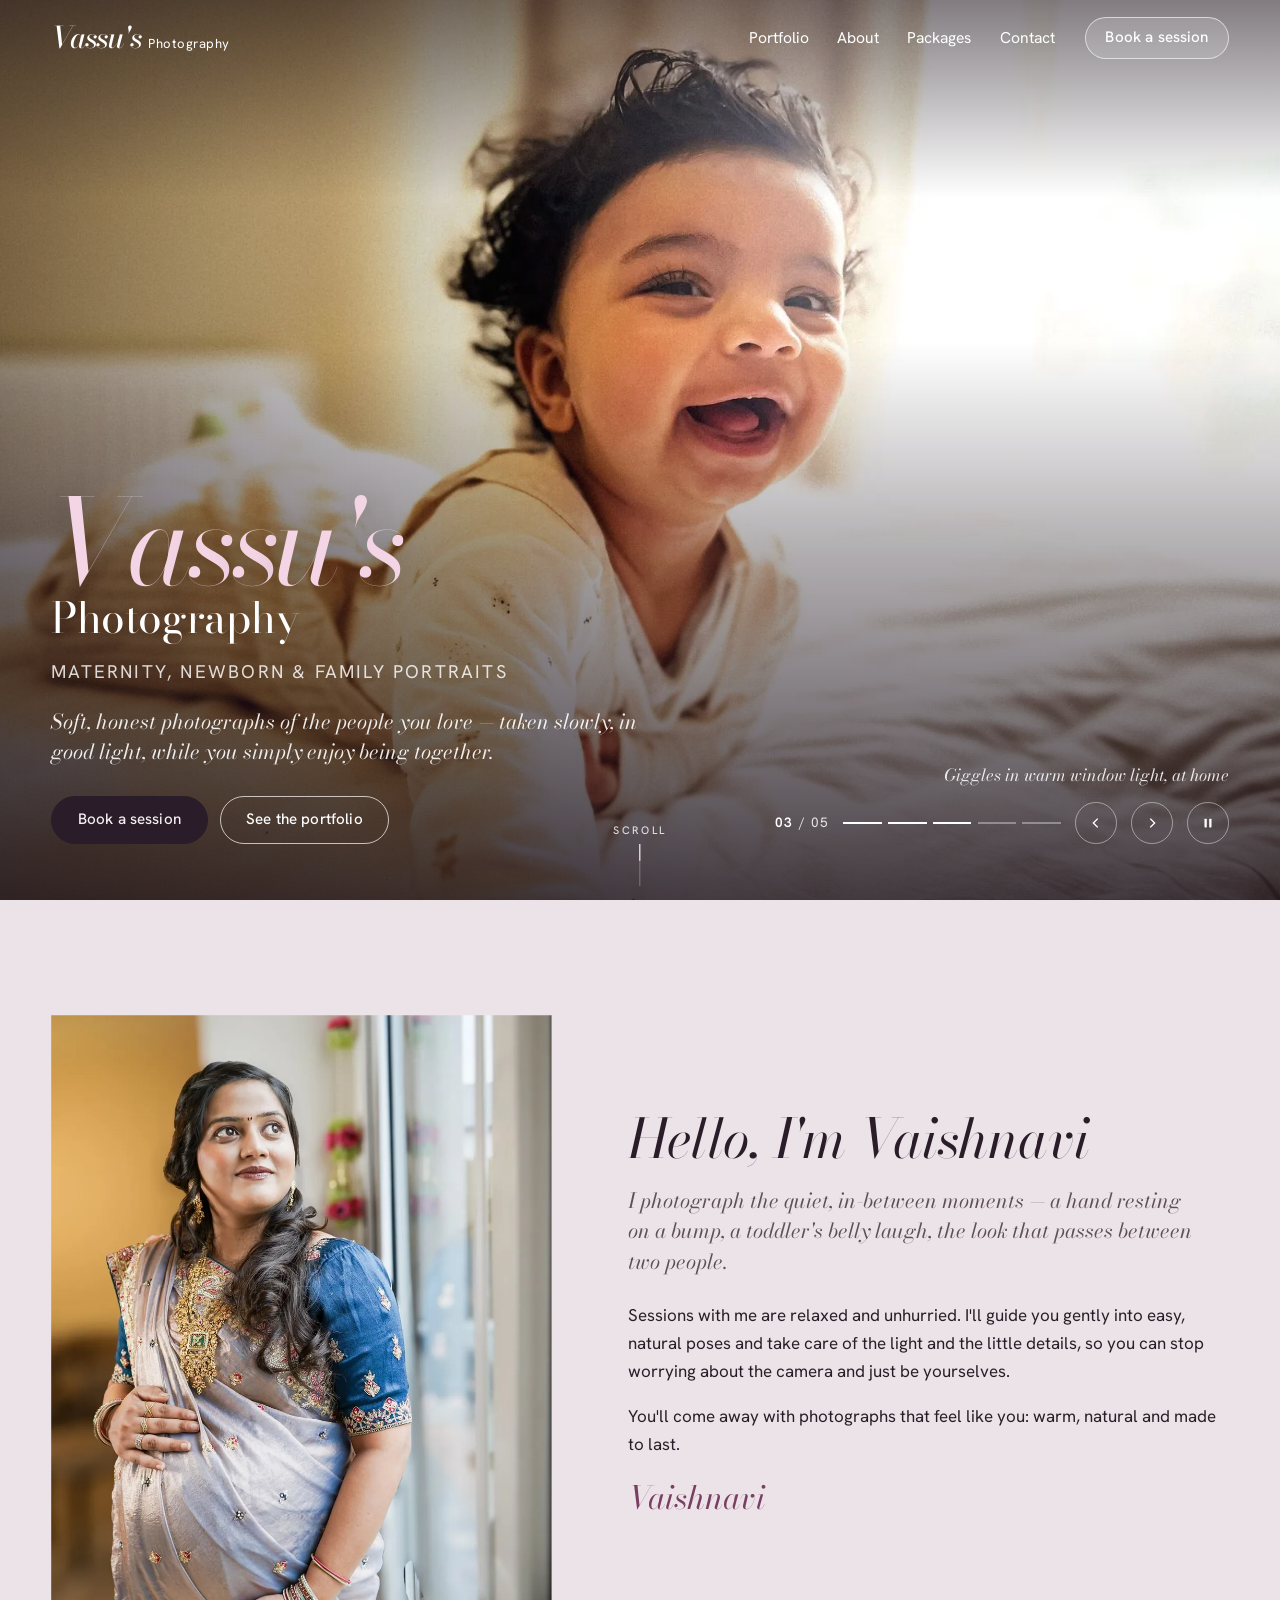
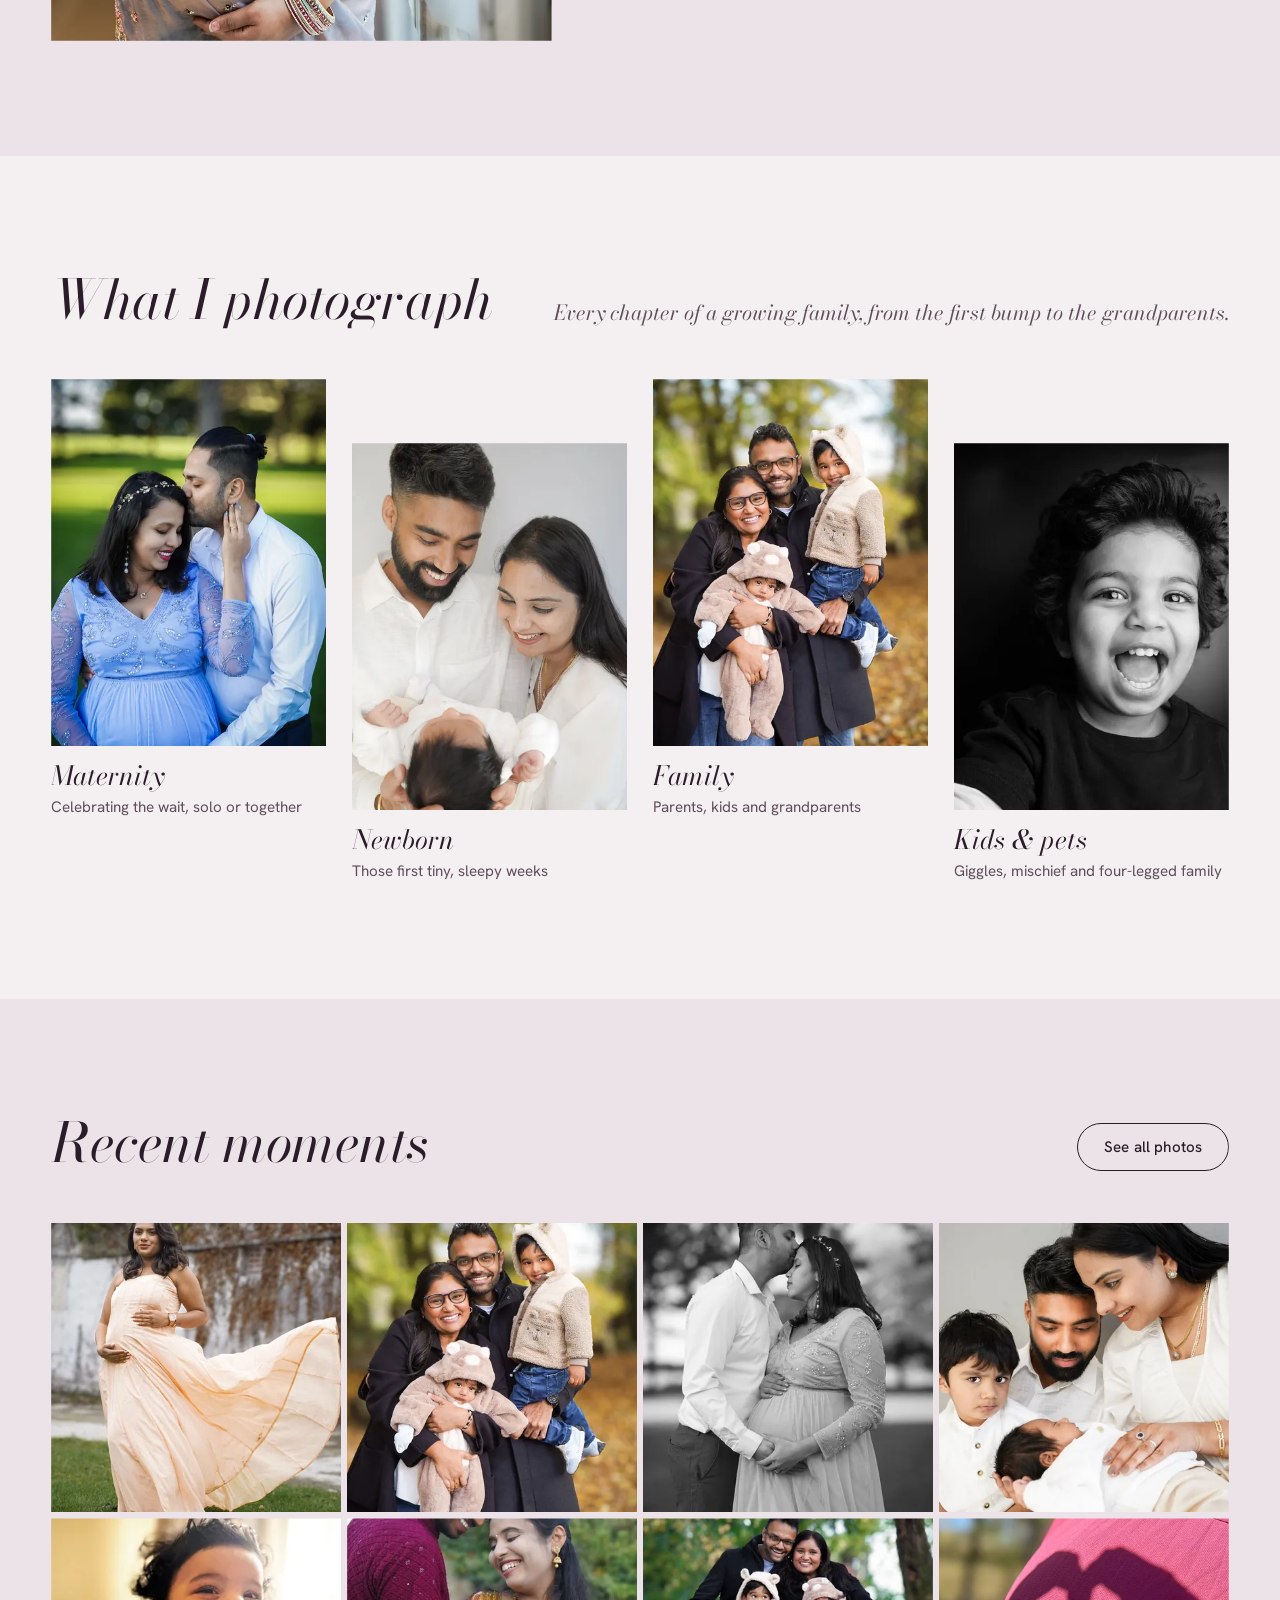
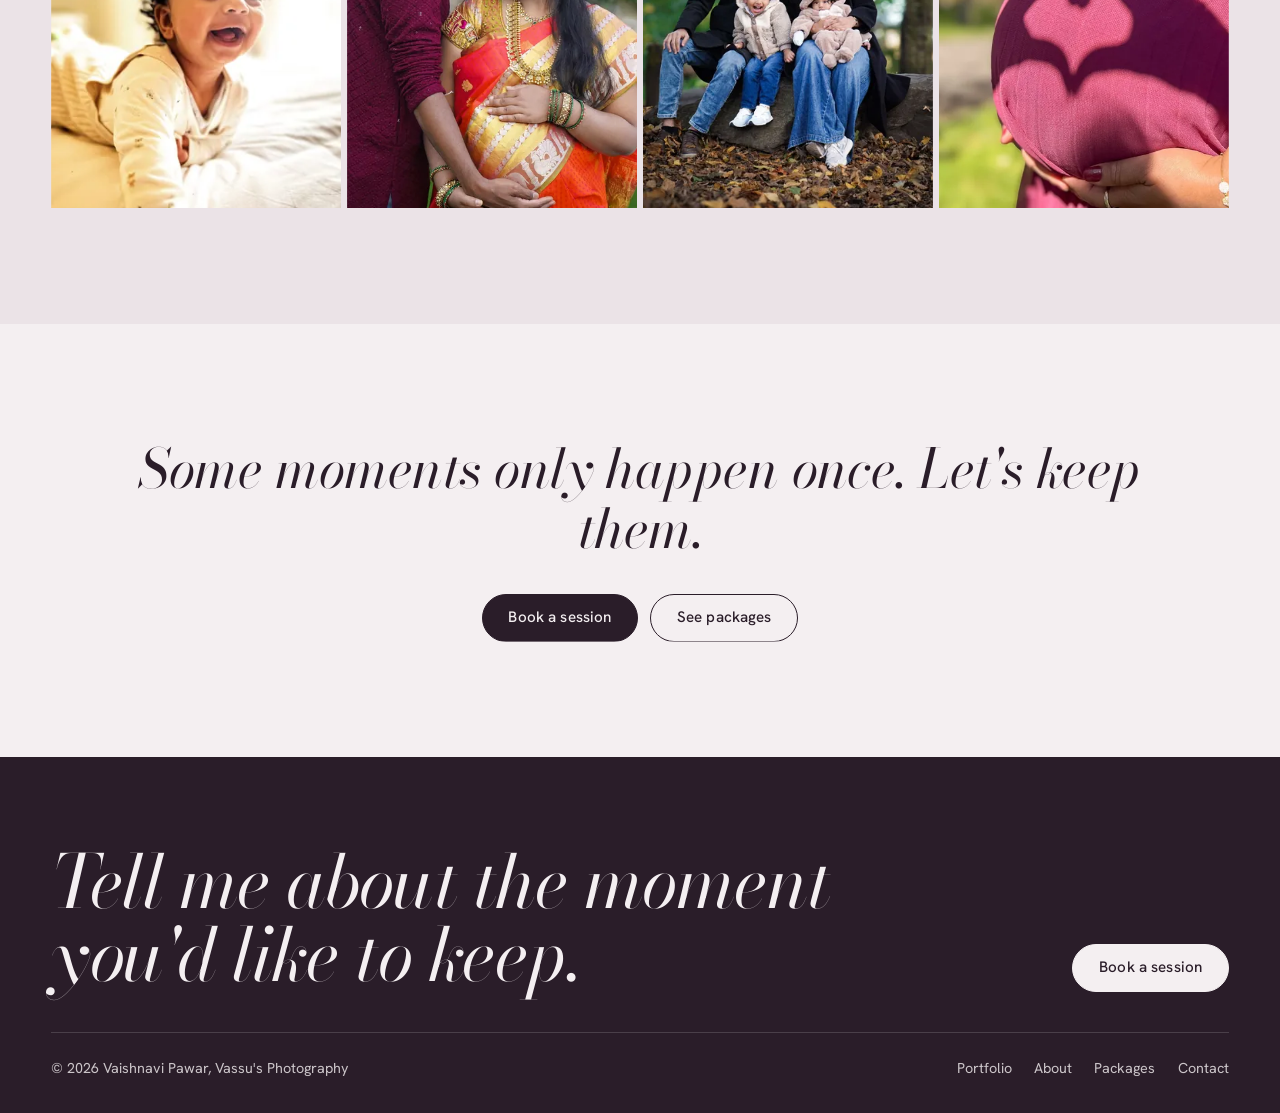
==== commit e70722f5: "Camera intro and full-frame hero carousel on the landing page - Opening sequence: a line-drawn camer" ====
--- a/index.html
+++ b/index.html
@@ -15,9 +15,9 @@
 <link rel="icon" href="assets/favicon.svg" type="image/svg+xml">
 <link rel="preload" href="assets/fonts/bodoni-moda-latin-opsz-italic.woff2" as="font" type="font/woff2" crossorigin>
 <link rel="preload" href="assets/fonts/hanken-grotesk-latin-wght-normal.woff2" as="font" type="font/woff2" crossorigin>
-<link rel="preload" as="image" type="image/webp" imagesrcset="assets/img/hero57-800.webp 800w, assets/img/hero57-1400.webp 1400w, assets/img/hero57-2400.webp 2400w" imagesizes="(max-width: 860px) 100vw, 58vw">
+<link rel="preload" as="image" type="image/webp" imagesrcset="assets/img/hero57-800.webp 800w, assets/img/hero57-1400.webp 1400w, assets/img/hero57-2400.webp 2400w" imagesizes="100vw">
 <link rel="stylesheet" href="assets/css/styles.css">
-<script>(function(d){d.classList.add("js");if(!matchMedia("(prefers-reduced-motion: reduce)").matches&&"IntersectionObserver"in window){d.classList.add("motion");setTimeout(function(){if(!window.__motionReady)d.classList.remove("motion")},3000)}})(document.documentElement)</script>
+<script>(function(d){d.classList.add("js");if(!matchMedia("(prefers-reduced-motion: reduce)").matches&&"IntersectionObserver"in window){d.classList.add("motion");setTimeout(function(){if(!window.__motionReady)d.classList.remove("motion")},3000);try{if(/[?&]intro\b/.test(location.search)||!sessionStorage.getItem("vpIntro")){sessionStorage.setItem("vpIntro","1");d.classList.add("intro");window.__introTimer=setTimeout(function(){d.classList.add("intro-done")},1950)}}catch(e){}}})(document.documentElement)</script>
 <script type="application/ld+json">
 {
   "@context": "https://schema.org",
@@ -35,7 +35,44 @@
 }
 </script>
 </head>
-<body>
+<body class="has-hero">
+<div class="intro-screen" id="intro">
+  <svg class="cam" viewBox="0 0 240 170" aria-hidden="true" focusable="false">
+    <defs>
+      <radialGradient id="lens-glass" cx="40%" cy="35%" r="75%">
+        <stop offset="0" stop-color="#9b5a85"/><stop offset=".45" stop-color="#4a2240"/><stop offset="1" stop-color="#140b12"/>
+      </radialGradient>
+      <clipPath id="lens-clip"><circle cx="120" cy="104" r="28"/></clipPath>
+    </defs>
+    <g class="cam__button"><rect x="176" y="35" width="28" height="13" rx="3" fill="none" stroke="currentColor" stroke-width="2" pathLength="1" style="stroke-dasharray:1;stroke-dashoffset:1;animation:draw 1s var(--ease) .3s forwards"/></g>
+    <g class="cam__draw" fill="none" stroke="currentColor" stroke-width="2" stroke-linecap="round" stroke-linejoin="round">
+      <rect x="14" y="48" width="212" height="110" rx="16" pathLength="1" style="--n:0"/>
+      <path d="M78 48 L90 26 H150 L162 48" pathLength="1" style="--n:1"/>
+      <rect x="30" y="62" width="30" height="16" rx="3" pathLength="1" style="--n:2"/>
+      <path d="M14 76 H44 M196 76 H226" pathLength="1" style="--n:3"/>
+      <circle cx="120" cy="104" r="46" pathLength="1" style="--n:3"/>
+      <circle cx="120" cy="104" r="34" pathLength="1" style="--n:4"/>
+    </g>
+    <circle class="cam__focus" cx="120" cy="104" r="40" fill="none" stroke="currentColor" stroke-width="3" stroke-dasharray="1.5 4.5" opacity=".55"/>
+    <g class="cam__glass">
+      <circle cx="120" cy="104" r="28" fill="url(#lens-glass)"/>
+      <ellipse cx="110" cy="93" rx="9" ry="5" fill="#fff" opacity=".28" transform="rotate(-30 110 93)"/>
+      <circle cx="131" cy="114" r="2.5" fill="#fff" opacity=".2"/>
+    </g>
+    <g clip-path="url(#lens-clip)">
+      <g class="cam__iris"><circle cx="120" cy="104" r="54" fill="none" stroke="#120a10" stroke-width="0"/></g>
+      <g class="cam__blades" stroke="#d9b3ca" stroke-width="1" opacity="0">
+        <path d="M120 104 L150 80 M120 104 L146 134 M120 104 L102 140 M120 104 L84 110 M120 104 L96 70 M120 104 L134 66"/>
+      </g>
+    </g>
+    <circle class="cam__af" cx="204" cy="66" r="3.2" fill="#9fc19a"/>
+    <rect class="cam__flashwin" x="30" y="62" width="30" height="16" rx="3" fill="#fff"/>
+  </svg>
+  <p class="intro__name" aria-hidden="true">Vassu's<span>Photography</span></p>
+  <div class="intro__frame" aria-hidden="true"><i></i><i></i><i></i><i></i></div>
+  <button class="intro__skip" type="button">Skip intro</button>
+  <div class="intro__flash"></div>
+</div>
 <a class="skip" href="#main">Skip to content</a>
 
 <header class="site-header">
@@ -55,27 +92,49 @@
 </header>
 
 <main id="main">
-  <section class="hero container" aria-labelledby="hero-title">
-    <div class="hero__grid">
+  <section class="hero" data-carousel aria-roledescription="carousel" aria-label="Featured photographs" style="--slide-ms:6500ms">
+    <div class="hero__slides">
+      <figure class="slide is-active" style="--pos:26% 28%;--origin:30% 30%" data-caption="A seaside maternity session, late summer" role="group" aria-roledescription="slide" aria-label="1 of 5">
+        <picture><source type="image/webp" srcset="assets/img/hero57-800.webp 800w, assets/img/hero57-1400.webp 1400w, assets/img/hero57-2400.webp 2400w" sizes="100vw"><img src="assets/img/hero57-960.jpg" width="2400" height="1700" alt="Expecting mother in a burgundy gown holding flowers on a beach by the sea" fetchpriority="high"></picture>
+      </figure>
+      <figure class="slide" style="--pos:45% 18%;--origin:50% 25%" data-caption="An autumn family session in the woods" role="group" aria-roledescription="slide" aria-label="2 of 5" aria-hidden="true">
+        <picture><source type="image/webp" srcset="assets/img/p16-480.webp 480w, assets/img/p16-960.webp 960w, assets/img/p16-1600.webp 1600w" sizes="100vw"><img src="assets/img/p16-960.jpg" width="1600" height="1407" alt="Parents sitting on a log in autumn woods with their two babies in bear hats" fetchpriority="low" decoding="async"></picture>
+      </figure>
+      <figure class="slide" style="--pos:55% 35%;--origin:45% 40%" data-caption="Giggles in warm window light, at home" role="group" aria-roledescription="slide" aria-label="3 of 5" aria-hidden="true">
+        <picture><source type="image/webp" srcset="assets/img/p48-480.webp 480w, assets/img/p48-960.webp 960w, assets/img/p48-1600.webp 1600w" sizes="100vw"><img src="assets/img/p48-960.jpg" width="1600" height="1200" alt="Baby girl laughing on a bed in warm window light" fetchpriority="low" decoding="async"></picture>
+      </figure>
+      <figure class="slide" style="--pos:62% 45%;--origin:55% 40%" data-caption="A big sister's gift for mum-to-be" role="group" aria-roledescription="slide" aria-label="4 of 5" aria-hidden="true">
+        <picture><source type="image/webp" srcset="assets/img/p55-480.webp 480w, assets/img/p55-960.webp 960w, assets/img/p55-1600.webp 1600w" sizes="100vw"><img src="assets/img/p55-960.jpg" width="1600" height="1067" alt="Little girl handing flowers to her expecting mother under a tree" fetchpriority="low" decoding="async"></picture>
+      </figure>
+      <figure class="slide" style="--pos:50% 55%;--origin:50% 60%" data-caption="Autumn walks, with the dog of course" role="group" aria-roledescription="slide" aria-label="5 of 5" aria-hidden="true">
+        <picture><source type="image/webp" srcset="assets/img/p4-480.webp 480w, assets/img/p4-960.webp 960w, assets/img/p4-1600.webp 1600w" sizes="100vw"><img src="assets/img/p4-960.jpg" width="1600" height="1366" alt="Couple walking their dog through a carpet of autumn leaves" fetchpriority="low" decoding="async"></picture>
+      </figure>
+    </div>
+    <div class="hero__shade"></div>
+    <div class="hero__inner container">
       <div class="hero__text">
         <h1 class="hero__title" id="hero-title"><em><span class="visually-hidden">Vassu's</span><span class="hero__letters" aria-hidden="true"><span style="--i:0">V</span><span style="--i:1">a</span><span style="--i:2">s</span><span style="--i:3">s</span><span style="--i:4">u</span><span style="--i:5">'</span><span style="--i:6">s</span></span></em><span class="hero__word">Photography</span><span class="hero__kind">Maternity, newborn &amp; family portraits</span></h1>
-        <p class="lede">Soft, honest photographs of the people you love — taken slowly, in good light, while you simply enjoy being together.</p>
+        <p class="hero__lede">Soft, honest photographs of the people you love — taken slowly, in good light, while you simply enjoy being together.</p>
         <div class="btn-row">
           <a class="btn" href="contact.html">Book a session</a>
           <a class="btn btn--line" href="portfolio.html">See the portfolio</a>
         </div>
       </div>
-      <figure class="hero__print">
-        <picture>
-          <source type="image/webp" srcset="assets/img/hero57-800.webp 800w, assets/img/hero57-1400.webp 1400w, assets/img/hero57-2400.webp 2400w" sizes="(max-width: 860px) 100vw, 58vw">
-          <img src="assets/img/hero57-960.jpg" width="2400" height="1700" alt="Expecting mother in a burgundy gown holding flowers on a beach by the sea" fetchpriority="high">
-        </picture>
-        <figcaption>A seaside maternity session, late summer</figcaption>
-      </figure>
-    </div>
-  </section>
-
-  <section class="section section--tint" aria-labelledby="hello">
+      <div class="hero__ui">
+        <p class="hero__caption" aria-live="polite"><span>A seaside maternity session, late summer</span></p>
+        <div class="hero__controls">
+          <span class="hero__count"><b>01</b> / 05</span>
+          <div class="hero__dots"><button class="hero__dot" type="button" aria-label="Show photo 1" aria-current="true"><span></span></button><button class="hero__dot" type="button" aria-label="Show photo 2"><span></span></button><button class="hero__dot" type="button" aria-label="Show photo 3"><span></span></button><button class="hero__dot" type="button" aria-label="Show photo 4"><span></span></button><button class="hero__dot" type="button" aria-label="Show photo 5"><span></span></button></div>
+          <button class="hero__btn hero__prev" type="button" aria-label="Previous photo"><svg viewBox="0 0 16 16" fill="none" stroke="currentColor" stroke-width="1.6" aria-hidden="true"><path d="M10 3L5 8l5 5"/></svg></button>
+          <button class="hero__btn hero__next" type="button" aria-label="Next photo"><svg viewBox="0 0 16 16" fill="none" stroke="currentColor" stroke-width="1.6" aria-hidden="true"><path d="M6 3l5 5-5 5"/></svg></button>
+          <button class="hero__btn hero__pause" type="button" aria-label="Pause slideshow"><svg class="i-pause" viewBox="0 0 16 16" fill="currentColor" aria-hidden="true"><rect x="4" y="3" width="2.6" height="10" rx=".6"/><rect x="9.4" y="3" width="2.6" height="10" rx=".6"/></svg><svg class="i-play" viewBox="0 0 16 16" fill="currentColor" aria-hidden="true"><path d="M5 3l8 5-8 5z"/></svg></button>
+        </div>
+      </div>
+    </div>
+    <a class="hero__scroll" href="#welcome">Scroll</a>
+  </section>
+
+  <section class="section section--tint" id="welcome" aria-labelledby="hello">
     <div class="container split">
       <picture data-reveal="img">
         <source type="image/webp" srcset="assets/img/p2-480.webp 480w, assets/img/p2-960.webp 960w, assets/img/p2-972.webp 972w" sizes="(max-width: 760px) 100vw, 42vw">
--- a/assets/css/styles.css
+++ b/assets/css/styles.css
@@ -171,44 +171,205 @@
   .nav__list a { font: italic 400 2.2rem/1.2 var(--serif); }
 }
 
-/* ---------- hero (the one bold move) ---------- */
-.hero { padding-block: clamp(1.5rem, 4vw, 3.5rem) clamp(3rem, 7vw, 6rem); }
-.hero__grid {
-  display: grid; grid-template-columns: minmax(0, 5fr) minmax(0, 7fr);
-  gap: clamp(1.5rem, 4vw, 4rem); align-items: end;
-}
-.hero__title { font-size: var(--step-4); line-height: .9; letter-spacing: -.035em; margin-bottom: 1.6rem; }
-.hero__title em { display: block; font-style: italic; font-weight: 400; color: var(--plum); margin-left: -.04em; }
-.hero__title .hero__word {
-  display: block; font-size: .36em; line-height: 1; letter-spacing: -.01em; margin-top: .05em;
-}
+/* ---------- header over the full-frame hero ---------- */
+.has-hero .site-header { margin-bottom: calc(-1 * var(--header-h) - 1px); }
+.has-hero .site-header::before { transition: opacity .4s ease; }
+.has-hero .site-header:not(.is-scrolled)::before { opacity: 0; }
+.has-hero .site-header:not(.is-scrolled) { border-color: transparent; }
+body.has-hero:not(.menu-open) .site-header:not(.is-scrolled) :is(.wordmark, .wordmark__sub, .nav__list a, .menu-toggle) { color: #fff; }
+body.has-hero:not(.menu-open) .site-header:not(.is-scrolled) .nav .btn { background: rgba(255, 255, 255, .14); border-color: rgba(255, 255, 255, .6); color: #fff; -webkit-backdrop-filter: blur(6px); backdrop-filter: blur(6px); }
+body.has-hero:not(.menu-open) .site-header:not(.is-scrolled) .nav .btn:hover { background: #fff; color: var(--ink); }
+.site-header :is(.wordmark, .wordmark__sub, .nav__list a, .menu-toggle) { transition: color .4s ease, background-size .3s var(--ease); }
+
+/* ---------- hero: full-frame carousel ---------- */
+.hero {
+  position: relative; isolation: isolate; overflow: hidden;
+  min-height: max(100svh, 34rem);
+  display: grid; align-items: end;
+  color: #fff; background: #1a1018;
+}
+.hero__slides { position: absolute; inset: 0; z-index: -2; will-change: transform; }
+.slide { position: absolute; inset: 0; margin: 0; opacity: 0; }
+.slide picture, .slide img { width: 100%; height: 100%; }
+.slide img { object-fit: cover; object-position: var(--pos, 50% 50%); transform-origin: var(--origin, 50% 50%); }
+.slide.is-active { opacity: 1; z-index: 2; }
+.slide.is-leaving { opacity: 1; z-index: 1; }
+
+/* the incoming photo sweeps across like a page turning in an album */
+.slide.is-entering {
+  -webkit-mask-image: linear-gradient(90deg, #000 40%, transparent 60%);
+  mask-image: linear-gradient(90deg, #000 40%, transparent 60%);
+  -webkit-mask-size: 300% 100%; mask-size: 300% 100%;
+  -webkit-mask-repeat: no-repeat; mask-repeat: no-repeat;
+  animation: wipe 1.7s var(--ease) both;
+}
+.slide.is-entering[data-dir="-1"] {
+  -webkit-mask-image: linear-gradient(270deg, #000 40%, transparent 60%);
+  mask-image: linear-gradient(270deg, #000 40%, transparent 60%);
+  animation-name: wipe-back;
+}
+@keyframes wipe { from { -webkit-mask-position: 100% 0; mask-position: 100% 0; } to { -webkit-mask-position: 0 0; mask-position: 0 0; } }
+@keyframes wipe-back { from { -webkit-mask-position: 0 0; mask-position: 0 0; } to { -webkit-mask-position: 100% 0; mask-position: 100% 0; } }
+
+/* slow, continuous drift (Ken Burns) while a photo is on screen */
+.slide.is-active img, .slide.is-leaving img { animation: kenburns 9s linear both; }
+@keyframes kenburns { from { transform: scale(1.16); } to { transform: scale(1.02); } }
+.slide.is-leaving::after { content: ""; position: absolute; inset: 0; background: #1a1018; animation: dim 1.7s ease both; }
+@keyframes dim { from { opacity: 0; } to { opacity: .45; } }
+
+/* after the flash, the first frame "develops" */
+.hero__slides { animation: develop 2.2s ease both; }
+@keyframes develop {
+  from { filter: brightness(2.2) saturate(.2) contrast(.8); }
+  to { filter: none; }
+}
+
+.hero__shade {
+  position: absolute; inset: 0; z-index: -1; pointer-events: none;
+  background:
+    linear-gradient(to bottom, rgba(26, 16, 24, .55), rgba(26, 16, 24, 0) 22%),
+    linear-gradient(to top, rgba(26, 16, 24, .82) 0%, rgba(26, 16, 24, .35) 38%, rgba(26, 16, 24, 0) 62%),
+    linear-gradient(to right, rgba(26, 16, 24, .45), rgba(26, 16, 24, 0) 55%);
+}
+
+.hero__inner {
+  display: grid; grid-template-columns: minmax(0, 1fr) auto; align-items: end; gap: 2rem 3rem;
+  padding-block: calc(var(--header-h) + 3rem) clamp(2rem, 5vw, 3.5rem);
+}
+.hero__title { font-size: var(--step-4); line-height: .9; letter-spacing: -.035em; margin-bottom: 1.4rem; text-shadow: 0 2px 30px rgba(0, 0, 0, .25); }
+.hero__title em { display: block; font-style: italic; font-weight: 400; color: #f3d5e6; margin-left: -.04em; }
+.hero__title .hero__word { display: block; font-size: .36em; line-height: 1; letter-spacing: -.01em; margin-top: .05em; }
 .hero__title .hero__kind {
-  display: block; font: 400 clamp(1rem, .8rem + .6vw, 1.25rem)/1.3 var(--sans);
-  letter-spacing: .01em; margin-top: 1.4rem; color: var(--ink-soft);
-}
-.hero__text { max-width: 28rem; }
-.hero__text .lede { margin-bottom: 2rem; }
-.hero__print { position: relative; margin: 0; }
-.hero__print picture { overflow: hidden; }
-.hero__print img {
-  width: 100%; aspect-ratio: 5 / 6; object-fit: cover; object-position: 26% 50%;
-  animation: hero-img 2.4s var(--ease) .15s both;
-}
-.hero__print figcaption {
-  margin-top: .75rem; font: italic .95rem var(--serif); color: var(--ink-soft); text-align: right;
-}
-@keyframes hero-img {
-  from { clip-path: inset(100% 0 0 0); transform: scale(1.3); }
-  55% { clip-path: inset(0 0 0 0); }
-  to { clip-path: inset(0 0 0 0); transform: scale(1.1); }
-}
+  display: block; font: 400 clamp(.95rem, .8rem + .5vw, 1.15rem)/1.3 var(--sans);
+  letter-spacing: .12em; text-transform: uppercase; margin-top: 1.3rem; color: rgba(255, 255, 255, .82);
+}
+.hero__lede { font: italic 400 var(--step-1)/1.45 var(--serif); color: rgba(255, 255, 255, .9); max-width: 30em; margin-bottom: 1.8rem; }
+.hero .btn--line { color: #fff; border-color: rgba(255, 255, 255, .7); }
+.hero .btn--line:hover { background: #fff; color: var(--ink); border-color: #fff; }
+
+.hero__ui { display: grid; justify-items: end; gap: 1rem; min-width: 15rem; }
+.hero__caption { margin: 0; font: italic 400 1.05rem/1.3 var(--serif); color: rgba(255, 255, 255, .88); text-align: right; min-height: 1.3em; }
+.hero__caption span { display: inline-block; animation: rise .9s var(--ease) both; }
+.hero__controls { display: flex; align-items: center; gap: .9rem; }
+.hero__count { white-space: nowrap; font: 400 .85rem/1 var(--sans); letter-spacing: .08em; font-variant-numeric: tabular-nums; color: rgba(255, 255, 255, .85); }
+.hero__count b { font-weight: 600; color: #fff; }
+.hero__dots { display: flex; gap: .4rem; }
+.hero__dot { position: relative; width: 2.4rem; height: 1.6rem; padding: 0; border: 0; background: none; cursor: pointer; }
+.hero__dot::before, .hero__dot span { content: ""; position: absolute; left: 0; right: 0; top: 50%; height: 2px; margin-top: -1px; background: rgba(255, 255, 255, .35); }
+.hero__dot span { background: #fff; transform: scaleX(0); transform-origin: left; }
+.hero__dot[aria-current="true"] span { animation: progress var(--slide-ms, 6500ms) linear both; }
+.hero__dot.is-done span { transform: scaleX(1); }
+@keyframes progress { to { transform: scaleX(1); } }
+.hero__btn {
+  display: grid; place-items: center; width: 2.6rem; height: 2.6rem; padding: 0;
+  border: 1px solid rgba(255, 255, 255, .45); border-radius: 50%; background: transparent; color: #fff; cursor: pointer;
+  transition: background .25s, border-color .25s, color .25s;
+}
+.hero__btn:hover { background: #fff; border-color: #fff; color: var(--ink); }
+.hero__btn svg { width: 14px; height: 14px; }
+.hero__btn .i-play { display: none; }
+.hero.is-paused .hero__btn .i-play { display: block; }
+.hero.is-paused .hero__btn .i-pause { display: none; }
+.hero.is-paused .hero__dot span, .hero.is-paused .slide img { animation-play-state: paused; }
+.hero :focus-visible { outline-color: #fff; }
+
+.hero__scroll {
+  position: absolute; left: 50%; bottom: 0; translate: -50% 0; z-index: 1;
+  display: grid; justify-items: center; gap: .5rem; padding-bottom: .9rem;
+  font: 500 .68rem/1 var(--sans); letter-spacing: .22em; text-transform: uppercase; color: rgba(255, 255, 255, .8); text-decoration: none;
+}
+.hero__scroll::after { content: ""; width: 1px; height: 2.6rem; background: linear-gradient(#fff, #fff) 0 0 / 1px 40% no-repeat, rgba(255, 255, 255, .3); animation: scroll-cue 2.2s var(--ease) infinite; }
+.hero__scroll:hover { color: #fff; }
+@keyframes scroll-cue { from { background-position: 0 -120%; } to { background-position: 0 260%; } }
 
 @media (max-width: 860px) {
-  .hero__grid { grid-template-columns: 1fr; }
-  .hero__print { order: -1; }
-  .hero__print img { aspect-ratio: 4 / 3.4; }
-  .hero__print figcaption { text-align: left; }
-}
+  .hero__inner { grid-template-columns: 1fr; padding-bottom: 4.5rem; }
+  .hero__ui { justify-items: start; min-width: 0; }
+  .hero__caption { text-align: left; }
+  .hero__scroll { display: none; }
+}
+@media (max-width: 560px) {
+  .hero__prev, .hero__next { display: none; }
+  .hero__controls { width: 100%; }
+  .hero__dots { flex: 1; }
+  .hero__dot { flex: 1; width: auto; }
+}
+
+/* hero entrance after the flash: letters rise one by one, the rest follows */
+.hero__letters { display: inline-block; }
+.hero__letters span { display: inline-block; animation: letter 1.1s var(--ease) both; animation-delay: calc(.3s + var(--i) * .07s); }
+.hero__title .hero__word { animation: rise 1s var(--ease) .8s both; }
+.hero__title .hero__kind { animation: rise 1s var(--ease) .95s both; }
+.hero__lede { animation: rise 1s var(--ease) 1.1s both; }
+.hero__inner .btn-row { animation: rise 1s var(--ease) 1.25s both; }
+.hero__ui { animation: fade 1.2s ease 1.5s both; }
+.hero__scroll { animation: fade 1.2s ease 1.9s both; }
+
+/* while the camera intro plays, everything in the hero waits at its first frame */
+.intro:not(.intro-done) :is(.hero__slides, .hero__letters span, .hero__word, .hero__kind, .hero__lede, .hero__inner .btn-row, .hero__ui, .hero__scroll, .hero__dot span, .slide img) { animation-play-state: paused; }
+.intro:not(.intro-done) body { overflow: hidden; }
+
+/* ---------- camera intro ---------- */
+.intro-screen { display: none; }
+.intro .intro-screen {
+  position: fixed; inset: 0; z-index: 200;
+  display: grid; place-items: center; align-content: center; gap: 1.6rem;
+  color: #f4eff1;
+  background: radial-gradient(ellipse at 50% 45%, #3a2737 0%, #1a1018 70%);
+}
+.intro.intro-done .intro-screen { animation: intro-out .9s ease forwards; pointer-events: none; }
+@keyframes intro-out { from { opacity: 1; } to { opacity: 0; visibility: hidden; } }
+
+.cam { width: min(70vw, 400px); height: auto; overflow: visible; }
+.cam__draw path, .cam__draw rect, .cam__draw circle {
+  stroke-dasharray: 1; stroke-dashoffset: 1;
+  animation: draw 1s var(--ease) forwards; animation-delay: calc(.1s + var(--n, 0) * .1s);
+}
+@keyframes draw { to { stroke-dashoffset: 0; } }
+.cam__focus { transform-origin: 120px 104px; animation: focus-ring 1.1s var(--ease) .75s both; }
+@keyframes focus-ring { from { opacity: 0; transform: rotate(-140deg); } 40% { opacity: 1; } to { opacity: 1; transform: rotate(0); } }
+.cam__glass { opacity: 0; animation: appear .8s ease .9s forwards; }
+@keyframes appear { to { opacity: 1; } }
+.cam__iris { transform-origin: 120px 104px; }
+.cam__iris circle { animation: iris .42s var(--ease) 1.78s both; }
+@keyframes iris { 0% { stroke-width: 0; } 45% { stroke-width: 52; } 100% { stroke-width: 0; } }
+.cam__blades { transform-origin: 120px 104px; animation: blades .42s var(--ease) 1.78s both; opacity: 0; }
+@keyframes blades { 0% { opacity: 0; transform: rotate(0); } 45% { opacity: .9; transform: rotate(60deg); } 100% { opacity: 0; transform: rotate(0); } }
+.cam__af { opacity: 0; animation: af .5s steps(1) 1.45s 2 both; }
+@keyframes af { 0% { opacity: 1; } 50% { opacity: 0; } }
+.cam__button { animation: press .22s ease 1.7s both; }
+@keyframes press { 50% { transform: translateY(4px); } }
+.cam__flashwin { opacity: 0; animation: flashwin .5s ease 1.8s both; }
+@keyframes flashwin { 0% { opacity: 0; } 15% { opacity: 1; } 100% { opacity: 0; } }
+
+.intro__name { margin: 0; font: italic 400 clamp(1.5rem, 1.2rem + 1.5vw, 2.2rem)/1 var(--serif); letter-spacing: -.01em; opacity: 0; animation: rise 1s var(--ease) .55s both; }
+.intro__name span { font: 400 .8rem/1 var(--sans); font-style: normal; letter-spacing: .24em; text-transform: uppercase; margin-left: .6rem; opacity: .75; }
+
+/* viewfinder corner marks close in around the camera, like focusing */
+.intro__frame { position: absolute; inset: 0; pointer-events: none; }
+.intro__frame i {
+  position: absolute; width: 34px; height: 34px; border: 0 solid rgba(244, 239, 241, .7);
+  animation: frame-in 1.1s var(--ease) .5s both;
+}
+.intro__frame i:nth-child(1) { top: 50%; left: 50%; border-width: 1.5px 0 0 1.5px; --x: -1; --y: -1; }
+.intro__frame i:nth-child(2) { top: 50%; left: 50%; border-width: 1.5px 1.5px 0 0; --x: 1; --y: -1; }
+.intro__frame i:nth-child(3) { top: 50%; left: 50%; border-width: 0 0 1.5px 1.5px; --x: -1; --y: 1; }
+.intro__frame i:nth-child(4) { top: 50%; left: 50%; border-width: 0 1.5px 1.5px 0; --x: 1; --y: 1; }
+@keyframes frame-in {
+  from { opacity: 0; translate: calc(-50% + var(--x) * 48vw) calc(-50% + var(--y) * 46vh); }
+  to { opacity: 1; translate: calc(-50% + var(--x) * min(40vw, 230px)) calc(-50% + var(--y) * min(30vh, 190px)); }
+}
+
+.intro__flash { position: absolute; inset: 0; background: #fff; opacity: 0; pointer-events: none; animation: flash .35s ease-out 1.86s both; }
+@keyframes flash { 0% { opacity: 0; } 30% { opacity: 1; } 100% { opacity: 1; } }
+
+.intro__skip {
+  position: absolute; right: var(--gutter); bottom: 1.5rem;
+  padding: .6rem 1rem; border: 1px solid rgba(244, 239, 241, .35); border-radius: 999px;
+  background: none; color: rgba(244, 239, 241, .8); font: 500 .78rem/1 var(--sans); letter-spacing: .14em; text-transform: uppercase; cursor: pointer;
+  opacity: 0; animation: appear .6s ease .4s both;
+}
+.intro__skip:hover { color: #fff; border-color: #fff; }
 
 /* ---------- intro ---------- */
 .split {
@@ -397,16 +558,6 @@
    script sets when JS runs and the visitor hasn't asked for reduced motion.
    ========================================================================== */
 
-/* hero entrance: letters rise one by one, then the rest of the text follows */
-.hero__letters { display: inline-block; }
-.hero__letters span { display: inline-block; animation: letter 1.1s var(--ease) both; animation-delay: calc(.15s + var(--i) * .07s); }
-.hero__title .hero__word { animation: rise 1s var(--ease) .65s both; }
-.hero__title .hero__kind { animation: rise 1s var(--ease) .8s both; }
-.hero__text .lede { animation: rise 1s var(--ease) .95s both; }
-.hero__text .btn-row { animation: rise 1s var(--ease) 1.1s both; }
-.hero__print figcaption { animation: fade 1.2s ease 1.5s both; }
-.hero__print img { will-change: transform; }
-
 @keyframes letter {
   from { opacity: 0; transform: translateY(.45em) rotate(8deg); filter: blur(8px); }
   to { opacity: 1; transform: none; filter: blur(0); }
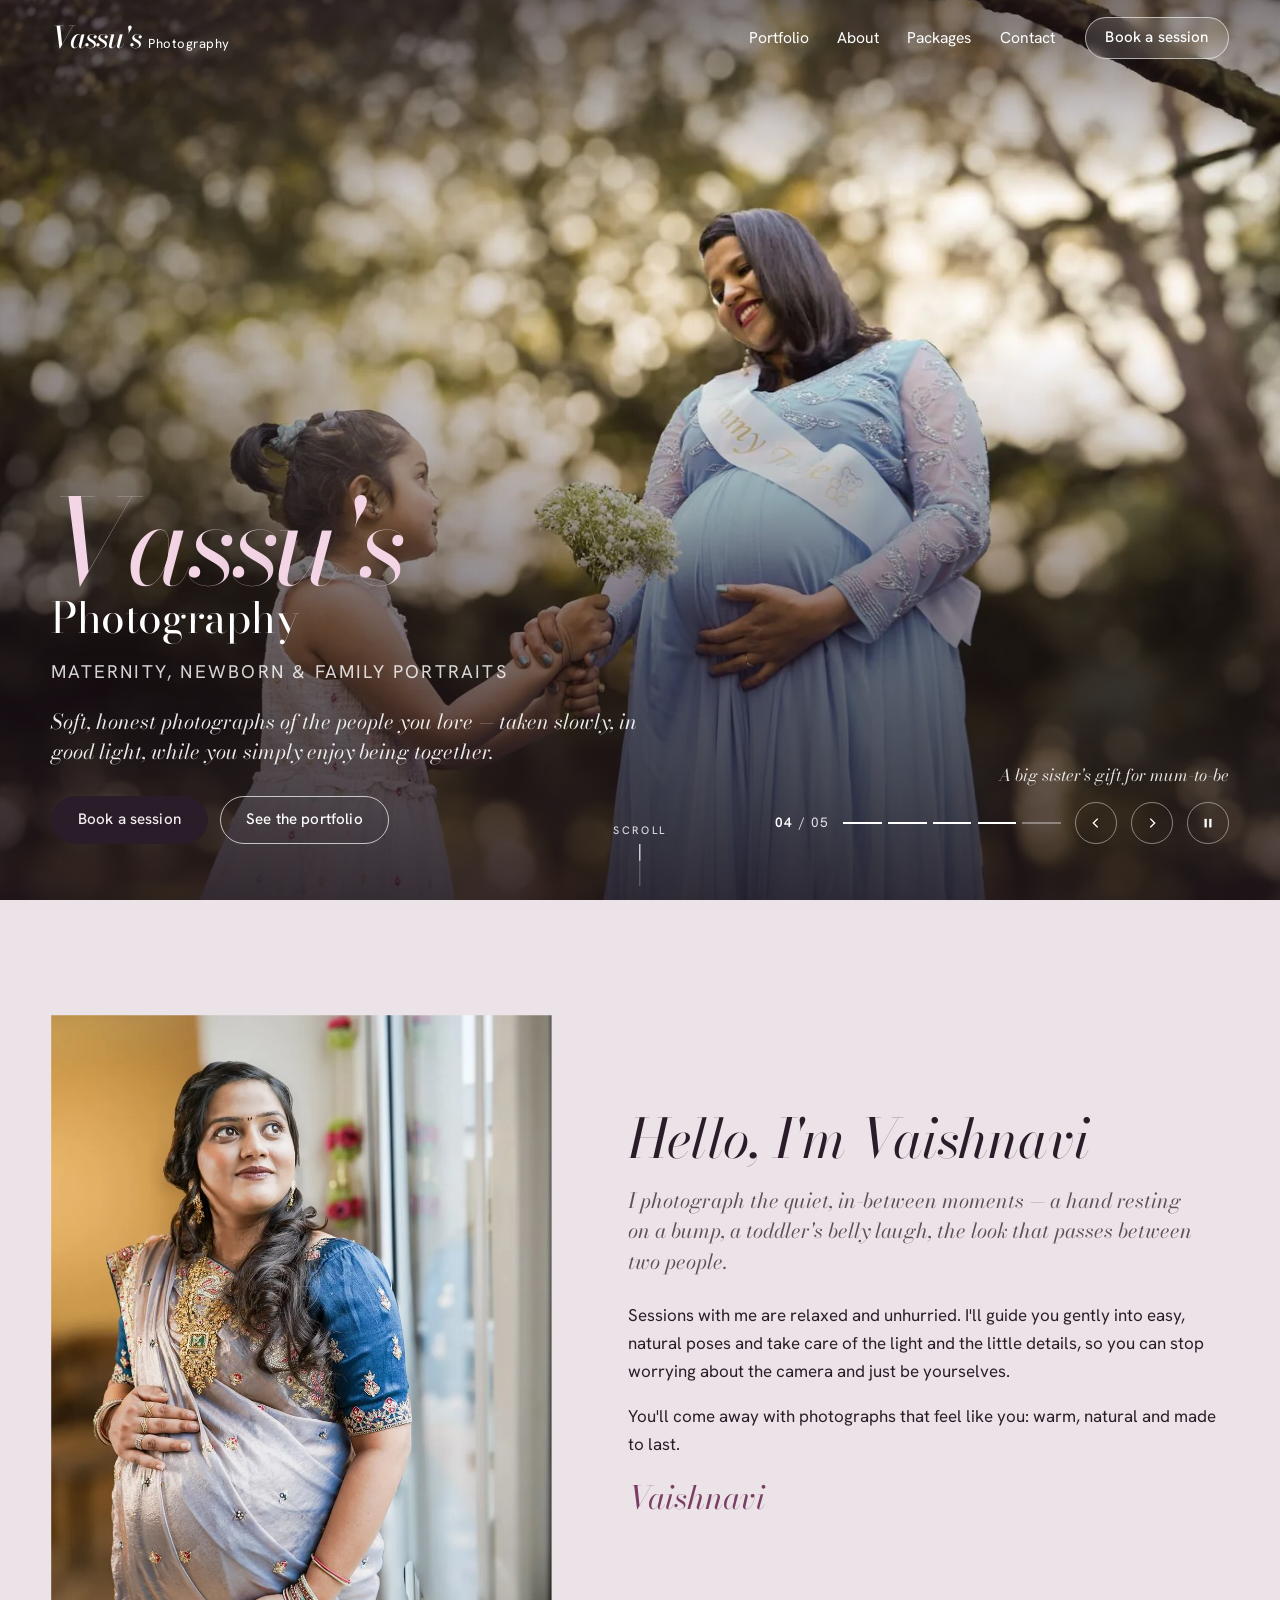
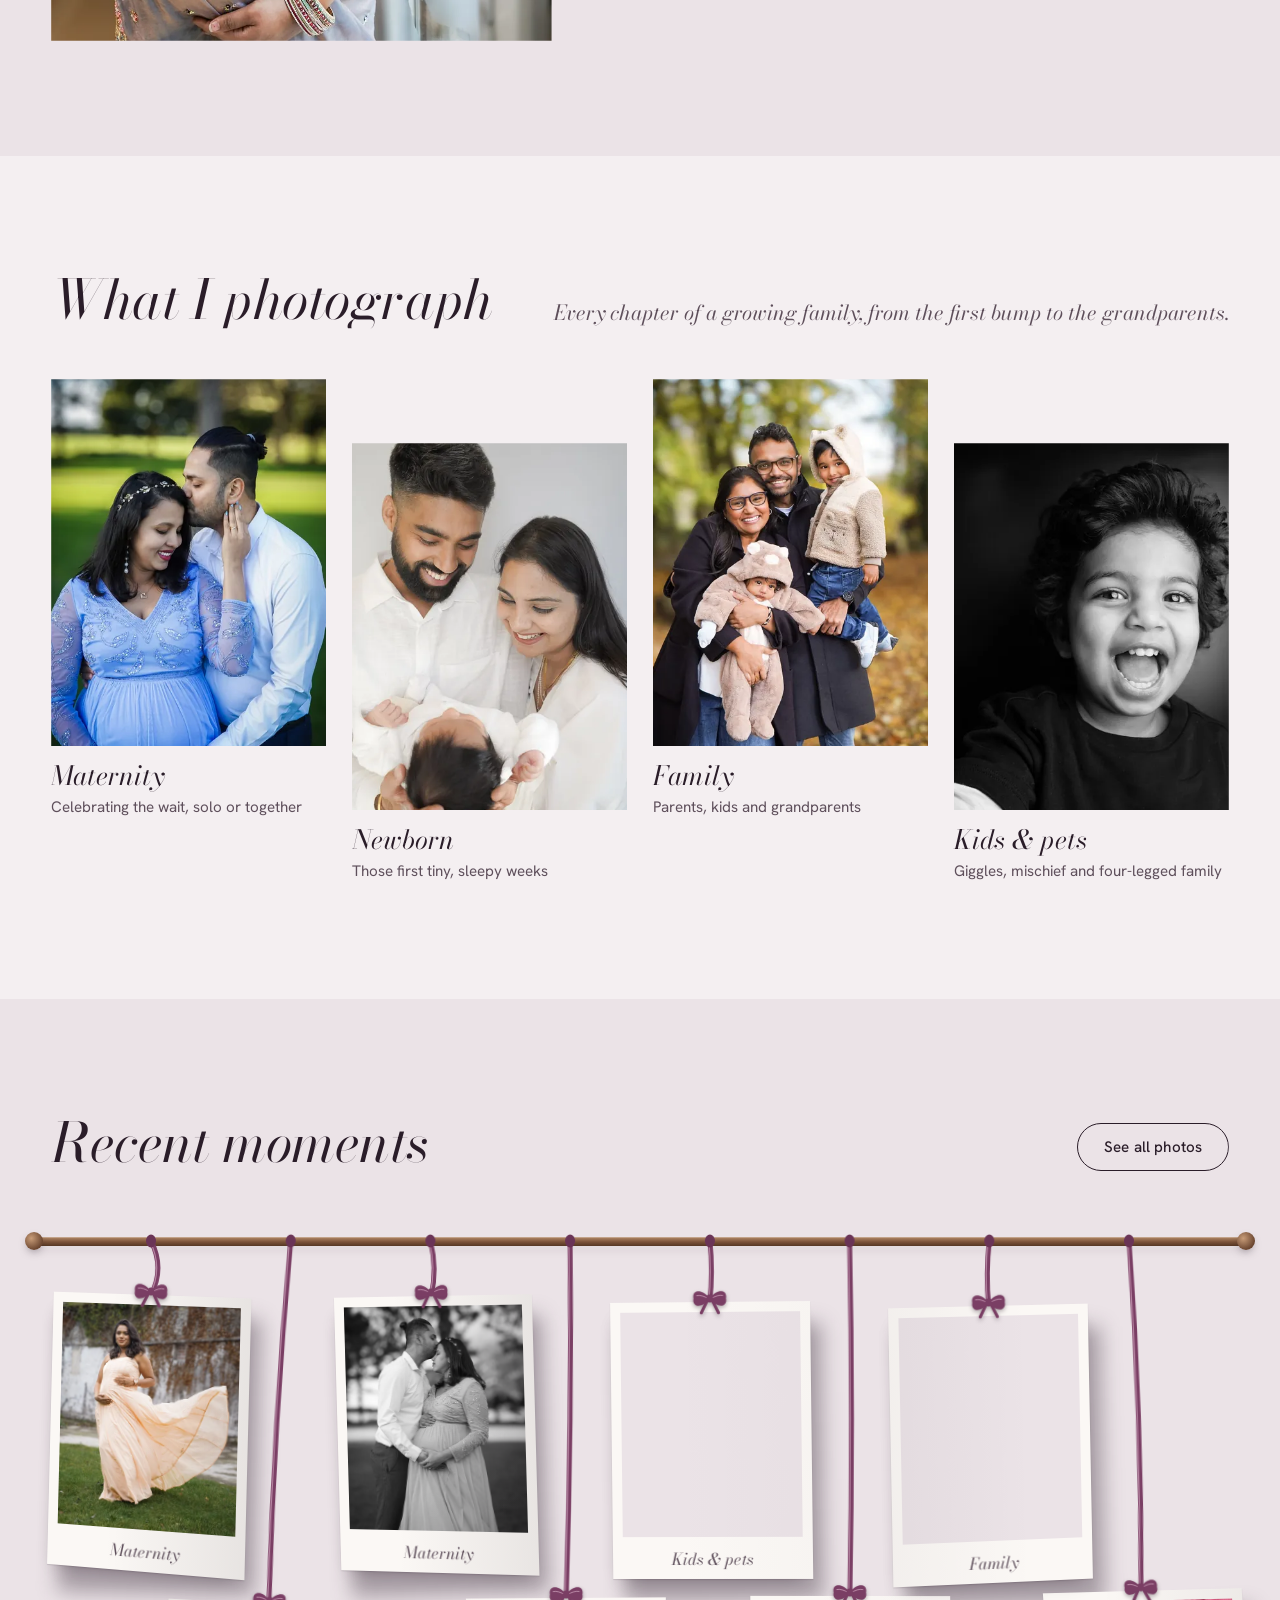
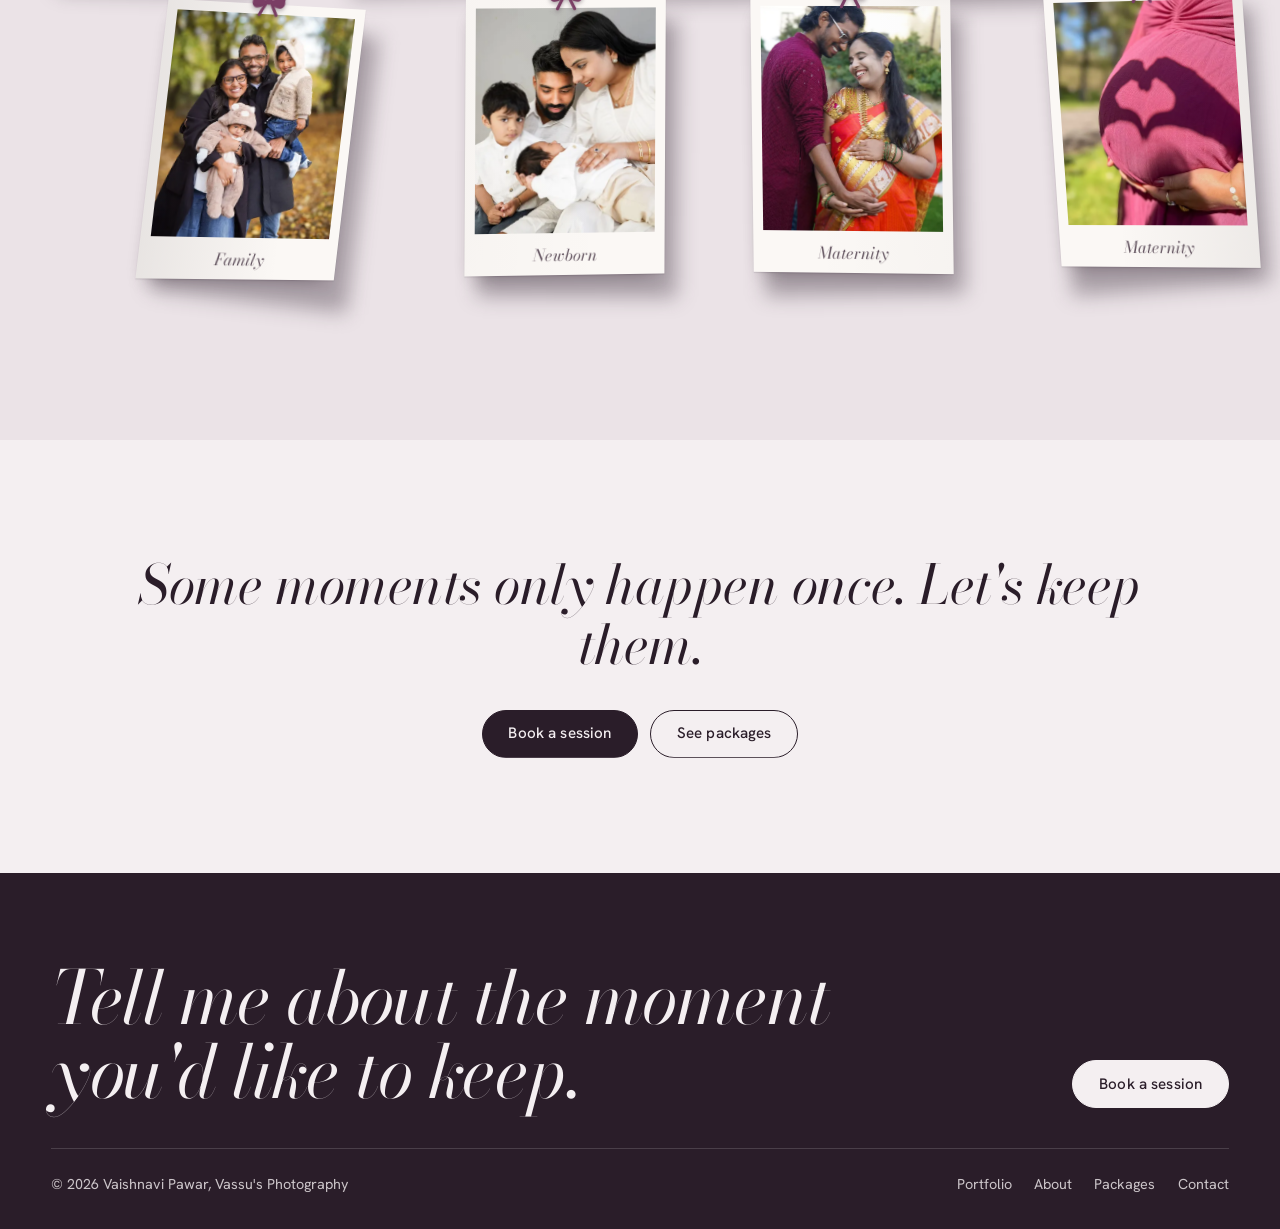
==== commit 6a0aceae: "Make style and script updates show up immediately Browsers were allowed to reuse styles.css and main" ====
--- a/index.html
+++ b/index.html
@@ -16,7 +16,7 @@
 <link rel="preload" href="assets/fonts/bodoni-moda-latin-opsz-italic.woff2" as="font" type="font/woff2" crossorigin>
 <link rel="preload" href="assets/fonts/hanken-grotesk-latin-wght-normal.woff2" as="font" type="font/woff2" crossorigin>
 <link rel="preload" as="image" type="image/webp" imagesrcset="assets/img/hero57-800.webp 800w, assets/img/hero57-1400.webp 1400w, assets/img/hero57-2400.webp 2400w" imagesizes="100vw">
-<link rel="stylesheet" href="assets/css/styles.css">
+<link rel="stylesheet" href="assets/css/styles.css?v=e20c945">
 <script>(function(d){d.classList.add("js");if(!matchMedia("(prefers-reduced-motion: reduce)").matches&&"IntersectionObserver"in window){d.classList.add("motion");setTimeout(function(){if(!window.__motionReady)d.classList.remove("motion")},3000);try{if(/[?&]intro\b/.test(location.search)||!sessionStorage.getItem("vpIntro")){sessionStorage.setItem("vpIntro","1");d.classList.add("intro");window.__introTimer=setTimeout(function(){d.classList.add("intro-done")},1950)}}catch(e){}}})(document.documentElement)</script>
 <script type="application/ld+json">
 {
@@ -227,7 +227,7 @@
   </div>
 </footer>
 
-<script src="assets/js/config.js"></script>
-<script src="assets/js/main.js" defer></script>
+<script src="assets/js/config.js?v=e20c945"></script>
+<script src="assets/js/main.js?v=e20c945" defer></script>
 </body>
 </html>
--- a/assets/css/styles.css
+++ b/assets/css/styles.css
@@ -404,6 +404,62 @@
 .strip-item:hover img { transform: scale(1.05); }
 @media (max-width: 760px) { .strip { grid-template-columns: repeat(2, minmax(0, 1fr)); } }
 
+/* recent moments as prints hanging from ribbons (JS lays them out and swings them) */
+.strip.is-wall { display: block; position: relative; gap: 0; }
+.wall__rail {
+  position: absolute; left: -18px; right: -18px; height: 9px; z-index: 1; border-radius: 5px;
+  background: linear-gradient(#b48a68, #7a5238 55%, #553723);
+  box-shadow: 0 1px 0 rgba(255, 255, 255, .25) inset, 0 6px 10px -4px rgba(42, 29, 41, .45);
+}
+.wall__rail::before, .wall__rail::after {
+  content: ""; position: absolute; top: 50%; width: 18px; height: 18px; margin-top: -9px; border-radius: 50%;
+  background: radial-gradient(circle at 35% 35%, #c89c78, #6b4630 70%);
+  box-shadow: 0 4px 8px -3px rgba(42, 29, 41, .5);
+}
+.wall__rail::before { left: -8px; }
+.wall__rail::after { right: -8px; }
+.wall__shadows { position: absolute; inset: 0; pointer-events: none; }
+.hang__shadow {
+  position: absolute; top: 0; border-radius: 3px; transform-origin: 50% 0;
+  background: rgba(42, 29, 41, .34); filter: blur(10px); will-change: transform;
+}
+.hang {
+  position: absolute; left: 0; top: 0; width: 0; height: 0; z-index: 2;
+  transform-origin: 0 0; will-change: transform; perspective: 900px;
+}
+.hang:hover, .hang:focus-within { z-index: 5 !important; }
+.section:has(.strip.is-wall) { overflow-x: clip; }
+@media (max-width: 560px) { .wall__rail { left: -6px; right: -6px; } }
+.hang__ribbon { position: absolute; left: 0; top: 0; width: 1px; height: 1px; overflow: visible; }
+.hang__ribbon .r1 { fill: none; stroke: #7a3e64; stroke-width: 5; stroke-linecap: round; }
+.hang__ribbon .r2 { fill: none; stroke: rgba(255, 220, 238, .45); stroke-width: 1.2; transform: translateX(-1.2px); }
+.hang__ribbon .knot { fill: #6a3456; }
+
+.strip .print {
+  position: absolute; display: block; overflow: visible;
+  padding: 10px 10px 42px; background: #fbf8f5; color: var(--ink); text-decoration: none;
+  transform-origin: 50% 0; will-change: transform;
+  box-shadow: 0 1px 1px rgba(42, 29, 41, .12), 0 10px 18px -12px rgba(42, 29, 41, .45);
+  transition: scale .45s var(--ease), box-shadow .45s var(--ease);
+}
+.strip .print picture { overflow: hidden; background: var(--paper-2); }
+.strip .print img { aspect-ratio: 4 / 5; transform: none; }
+.strip .print:hover { scale: 1.06; box-shadow: 0 1px 1px rgba(42, 29, 41, .12), 0 22px 36px -16px rgba(42, 29, 41, .55); }
+.strip .print:hover img { transform: none; }
+.print__label { position: absolute; left: 0; right: 0; bottom: 11px; text-align: center; font: italic 400 1.02rem/1 var(--serif); color: #5e4f5b; }
+.print__bow { position: absolute; left: 50%; top: -15px; width: 42px; height: auto; translate: -50% 0; overflow: visible; filter: drop-shadow(0 2px 2px rgba(42, 29, 41, .35)); }
+.print__bow path, .print__bow ellipse { fill: #7a3e64; }
+.print__bow .bow__tail { fill: none; stroke: #7a3e64; stroke-width: 3.2; stroke-linecap: round; }
+.print__bow .bow__fold { fill: none; stroke: rgba(255, 220, 238, .5); stroke-width: 1; }
+/* light falls differently as a print twists on its ribbon */
+.print__sheen { position: absolute; inset: 0; pointer-events: none; }
+.print__sheen::before, .print__sheen::after { content: ""; position: absolute; inset: 0; }
+.print__sheen::before { background: linear-gradient(90deg, rgba(26, 16, 24, .35), rgba(26, 16, 24, 0) 70%); opacity: calc(var(--tw, 0) * 1.6); }
+.print__sheen::after { background: linear-gradient(270deg, rgba(26, 16, 24, .35), rgba(26, 16, 24, 0) 70%); opacity: calc(var(--tw, 0) * -1.6); }
+@media (prefers-color-scheme: dark) {
+  .hang__shadow { background: rgba(0, 0, 0, .55); }
+}
+
 /* ---------- invitation band ---------- */
 .invite { text-align: center; }
 .invite blockquote { margin: 0 auto 2.2rem; max-width: 20em; font: italic 400 var(--step-3)/1.1 var(--serif); letter-spacing: -.01em; }
@@ -620,23 +676,45 @@
 }
 .shot__zoom svg { width: 16px; height: 16px; }
 
+.shot { border-radius: 2px; }
+.shot::after {
+  content: ""; position: absolute; inset: 0; z-index: 1; pointer-events: none; border-radius: inherit;
+  background: radial-gradient(circle at var(--gx, 50%) var(--gy, 30%), rgba(255, 255, 255, .28), rgba(255, 255, 255, 0) 45%);
+  opacity: 0; transition: opacity .4s ease;
+}
+/* the dim, softly lit backdrop that falls over the page around a focused photo */
+.gallery::before {
+  content: ""; position: fixed; inset: 0; z-index: 2; pointer-events: none;
+  background: radial-gradient(circle 42vmax at var(--mx, 50%) var(--my, 50%), rgba(26, 16, 24, .12), rgba(26, 16, 24, .62));
+  opacity: 0; transition: opacity .5s ease;
+}
+
 @media (hover: hover) and (pointer: fine) {
-  .shot { transition: transform .6s var(--ease), box-shadow .6s var(--ease), z-index 0s linear .6s; }
+  .shot { transition: transform .5s var(--ease), box-shadow .6s var(--ease), border-radius .5s var(--ease), z-index 0s linear .6s; }
   .shot:hover, .shot:focus-within,
   .motion .shot[data-reveal]:hover, .motion .shot[data-reveal]:focus-within {
-    transform: scale(1.07); z-index: 3;
-    box-shadow: 0 30px 60px -22px rgba(42, 29, 41, .6);
-    transition-delay: 0s;
+    transform: perspective(1100px) rotateX(var(--rx, 0deg)) rotateY(var(--ry, 0deg)) scale(1.09);
+    z-index: 3; border-radius: 18px;
+    box-shadow:
+      0 0 0 1px rgba(255, 255, 255, .12),
+      0 18px 30px -12px rgba(26, 16, 24, .45),
+      0 50px 90px -24px rgba(26, 16, 24, .7);
+    transition: transform .35s var(--ease), box-shadow .6s var(--ease), border-radius .5s var(--ease), z-index 0s;
   }
-  .shot:hover img, .shot:focus-within img { scale: 1.06; }
+  .shot:hover::after, .shot:focus-within::after { opacity: 1; }
+  .shot:hover img, .shot:focus-within img { scale: 1.06; filter: contrast(1.05) saturate(1.08); }
   .motion .shot.px:hover img, .motion .shot.px:focus-within img { scale: 1.2; }
   .shot:hover .shot__cap, .shot:focus-within .shot__cap { opacity: 1; translate: none; }
   .shot:hover .shot__zoom, .shot:focus-within .shot__zoom { opacity: 1; scale: 1; }
-  /* spotlight: soften the neighbours while one photo is lifted */
-  .gallery:has(.shot:hover) .shot:not(:hover) img { opacity: .55; filter: saturate(.6); }
+  /* depth of field: everything else falls back, darker and out of focus */
+  .gallery:has(.shot:hover)::before { opacity: 1; }
+  .gallery:has(.shot:hover) .shot:not(:hover) img { filter: blur(5px) saturate(.6) brightness(.85); scale: 1.08; }
+  .motion .gallery:has(.shot:hover) .shot.px:not(:hover) img { scale: 1.16; }
+  .gallery:has(.shot:hover) .shot:not(:hover) { transform: scale(.97); }
 }
 @media (prefers-color-scheme: dark) {
-  .shot:hover, .shot:focus-within { box-shadow: 0 30px 60px -22px rgba(0, 0, 0, .9); }
+  .shot:hover, .shot:focus-within { box-shadow: 0 0 0 1px rgba(255, 255, 255, .1), 0 50px 90px -24px rgba(0, 0, 0, .9); }
+  .gallery::before { background: radial-gradient(circle 42vmax at var(--mx, 50%) var(--my, 50%), rgba(0, 0, 0, .2), rgba(0, 0, 0, .7)); }
 }
 
 /* lightbox: each photo eases in, sliding from the direction you moved */
